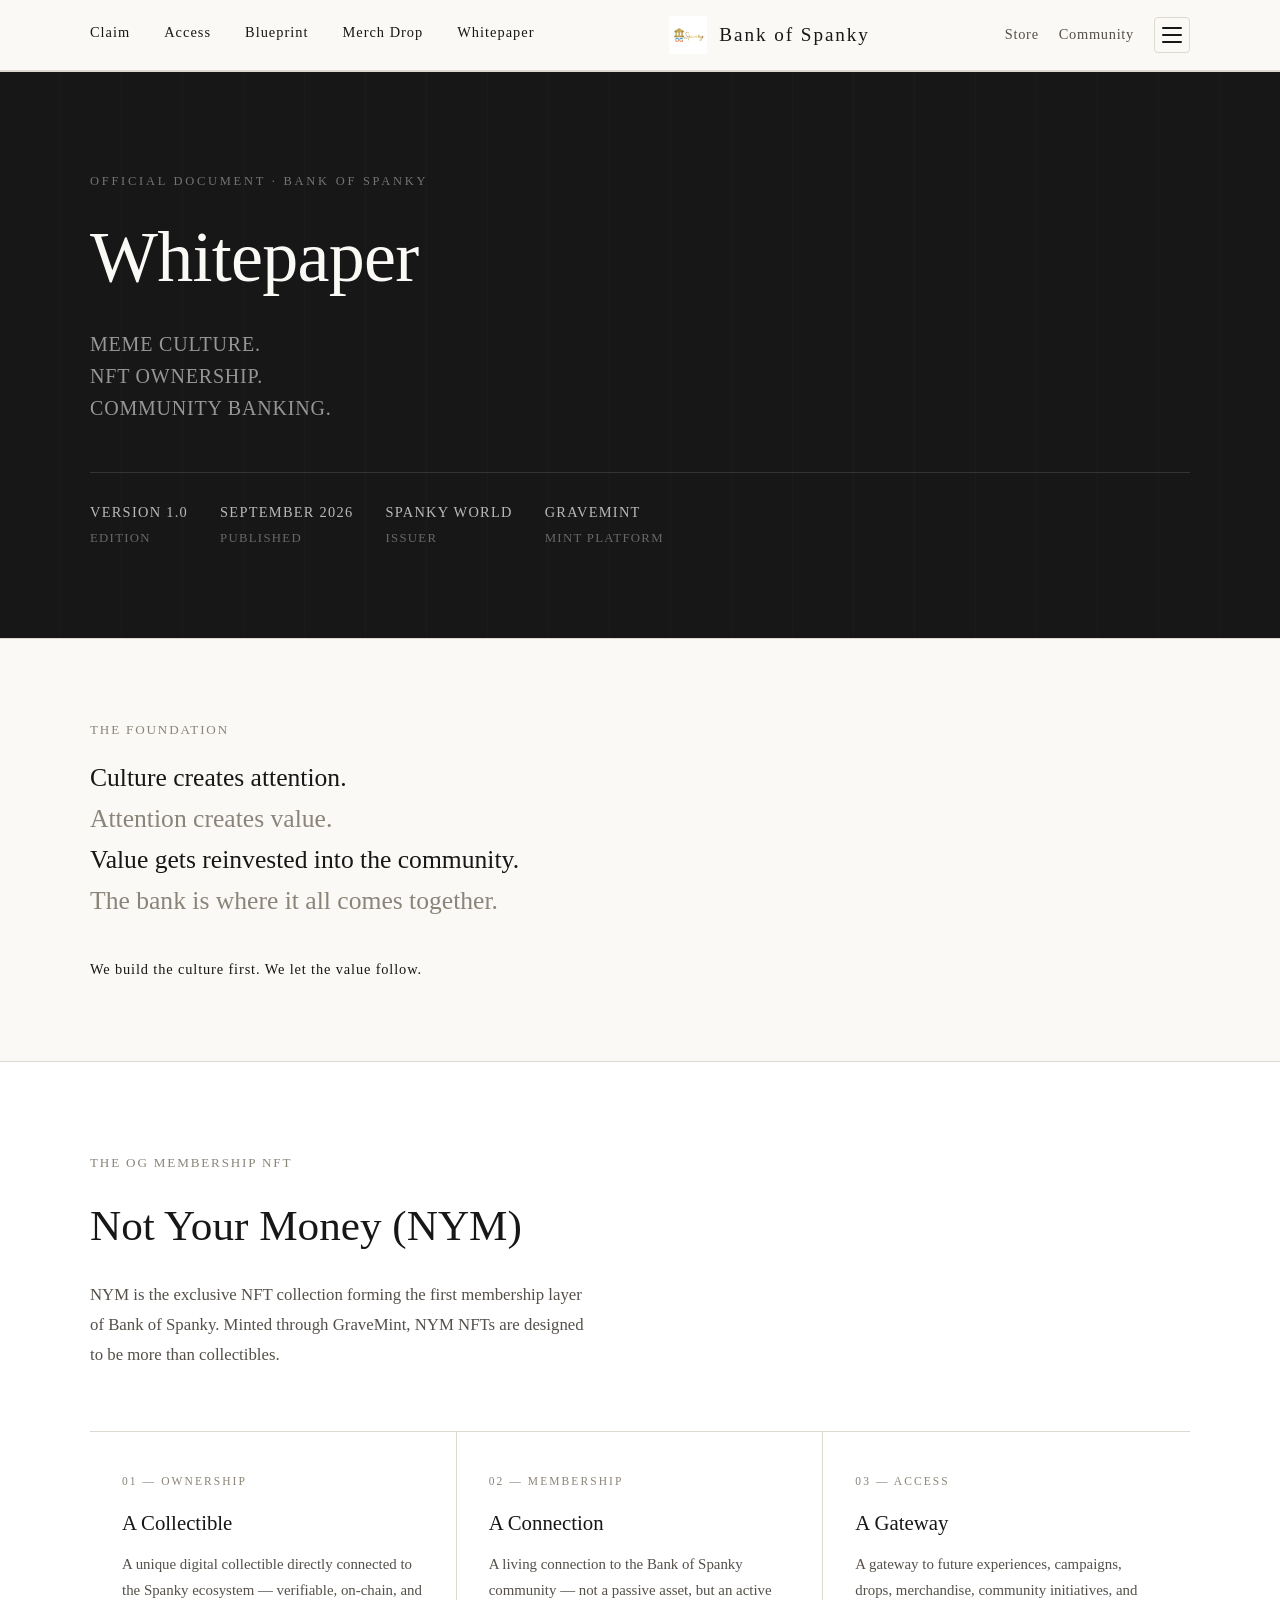
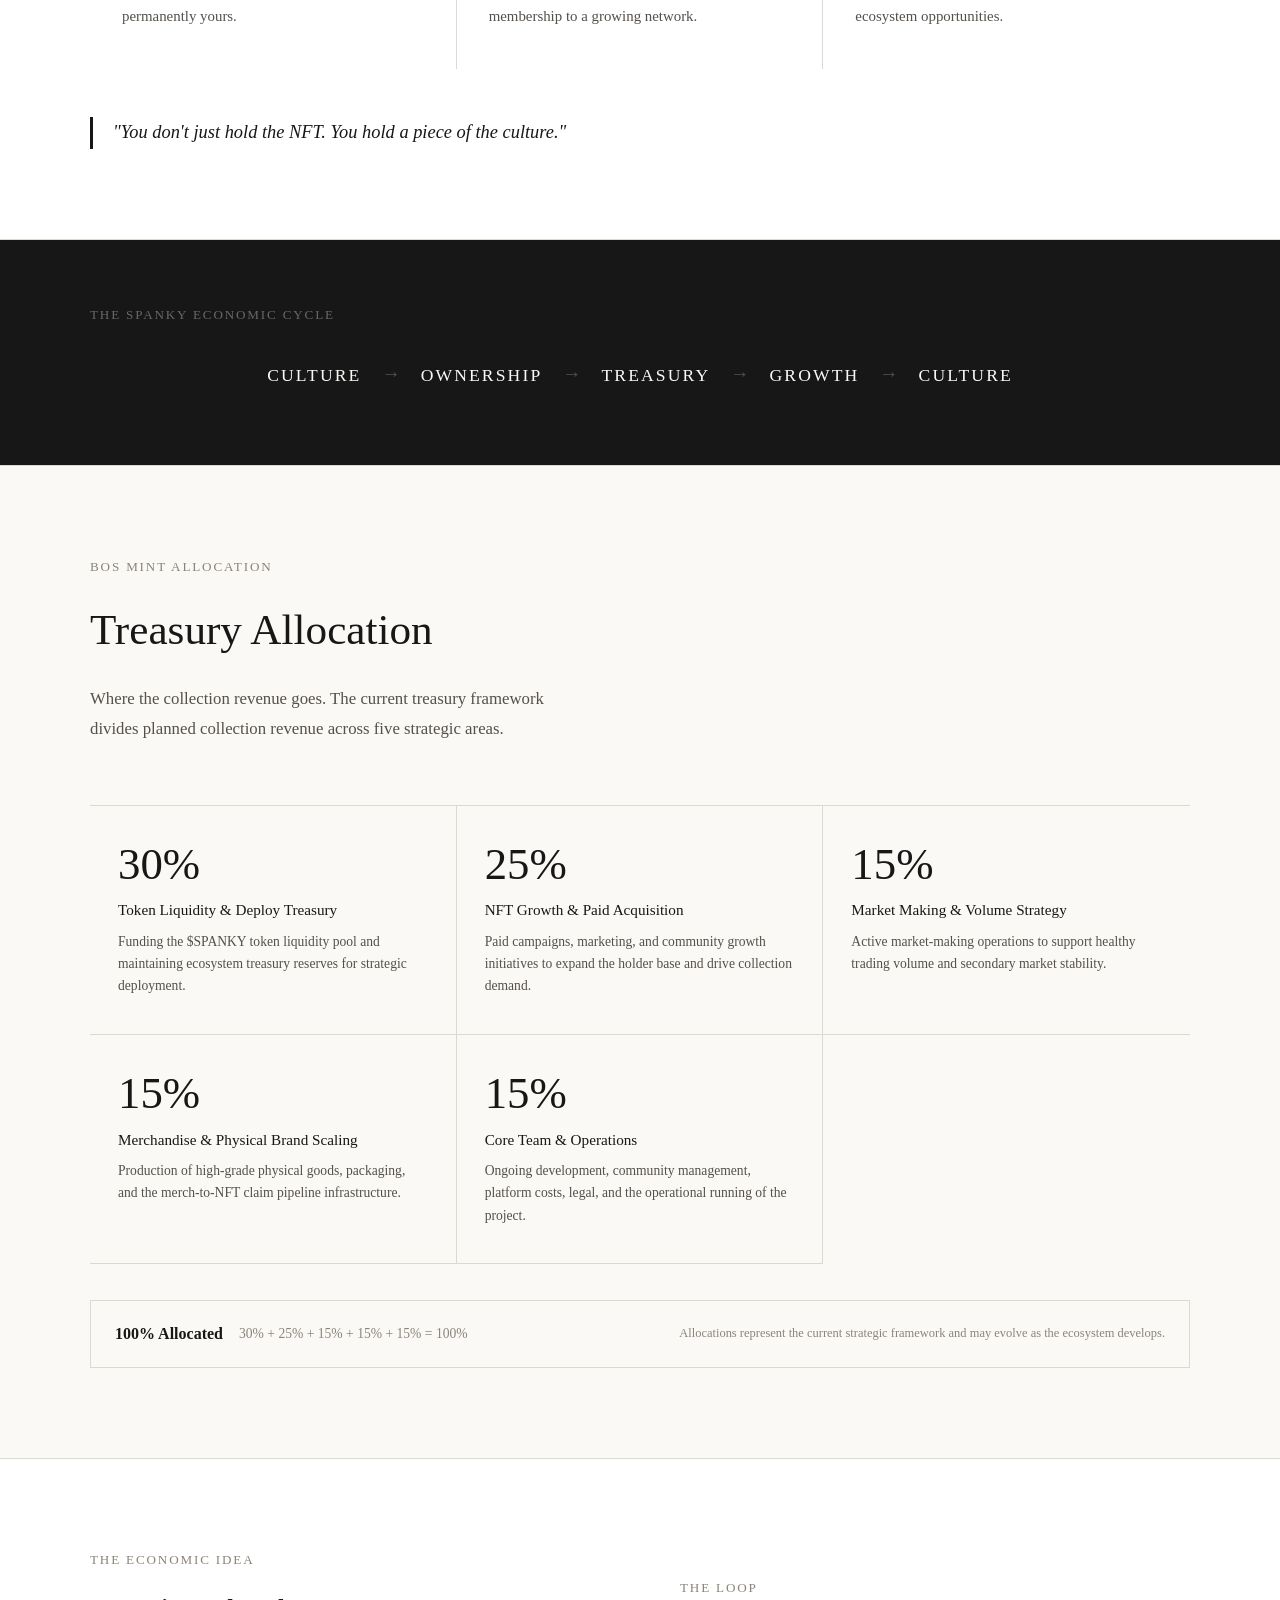
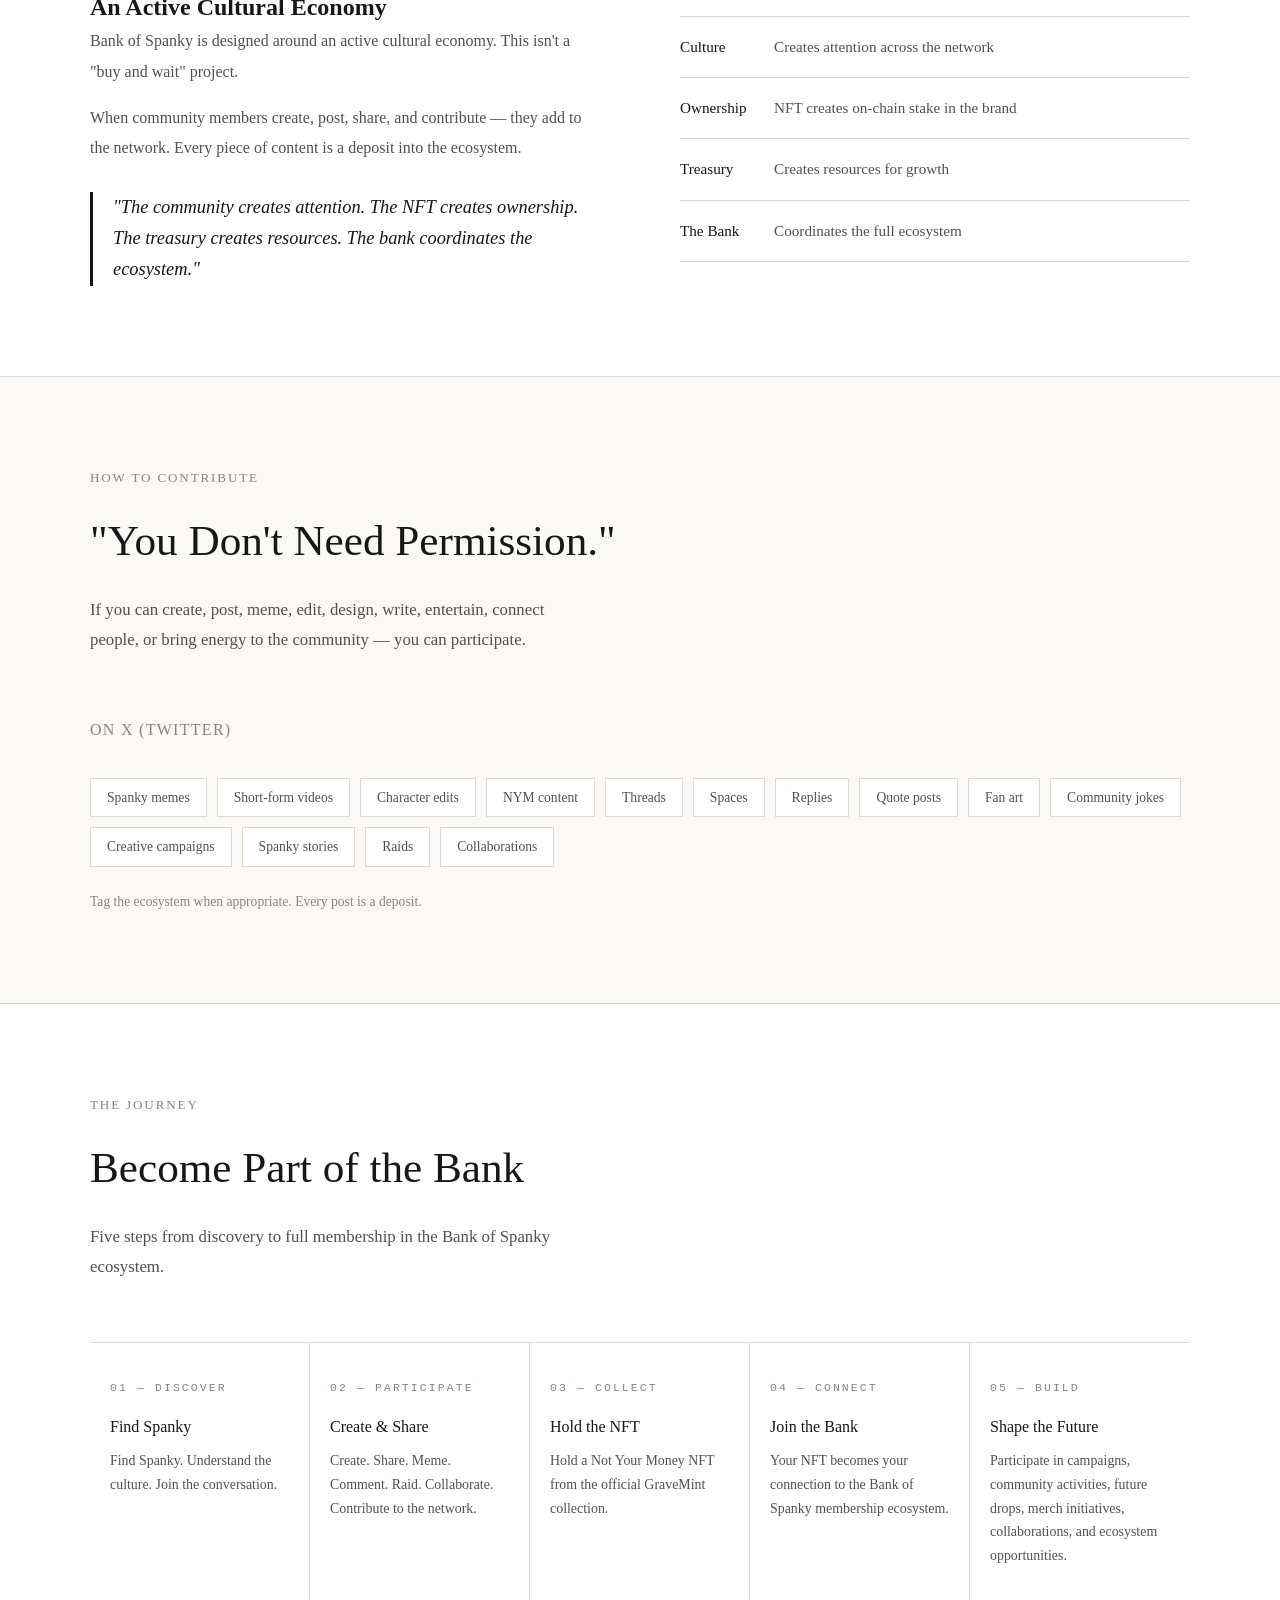
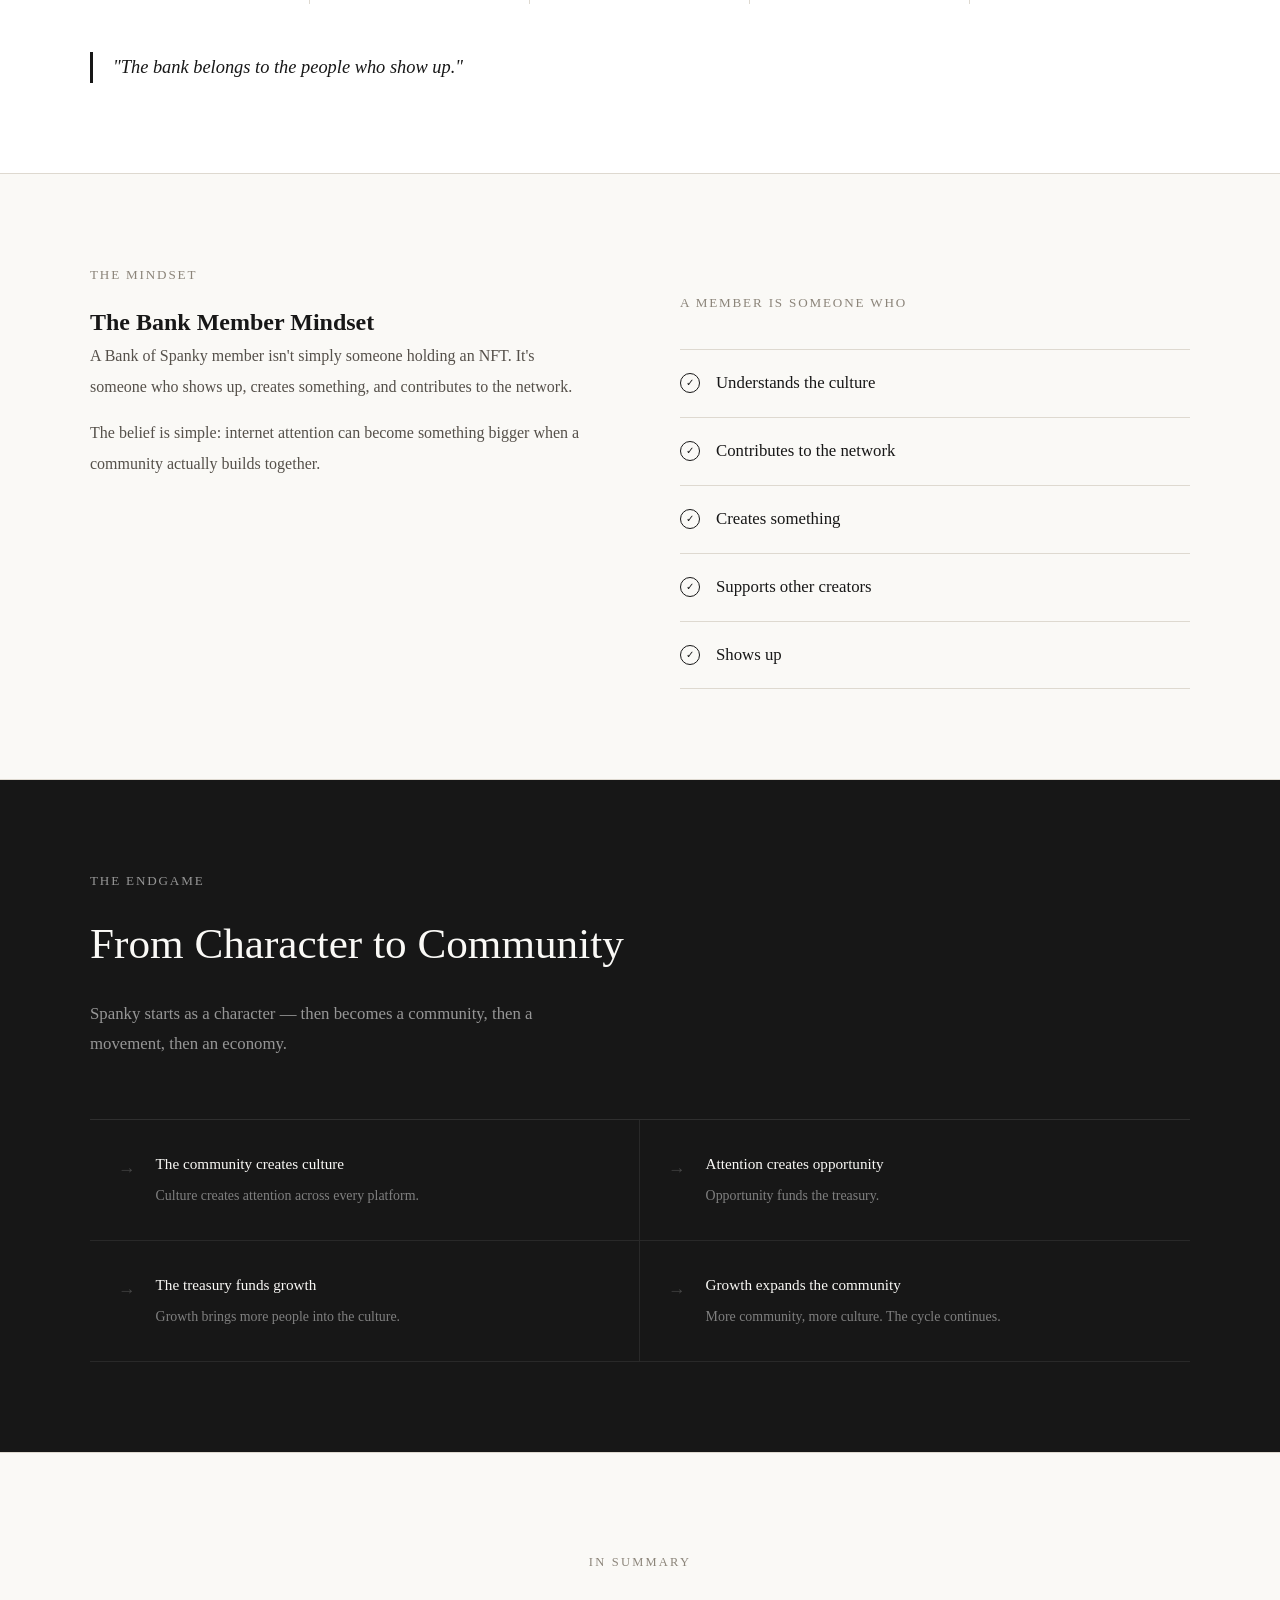
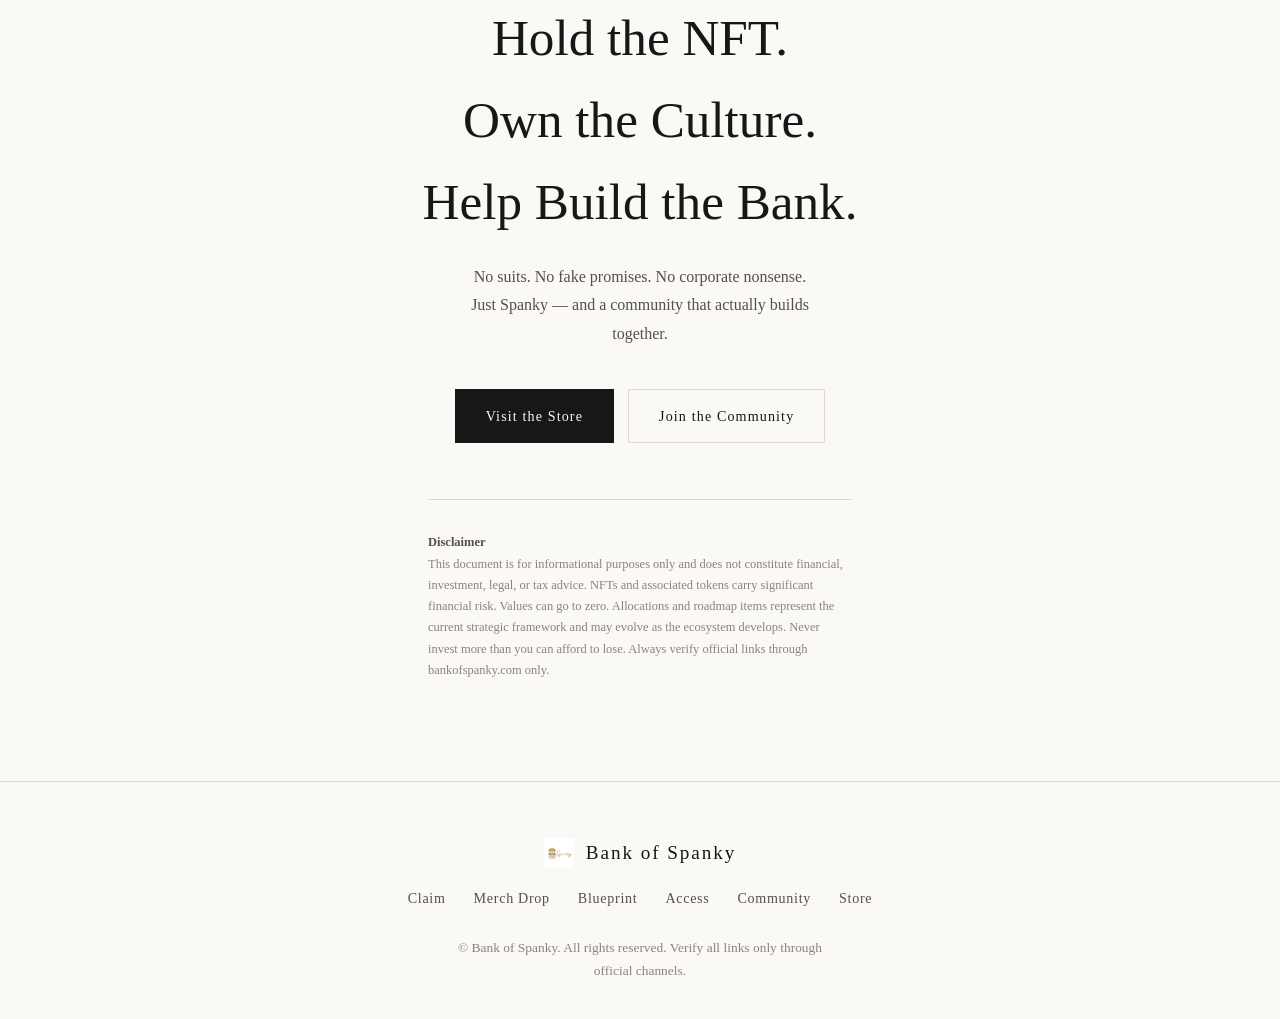
==== whitepaper/index.html @ cf7745d2 "correct" ====
<!DOCTYPE html>
<html lang="en">

<head>
    <meta charset="UTF-8">
    <meta name="viewport" content="width=device-width, initial-scale=1.0">
    <meta name="description" content="Bank of Spanky Whitepaper — Meme Culture. NFT Ownership. Community Banking.">
    <title>Whitepaper — Bank of Spanky</title>
    <link rel="preconnect" href="https://fonts.googleapis.com">
    <link rel="preconnect" href="https://fonts.gstatic.com" crossorigin>
    <link href="https://fonts.googleapis.com/css2?family=Inter:wght@400;500;600;700&family=Plus+Jakarta+Sans:wght@500;600;700;800&family=Georgia&display=swap" rel="stylesheet">
    <link rel="stylesheet" href="../spanky.css">
    <style>
        /* ── COVER ── */
        .wp-cover {
            padding: 100px 0 90px;
            border-bottom: 1px solid var(--line);
            background: var(--ink);
            color: var(--ivory);
            position: relative;
            overflow: hidden;
        }
        .wp-cover::before {
            content: '';
            position: absolute;
            inset: 0;
            background: repeating-linear-gradient(
                90deg,
                transparent,
                transparent 60px,
                rgba(255,255,255,0.015) 60px,
                rgba(255,255,255,0.015) 61px
            );
            pointer-events: none;
        }
        .wp-cover .wrap { position: relative; }
        .wp-cover .cover-eyebrow {
            font-size: 0.78rem;
            letter-spacing: 0.22em;
            text-transform: uppercase;
            color: rgba(255,255,255,0.4);
            margin-bottom: 28px;
        }
        .wp-cover h1 {
            font-size: clamp(2.6rem, 6vw, 4.5rem);
            font-weight: 400;
            line-height: 1.05;
            margin-bottom: 32px;
            letter-spacing: -0.01em;
            color: var(--ivory);
        }
        .wp-cover .cover-tagline {
            font-size: clamp(1rem, 2vw, 1.25rem);
            color: rgba(255,255,255,0.55);
            line-height: 1.6;
            letter-spacing: 0.04em;
            text-transform: uppercase;
            max-width: 44ch;
            margin-bottom: 48px;
        }
        .wp-cover .cover-tagline span {
            display: block;
        }
        .cover-meta {
            display: flex;
            gap: 32px;
            flex-wrap: wrap;
            border-top: 1px solid rgba(255,255,255,0.12);
            padding-top: 28px;
        }
        .cover-meta-item {
            font-size: 0.8rem;
            color: rgba(255,255,255,0.35);
            letter-spacing: 0.1em;
            text-transform: uppercase;
        }
        .cover-meta-item strong {
            display: block;
            color: rgba(255,255,255,0.7);
            font-weight: 400;
            margin-bottom: 4px;
            font-size: 0.9rem;
        }

        /* ── MANIFESTO STRIP ── */
        .wp-manifesto {
            padding: 80px 0;
            border-bottom: 1px solid var(--line);
            background: var(--ivory);
        }
        .manifesto-cycle {
            font-size: clamp(1.1rem, 2.5vw, 1.6rem);
            font-weight: 400;
            line-height: 1.6;
            color: var(--ink);
            max-width: 55ch;
            margin-bottom: 36px;
        }
        .manifesto-cycle em {
            font-style: normal;
            color: var(--warm-grey);
        }
        .manifesto-tagline {
            font-size: 0.9rem;
            font-weight: 500;
            color: var(--ink);
            letter-spacing: 0.06em;
        }

        /* ── GENERIC SECTION ── */
        .wp-section {
            padding: 90px 0;
            border-bottom: 1px solid var(--line);
        }
        .wp-section.bg-ivory { background: var(--ivory); }
        .wp-section.bg-paper { background: var(--paper); }
        .wp-section.bg-dark {
            background: var(--ink);
            color: var(--ivory);
        }
        .wp-section.bg-dark .section-eyebrow,
        .wp-section.bg-dark p { color: rgba(255,255,255,0.55); }
        .wp-section.bg-dark h2 { color: var(--ivory); }

        /* ── TWO-COL LAYOUT ── */
        .wp-two-col {
            display: grid;
            grid-template-columns: 1fr;
            gap: 64px;
        }
        @media (min-width: 840px) {
            .wp-two-col { grid-template-columns: 1fr 1fr; gap: 80px; }
        }

        /* ── BODY TEXT ── */
        .wp-body {
            font-size: 1rem;
            color: var(--ink-soft);
            line-height: 1.9;
            max-width: 62ch;
        }
        .wp-body p { margin-bottom: 16px; }
        .wp-body p:last-child { margin-bottom: 0; }
        .wp-body .pull-quote {
            font-size: 1.15rem;
            color: var(--ink);
            font-style: italic;
            border-left: 3px solid var(--ink);
            padding-left: 20px;
            margin: 28px 0;
            font-family: 'Georgia', serif;
            line-height: 1.7;
        }

        /* ── NYM CARDS ── */
        .nym-grid {
            display: grid;
            grid-template-columns: 1fr;
            gap: 0;
            border-top: 1px solid var(--line);
            margin-top: 48px;
        }
        @media (min-width: 720px) { .nym-grid { grid-template-columns: repeat(3, 1fr); } }
        .nym-card {
            padding: 40px 36px 40px 0;
            border-bottom: 1px solid var(--line);
        }
        @media (min-width: 720px) {
            .nym-card {
                border-right: 1px solid var(--line);
                border-bottom: none;
                padding: 40px 32px;
            }
            .nym-card:last-child { border-right: none; }
        }
        .nym-card .card-num {
            font-size: 0.72rem;
            letter-spacing: 0.18em;
            text-transform: uppercase;
            color: var(--warm-grey);
            margin-bottom: 16px;
        }
        .nym-card h3 {
            font-size: 1.3rem;
            font-weight: 400;
            margin-bottom: 12px;
        }
        .nym-card p {
            font-size: 0.93rem;
            color: var(--ink-soft);
            line-height: 1.75;
        }

        /* ── CYCLE STRIP ── */
        .cycle-strip {
            padding: 64px 0;
            border-bottom: 1px solid var(--line);
            background: var(--ink);
        }
        .cycle-inner {
            display: flex;
            align-items: center;
            gap: 0;
            flex-wrap: wrap;
            justify-content: center;
        }
        .cycle-step {
            font-size: clamp(0.85rem, 1.8vw, 1.1rem);
            font-weight: 400;
            color: var(--ivory);
            letter-spacing: 0.12em;
            text-transform: uppercase;
            padding: 12px 20px;
            text-align: center;
        }
        .cycle-arrow {
            font-size: 1.2rem;
            color: rgba(255,255,255,0.25);
            flex-shrink: 0;
        }

        /* ── TREASURY ── */
        .treasury-grid {
            display: grid;
            grid-template-columns: 1fr;
            gap: 0;
            border-top: 1px solid var(--line);
            margin-top: 48px;
        }
        @media (min-width: 640px) { .treasury-grid { grid-template-columns: repeat(2, 1fr); } }
        @media (min-width: 960px) { .treasury-grid { grid-template-columns: repeat(3, 1fr); } }
        .treasury-item {
            padding: 36px 32px 36px 0;
            border-bottom: 1px solid var(--line);
        }
        @media (min-width: 640px) {
            .treasury-item { border-right: 1px solid var(--line); padding: 36px 28px; }
            .treasury-item:nth-child(2n) { border-right: none; }
        }
        @media (min-width: 960px) {
            .treasury-item:nth-child(2n) { border-right: 1px solid var(--line); }
            .treasury-item:nth-child(3n) { border-right: none; }
        }
        .treasury-pct {
            font-size: 2.8rem;
            font-weight: 400;
            font-family: 'Georgia', serif;
            color: var(--ink);
            line-height: 1;
            margin-bottom: 12px;
        }
        .treasury-label {
            font-size: 0.95rem;
            font-weight: 500;
            color: var(--ink);
            margin-bottom: 8px;
        }
        .treasury-desc {
            font-size: 0.85rem;
            color: var(--ink-soft);
            line-height: 1.65;
        }
        .treasury-total {
            margin-top: 36px;
            padding: 20px 24px;
            border: 1px solid var(--line);
            background: var(--ivory);
            font-size: 0.85rem;
            color: var(--warm-grey);
            display: flex;
            gap: 16px;
            align-items: center;
            flex-wrap: wrap;
        }
        .treasury-total strong { color: var(--ink); font-size: 1rem; }

        /* ── CONTENT TYPES ON X ── */
        .content-cloud {
            display: flex;
            flex-wrap: wrap;
            gap: 10px;
            margin-top: 32px;
        }
        .content-tag {
            padding: 8px 16px;
            border: 1px solid var(--line);
            font-size: 0.85rem;
            color: var(--ink-soft);
            background: var(--paper);
            transition: border-color 0.2s ease, color 0.2s ease;
        }
        .content-tag:hover { border-color: var(--ink); color: var(--ink); }

        /* ── STEPS ── */
        .steps-grid {
            display: grid;
            grid-template-columns: 1fr;
            gap: 0;
            border-top: 1px solid var(--line);
            margin-top: 48px;
        }
        @media (min-width: 720px) { .steps-grid { grid-template-columns: repeat(5, 1fr); } }
        .step-item {
            padding: 36px 28px 36px 0;
            border-bottom: 1px solid var(--line);
        }
        @media (min-width: 720px) {
            .step-item {
                border-right: 1px solid var(--line);
                border-bottom: none;
                padding: 36px 20px;
            }
            .step-item:last-child { border-right: none; }
        }
        .step-num {
            font-size: 0.72rem;
            letter-spacing: 0.18em;
            text-transform: uppercase;
            color: var(--warm-grey);
            font-family: 'Courier New', monospace;
            margin-bottom: 16px;
        }
        .step-title {
            font-size: 1rem;
            font-weight: 500;
            margin-bottom: 10px;
        }
        .step-desc {
            font-size: 0.87rem;
            color: var(--ink-soft);
            line-height: 1.7;
        }

        /* ── MINDSET ── */
        .mindset-list {
            list-style: none;
            margin-top: 36px;
            border-top: 1px solid var(--line);
        }
        .mindset-list li {
            padding: 20px 0;
            border-bottom: 1px solid var(--line);
            font-size: 1.05rem;
            color: var(--ink);
            display: flex;
            align-items: center;
            gap: 16px;
        }
        .mindset-list .check {
            width: 20px;
            height: 20px;
            border: 1px solid var(--ink);
            border-radius: 50%;
            flex-shrink: 0;
            display: flex;
            align-items: center;
            justify-content: center;
            font-size: 0.65rem;
        }

        /* ── ENDGAME LOOP ── */
        .endgame-loop {
            display: grid;
            grid-template-columns: 1fr;
            gap: 0;
            margin-top: 48px;
            border-top: 1px solid rgba(255,255,255,0.1);
        }
        @media (min-width: 720px) { .endgame-loop { grid-template-columns: repeat(2, 1fr); } }
        .endgame-item {
            padding: 32px 0;
            border-bottom: 1px solid rgba(255,255,255,0.08);
            display: flex;
            gap: 20px;
            align-items: flex-start;
        }
        @media (min-width: 720px) {
            .endgame-item { border-right: 1px solid rgba(255,255,255,0.08); padding: 32px 28px; }
            .endgame-item:nth-child(2n) { border-right: none; }
        }
        .endgame-arrow {
            font-size: 1.1rem;
            color: rgba(255,255,255,0.2);
            flex-shrink: 0;
            padding-top: 3px;
        }
        .endgame-text strong { display: block; color: var(--ivory); font-size: 0.95rem; font-weight: 500; margin-bottom: 6px; }
        .endgame-text span { font-size: 0.87rem; color: rgba(255,255,255,0.45); line-height: 1.6; }

        /* ── CLOSING CTA ── */
        .wp-closing {
            padding: 100px 0;
            border-bottom: 1px solid var(--line);
            background: var(--ivory);
            text-align: center;
        }
        .wp-closing h2 {
            font-size: clamp(2rem, 5vw, 3.2rem);
            font-weight: 400;
            margin-bottom: 20px;
        }
        .wp-closing .closing-copy {
            font-size: 1rem;
            color: var(--ink-soft);
            line-height: 1.8;
            max-width: 44ch;
            margin: 0 auto 40px;
        }
        .wp-disclaimer {
            margin-top: 56px;
            padding-top: 32px;
            border-top: 1px solid var(--line);
            font-size: 0.78rem;
            color: var(--warm-grey);
            line-height: 1.7;
            text-align: left;
            max-width: 68ch;
            margin-left: auto;
            margin-right: auto;
        }
    </style>
</head>

<body>

    <!-- MOBILE MENU OVERLAY -->
    <div class="mobile-menu-overlay" id="mobileMenu" role="dialog" aria-modal="true" aria-label="Navigation menu">
        <div class="mobile-menu-inner">
            <button class="menu-close-btn" id="menuCloseBtn" aria-label="Close menu">&#10005;</button>
            <nav class="mobile-nav" aria-label="Mobile navigation">
                <a href="../claim.html" class="mobile-nav-link">Claim</a>
                <a href="../access.html" class="mobile-nav-link">Access</a>
                <a href="../blueprint.html" class="mobile-nav-link">Blueprint</a>
                <a href="../merch.html" class="mobile-nav-link">Merch Drop</a>
                <a href="https://ogspanky.com" target="_blank" rel="noopener" class="mobile-nav-link">Store</a>
                <a href="../community.html" class="mobile-nav-link">Community</a>
                <a href="../whitepaper/" class="mobile-nav-link">Whitepaper</a>
            </nav>
        </div>
    </div>

    <header>
        <nav>
            <div class="navlinks">
                <a href="../claim.html">Claim</a>
                <a href="../access.html">Access</a>
                <a href="../blueprint.html">Blueprint</a>
                <a href="../merch.html">Merch Drop</a>
                <a href="../whitepaper/">Whitepaper</a>
            </div>
            <div class="brand">
                <a href="../index.html" style="display:flex;align-items:center;gap:12px;">
                    <img src="../logo.png" alt="Bank of Spanky logo">
                    Bank of Spanky
                </a>
            </div>
            <div class="nav-right">
                <div class="navicons">
                    <a href="https://ogspanky.com" target="_blank" rel="noopener">Store</a>
                    <a href="../community.html">Community</a>
                </div>
                <button class="hamburger-btn" id="hamburgerBtn" aria-label="Open navigation menu" aria-expanded="false" aria-controls="mobileMenu">
                    <span class="ham-line"></span>
                    <span class="ham-line"></span>
                    <span class="ham-line"></span>
                </button>
            </div>
        </nav>
    </header>
    <div class="pink-rule"></div>

    <!-- ══════════════════════════════════════
         COVER
    ══════════════════════════════════════ -->
    <section class="wp-cover">
        <div class="wrap">
            <div class="cover-eyebrow">Official Document · Bank of Spanky</div>
            <h1>Whitepaper</h1>
            <p class="cover-tagline">
                <span>Meme Culture.</span>
                <span>NFT Ownership.</span>
                <span>Community Banking.</span>
            </p>
            <div class="cover-meta">
                <div class="cover-meta-item"><strong>Version 1.0</strong>Edition</div>
                <div class="cover-meta-item"><strong>September 2026</strong>Published</div>
                <div class="cover-meta-item"><strong>Spanky World</strong>Issuer</div>
                <div class="cover-meta-item"><strong>GraveMint</strong>Mint Platform</div>
            </div>
        </div>
    </section>

    <!-- ══════════════════════════════════════
         MANIFESTO
    ══════════════════════════════════════ -->
    <section class="wp-manifesto">
        <div class="wrap">
            <div class="section-eyebrow">The Foundation</div>
            <p class="manifesto-cycle">
                Culture creates attention.<br>
                <em>Attention creates value.</em><br>
                Value gets reinvested into the community.<br>
                <em>The bank is where it all comes together.</em>
            </p>
            <p class="manifesto-tagline">We build the culture first. We let the value follow.</p>
        </div>
    </section>

    <!-- ══════════════════════════════════════
         NOT YOUR MONEY — NYM NFT
    ══════════════════════════════════════ -->
    <section class="wp-section bg-paper">
        <div class="wrap">
            <div class="section-eyebrow">The OG Membership NFT</div>
            <div class="section-head">
                <h2>Not Your Money (NYM)</h2>
                <p>NYM is the exclusive NFT collection forming the first membership layer of Bank of Spanky. Minted through GraveMint, NYM NFTs are designed to be more than collectibles.</p>
            </div>
            <div class="nym-grid">
                <div class="nym-card">
                    <div class="card-num">01 — Ownership</div>
                    <h3>A Collectible</h3>
                    <p>A unique digital collectible directly connected to the Spanky ecosystem — verifiable, on-chain, and permanently yours.</p>
                </div>
                <div class="nym-card">
                    <div class="card-num">02 — Membership</div>
                    <h3>A Connection</h3>
                    <p>A living connection to the Bank of Spanky community — not a passive asset, but an active membership to a growing network.</p>
                </div>
                <div class="nym-card">
                    <div class="card-num">03 — Access</div>
                    <h3>A Gateway</h3>
                    <p>A gateway to future experiences, campaigns, drops, merchandise, community initiatives, and ecosystem opportunities.</p>
                </div>
            </div>
            <div class="wp-body" style="margin-top:48px;">
                <p class="pull-quote">"You don't just hold the NFT. You hold a piece of the culture."</p>
            </div>
        </div>
    </section>

    <!-- ══════════════════════════════════════
         ECONOMIC CYCLE STRIP
    ══════════════════════════════════════ -->
    <div class="cycle-strip">
        <div class="wrap">
            <div class="section-eyebrow" style="color:rgba(255,255,255,0.35);margin-bottom:24px;">The Spanky Economic Cycle</div>
            <div class="cycle-inner">
                <div class="cycle-step">Culture</div>
                <div class="cycle-arrow">→</div>
                <div class="cycle-step">Ownership</div>
                <div class="cycle-arrow">→</div>
                <div class="cycle-step">Treasury</div>
                <div class="cycle-arrow">→</div>
                <div class="cycle-step">Growth</div>
                <div class="cycle-arrow">→</div>
                <div class="cycle-step">Culture</div>
            </div>
        </div>
    </div>

    <!-- ══════════════════════════════════════
         TREASURY ALLOCATION
    ══════════════════════════════════════ -->
    <section class="wp-section bg-ivory">
        <div class="wrap">
            <div class="section-eyebrow">BoS Mint Allocation</div>
            <div class="section-head">
                <h2>Treasury Allocation</h2>
                <p>Where the collection revenue goes. The current treasury framework divides planned collection revenue across five strategic areas.</p>
            </div>
            <div class="treasury-grid">
                <div class="treasury-item">
                    <div class="treasury-pct">30%</div>
                    <div class="treasury-label">Token Liquidity &amp; Deploy Treasury</div>
                    <p class="treasury-desc">Funding the $SPANKY token liquidity pool and maintaining ecosystem treasury reserves for strategic deployment.</p>
                </div>
                <div class="treasury-item">
                    <div class="treasury-pct">25%</div>
                    <div class="treasury-label">NFT Growth &amp; Paid Acquisition</div>
                    <p class="treasury-desc">Paid campaigns, marketing, and community growth initiatives to expand the holder base and drive collection demand.</p>
                </div>
                <div class="treasury-item">
                    <div class="treasury-pct">15%</div>
                    <div class="treasury-label">Market Making &amp; Volume Strategy</div>
                    <p class="treasury-desc">Active market-making operations to support healthy trading volume and secondary market stability.</p>
                </div>
                <div class="treasury-item">
                    <div class="treasury-pct">15%</div>
                    <div class="treasury-label">Merchandise &amp; Physical Brand Scaling</div>
                    <p class="treasury-desc">Production of high-grade physical goods, packaging, and the merch-to-NFT claim pipeline infrastructure.</p>
                </div>
                <div class="treasury-item">
                    <div class="treasury-pct">15%</div>
                    <div class="treasury-label">Core Team &amp; Operations</div>
                    <p class="treasury-desc">Ongoing development, community management, platform costs, legal, and the operational running of the project.</p>
                </div>
            </div>
            <div class="treasury-total">
                <strong>100% Allocated</strong>
                <span>30% + 25% + 15% + 15% + 15% = 100%</span>
                <span style="margin-left:auto;font-size:0.78rem;">Allocations represent the current strategic framework and may evolve as the ecosystem develops.</span>
            </div>
        </div>
    </section>

    <!-- ══════════════════════════════════════
         THE ECONOMIC IDEA
    ══════════════════════════════════════ -->
    <section class="wp-section bg-paper">
        <div class="wrap">
            <div class="wp-two-col">
                <div>
                    <div class="section-eyebrow">The Economic Idea</div>
                    <h2>An Active Cultural Economy</h2>
                    <div class="wp-body">
                        <p>Bank of Spanky is designed around an active cultural economy. This isn't a "buy and wait" project.</p>
                        <p>When community members create, post, share, and contribute — they add to the network. Every piece of content is a deposit into the ecosystem.</p>
                        <p class="pull-quote">"The community creates attention. The NFT creates ownership. The treasury creates resources. The bank coordinates the ecosystem."</p>
                    </div>
                </div>
                <div>
                    <div class="section-eyebrow" style="margin-top:28px;">The Loop</div>
                    <ul style="list-style:none;border-top:1px solid var(--line);margin-top:16px;">
                        <li style="padding:18px 0;border-bottom:1px solid var(--line);font-size:0.95rem;color:var(--ink-soft);display:flex;gap:14px;align-items:center;"><span style="font-weight:500;color:var(--ink);min-width:80px;">Culture</span> Creates attention across the network</li>
                        <li style="padding:18px 0;border-bottom:1px solid var(--line);font-size:0.95rem;color:var(--ink-soft);display:flex;gap:14px;align-items:center;"><span style="font-weight:500;color:var(--ink);min-width:80px;">Ownership</span> NFT creates on-chain stake in the brand</li>
                        <li style="padding:18px 0;border-bottom:1px solid var(--line);font-size:0.95rem;color:var(--ink-soft);display:flex;gap:14px;align-items:center;"><span style="font-weight:500;color:var(--ink);min-width:80px;">Treasury</span> Creates resources for growth</li>
                        <li style="padding:18px 0;border-bottom:1px solid var(--line);font-size:0.95rem;color:var(--ink-soft);display:flex;gap:14px;align-items:center;"><span style="font-weight:500;color:var(--ink);min-width:80px;">The Bank</span> Coordinates the full ecosystem</li>
                    </ul>
                </div>
            </div>
        </div>
    </section>

    <!-- ══════════════════════════════════════
         HOW TO CONTRIBUTE
    ══════════════════════════════════════ -->
    <section class="wp-section bg-ivory">
        <div class="wrap">
            <div class="section-eyebrow">How to Contribute</div>
            <div class="section-head">
                <h2>"You Don't Need Permission."</h2>
                <p>If you can create, post, meme, edit, design, write, entertain, connect people, or bring energy to the community — you can participate.</p>
            </div>
            <div class="wp-body" style="margin-bottom:32px;">
                <h3 style="font-size:1rem;font-weight:500;letter-spacing:0.08em;text-transform:uppercase;margin-bottom:0;color:var(--warm-grey);">On X (Twitter)</h3>
            </div>
            <div class="content-cloud">
                <span class="content-tag">Spanky memes</span>
                <span class="content-tag">Short-form videos</span>
                <span class="content-tag">Character edits</span>
                <span class="content-tag">NYM content</span>
                <span class="content-tag">Threads</span>
                <span class="content-tag">Spaces</span>
                <span class="content-tag">Replies</span>
                <span class="content-tag">Quote posts</span>
                <span class="content-tag">Fan art</span>
                <span class="content-tag">Community jokes</span>
                <span class="content-tag">Creative campaigns</span>
                <span class="content-tag">Spanky stories</span>
                <span class="content-tag">Raids</span>
                <span class="content-tag">Collaborations</span>
            </div>
            <p style="margin-top:24px;font-size:0.85rem;color:var(--warm-grey);">Tag the ecosystem when appropriate. Every post is a deposit.</p>
        </div>
    </section>

    <!-- ══════════════════════════════════════
         BECOME PART OF THE BANK
    ══════════════════════════════════════ -->
    <section class="wp-section bg-paper">
        <div class="wrap">
            <div class="section-eyebrow">The Journey</div>
            <div class="section-head">
                <h2>Become Part of the Bank</h2>
                <p>Five steps from discovery to full membership in the Bank of Spanky ecosystem.</p>
            </div>
            <div class="steps-grid">
                <div class="step-item">
                    <div class="step-num">01 — Discover</div>
                    <div class="step-title">Find Spanky</div>
                    <p class="step-desc">Find Spanky. Understand the culture. Join the conversation.</p>
                </div>
                <div class="step-item">
                    <div class="step-num">02 — Participate</div>
                    <div class="step-title">Create &amp; Share</div>
                    <p class="step-desc">Create. Share. Meme. Comment. Raid. Collaborate. Contribute to the network.</p>
                </div>
                <div class="step-item">
                    <div class="step-num">03 — Collect</div>
                    <div class="step-title">Hold the NFT</div>
                    <p class="step-desc">Hold a Not Your Money NFT from the official GraveMint collection.</p>
                </div>
                <div class="step-item">
                    <div class="step-num">04 — Connect</div>
                    <div class="step-title">Join the Bank</div>
                    <p class="step-desc">Your NFT becomes your connection to the Bank of Spanky membership ecosystem.</p>
                </div>
                <div class="step-item">
                    <div class="step-num">05 — Build</div>
                    <div class="step-title">Shape the Future</div>
                    <p class="step-desc">Participate in campaigns, community activities, future drops, merch initiatives, collaborations, and ecosystem opportunities.</p>
                </div>
            </div>
            <div class="wp-body" style="margin-top:48px;">
                <p class="pull-quote">"The bank belongs to the people who show up."</p>
            </div>
        </div>
    </section>

    <!-- ══════════════════════════════════════
         THE BANK MEMBER MINDSET
    ══════════════════════════════════════ -->
    <section class="wp-section bg-ivory">
        <div class="wrap">
            <div class="wp-two-col">
                <div>
                    <div class="section-eyebrow">The Mindset</div>
                    <h2>The Bank Member Mindset</h2>
                    <div class="wp-body">
                        <p>A Bank of Spanky member isn't simply someone holding an NFT. It's someone who shows up, creates something, and contributes to the network.</p>
                        <p>The belief is simple: internet attention can become something bigger when a community actually builds together.</p>
                    </div>
                </div>
                <div>
                    <div class="section-eyebrow" style="margin-top:28px;">A member is someone who</div>
                    <ul class="mindset-list">
                        <li><span class="check">✓</span> Understands the culture</li>
                        <li><span class="check">✓</span> Contributes to the network</li>
                        <li><span class="check">✓</span> Creates something</li>
                        <li><span class="check">✓</span> Supports other creators</li>
                        <li><span class="check">✓</span> Shows up</li>
                    </ul>
                </div>
            </div>
        </div>
    </section>

    <!-- ══════════════════════════════════════
         THE ENDGAME
    ══════════════════════════════════════ -->
    <section class="wp-section bg-dark">
        <div class="wrap">
            <div class="section-eyebrow">The Endgame</div>
            <div class="section-head">
                <h2>From Character to Community</h2>
                <p>Spanky starts as a character — then becomes a community, then a movement, then an economy.</p>
            </div>
            <div class="endgame-loop">
                <div class="endgame-item">
                    <div class="endgame-arrow">→</div>
                    <div class="endgame-text">
                        <strong>The community creates culture</strong>
                        <span>Culture creates attention across every platform.</span>
                    </div>
                </div>
                <div class="endgame-item">
                    <div class="endgame-arrow">→</div>
                    <div class="endgame-text">
                        <strong>Attention creates opportunity</strong>
                        <span>Opportunity funds the treasury.</span>
                    </div>
                </div>
                <div class="endgame-item">
                    <div class="endgame-arrow">→</div>
                    <div class="endgame-text">
                        <strong>The treasury funds growth</strong>
                        <span>Growth brings more people into the culture.</span>
                    </div>
                </div>
                <div class="endgame-item">
                    <div class="endgame-arrow">→</div>
                    <div class="endgame-text">
                        <strong>Growth expands the community</strong>
                        <span>More community, more culture. The cycle continues.</span>
                    </div>
                </div>
            </div>
        </div>
    </section>

    <!-- ══════════════════════════════════════
         CLOSING
    ══════════════════════════════════════ -->
    <section class="wp-closing">
        <div class="wrap">
            <p style="font-size:0.78rem;letter-spacing:0.18em;text-transform:uppercase;color:var(--warm-grey);margin-bottom:24px;">In Summary</p>
            <h2>Hold the NFT.<br>Own the Culture.<br>Help Build the Bank.</h2>
            <p class="closing-copy">No suits. No fake promises. No corporate nonsense. Just Spanky — and a community that actually builds together.</p>
            <div style="display:flex;gap:14px;justify-content:center;flex-wrap:wrap;">
                <a href="https://ogspanky.com" target="_blank" rel="noopener" class="btn btn-primary">Visit the Store</a>
                <a href="../community.html" class="btn btn-secondary">Join the Community</a>
            </div>
            <div class="wp-disclaimer">
                <strong style="color:var(--ink-soft);">Disclaimer</strong><br>
                This document is for informational purposes only and does not constitute financial, investment, legal, or tax advice. NFTs and associated tokens carry significant financial risk. Values can go to zero. Allocations and roadmap items represent the current strategic framework and may evolve as the ecosystem develops. Never invest more than you can afford to lose. Always verify official links through bankofspanky.com only.
            </div>
        </div>
    </section>

    <!-- FOOTER -->
    <footer>
        <div class="wrap">
            <div class="brand">
                <a href="../index.html" style="display:flex;align-items:center;gap:12px;">
                    <img src="../logo.png" alt="Bank of Spanky logo">
                    Bank of Spanky
                </a>
            </div>
            <div class="footer-links">
                <a href="../claim.html">Claim</a>
                <a href="../merch.html">Merch Drop</a>
                <a href="../blueprint.html">Blueprint</a>
                <a href="../access.html">Access</a>
                <a href="../community.html">Community</a>
                <a href="https://ogspanky.com" target="_blank" rel="noopener">Store</a>
            </div>
            <p class="notice">© Bank of Spanky. All rights reserved. Verify all links only through official channels.</p>
        </div>
    </footer>

    <script>
        const hamburgerBtn = document.getElementById('hamburgerBtn');
        const menuCloseBtn = document.getElementById('menuCloseBtn');
        const mobileMenu = document.getElementById('mobileMenu');
        const mobileLinks = document.querySelectorAll('.mobile-nav-link');
        function openMenu() { mobileMenu.classList.add('is-open'); hamburgerBtn.setAttribute('aria-expanded', 'true'); document.body.style.overflow = 'hidden'; }
        function closeMenu() { mobileMenu.classList.remove('is-open'); hamburgerBtn.setAttribute('aria-expanded', 'false'); document.body.style.overflow = ''; }
        hamburgerBtn.addEventListener('click', openMenu);
        menuCloseBtn.addEventListener('click', closeMenu);
        mobileLinks.forEach(l => l.addEventListener('click', closeMenu));
        mobileMenu.addEventListener('click', e => { if (e.target === mobileMenu) closeMenu(); });
        document.addEventListener('keydown', e => { if (e.key === 'Escape') closeMenu(); });
    </script>

</body>
</html>
---- spanky.css ----
/* ============================================================
   BANK OF SPANKY - Preserved Brand Design System
   ============================================================ */

/* ---------- DESIGN TOKENS ---------- */
:root {
    --ivory: #FAF9F6;
    --paper: #FFFFFF;
    --ink: #171717;
    --ink-soft: #55504A;
    --line: #DED9D0;
    --warm-grey: #8B8479;
}

/* ---------- RESET ---------- */
* {
    box-sizing: border-box;
    margin: 0;
    padding: 0;
}

/* ---------- BASE ---------- */
body {
    background: var(--ivory);
    color: var(--ink);
    font-family: 'Georgia', 'Times New Roman', serif;
    font-size: 16px;
    line-height: 1.6;
}

a {
    color: inherit;
    text-decoration: none;
}

.wrap {
    max-width: 1180px;
    margin: 0 auto;
    padding: 0 40px;
}

img {
    display: block;
    max-width: 100%;
    height: auto;
}

/* ---------- NAV ---------- */
header {
    position: sticky;
    top: 0;
    z-index: 50;
    background: rgba(250, 249, 246, 0.96);
    border-bottom: 1px solid var(--line);
}

nav {
    display: flex;
    align-items: center;
    justify-content: space-between;
    padding: 16px 40px;
    max-width: 1180px;
    margin: 0 auto;
}

.brand {
    display: flex;
    align-items: center;
    gap: 12px;
    font-size: 1.2rem;
    letter-spacing: 0.1em;
    font-weight: 400;
}

.brand img {
    height: 38px;
    width: auto;
}

.navlinks {
    display: none;
    gap: 34px;
    font-size: 0.9rem;
    letter-spacing: 0.07em;
    color: var(--ink);
}

@media (min-width: 900px) {
    .navlinks {
        display: flex;
    }
}

.navlinks a {
    padding-bottom: 4px;
    border-bottom: 1px solid transparent;
    transition: border-color 0.2s ease;
}

.navlinks a:hover {
    border-color: var(--ink);
}

.navicons {
    display: flex;
    gap: 20px;
    font-size: 0.9rem;
    letter-spacing: 0.05em;
    color: var(--ink-soft);
}

/* ---------- NAV RIGHT WRAPPER ---------- */
.nav-right {
    display: flex;
    align-items: center;
    gap: 20px;
}

/* ---------- HAMBURGER BUTTON ---------- */
.hamburger-btn {
    display: flex;
    flex-direction: column;
    justify-content: center;
    gap: 5px;
    width: 36px;
    height: 36px;
    background: transparent;
    border: 1px solid var(--line);
    cursor: pointer;
    padding: 4px;
    border-radius: 4px;
    transition: background 0.2s ease, border-color 0.2s ease;
}

.hamburger-btn:hover {
    background: rgba(0, 0, 0, 0.05);
    border-color: var(--ink);
}

.ham-line {
    display: block;
    width: 20px;
    height: 2px;
    background: var(--ink);
    border-radius: 2px;
    transition: transform 0.3s ease, opacity 0.3s ease;
    margin: 0 auto;
}

@media (max-width: 899px) {
    .navicons {
        display: none;
    }
}

/* ---------- MOBILE MENU OVERLAY ---------- */
.mobile-menu-overlay {
    position: fixed;
    inset: 0;
    z-index: 200;
    background: rgba(0, 0, 0, 0.4);
    visibility: hidden;
    opacity: 0;
    transition: opacity 0.25s ease, visibility 0.25s ease;
}

.mobile-menu-overlay.is-open {
    visibility: visible;
    opacity: 1;
}

.mobile-menu-inner {
    position: absolute;
    top: 0;
    left: 0;
    right: 0;
    background: var(--paper);
    padding: 20px 0 32px;
    transform: translateY(-100%);
    transition: transform 0.3s cubic-bezier(0.4, 0, 0.2, 1);
    box-shadow: 0 8px 32px rgba(0, 0, 0, 0.12);
}

.mobile-menu-overlay.is-open .mobile-menu-inner {
    transform: translateY(0);
}

.menu-close-btn {
    display: block;
    margin-left: auto;
    margin-right: 20px;
    margin-bottom: 10px;
    background: transparent;
    border: 1px solid var(--line);
    width: 36px;
    height: 36px;
    font-size: 1rem;
    cursor: pointer;
    border-radius: 4px;
    color: var(--ink);
    transition: background 0.2s ease;
}

.menu-close-btn:hover {
    background: var(--line);
}

.mobile-nav {
    display: flex;
    flex-direction: column;
}

.mobile-nav-link {
    padding: 14px 28px;
    font-size: 1rem;
    letter-spacing: 0.06em;
    color: var(--ink);
    border-bottom: 1px solid var(--line);
    transition: background 0.15s ease, color 0.15s ease;
}

.mobile-nav-link:hover {
    background: var(--ivory);
    color: var(--ink);
    font-weight: 500;
}

.pink-rule {
    height: 1px;
    background: var(--line);
}

/* ---------- HERO ---------- */
.hero {
    padding: 80px 0 100px;
}

.hero-grid {
    display: grid;
    grid-template-columns: 1fr;
    gap: 56px;
    align-items: center;
}

@media (min-width: 900px) {
    .hero-grid {
        grid-template-columns: 1fr 1fr;
    }
}

.hero-tag {
    font-size: 0.82rem;
    letter-spacing: 0.18em;
    color: var(--warm-grey);
    margin-bottom: 22px;
    text-transform: uppercase;
}

.hero h1 {
    font-size: clamp(2.6rem, 5.5vw, 4rem);
    font-weight: 400;
    letter-spacing: 0.01em;
    line-height: 1.1;
    margin-bottom: 26px;
    color: var(--ink);
}

.hero .sub {
    color: var(--ink-soft);
    font-size: 1.12rem;
    line-height: 1.8;
    max-width: 44ch;
    margin-bottom: 28px;
}

/* ---------- COUNTDOWN TIMER ---------- */
.countdown-label {
    font-size: 0.82rem;
    letter-spacing: 0.14em;
    color: var(--warm-grey);
    margin-bottom: 14px;
    text-transform: uppercase;
}

.countdown {
    display: flex;
    gap: 8px;
    flex-wrap: wrap;
    margin-bottom: 32px;
}

.cd-box {
    display: flex;
    flex-direction: column;
    align-items: center;
    justify-content: center;
    background: var(--paper);
    border: 1px solid var(--line);
    min-width: 80px;
    padding: 14px 12px 10px;
    flex: 1;
}

.cd-num {
    font-size: clamp(2rem, 5vw, 3rem);
    font-weight: 400;
    color: var(--ink);
    line-height: 1;
    font-family: 'Georgia', serif;
    letter-spacing: 0.02em;
}

.cd-unit {
    font-size: 0.8rem;
    letter-spacing: 0.1em;
    color: var(--warm-grey);
    margin-top: 6px;
    text-transform: capitalize;
}

.cd-ended {
    font-size: 1.1rem;
    color: var(--ink);
    letter-spacing: 0.06em;
    padding: 20px 0;
}

/* ---------- BUTTONS ---------- */
.cta-row {
    display: flex;
    gap: 18px;
    flex-wrap: wrap;
}

.btn {
    padding: 15px 30px;
    font-family: inherit;
    font-size: 0.88rem;
    letter-spacing: 0.08em;
    cursor: pointer;
    border-radius: 0;
    transition: all 0.2s ease;
}

.btn-primary {
    background: var(--ink);
    color: var(--ivory);
    border: 1px solid var(--ink);
}

.btn-primary:hover {
    background: var(--ivory);
    color: var(--ink);
    border-color: var(--ink);
}

.btn-secondary {
    background: transparent;
    color: var(--ink);
    border: 1px solid var(--line);
}

.btn-secondary:hover {
    background: var(--ink);
    color: var(--ivory);
    border-color: var(--ink);
}

/* ---------- HERO MEDIA ---------- */
.hero-media {
    position: relative;
    aspect-ratio: 4/5;
    background: var(--paper);
    border: 1px solid var(--line);
    overflow: hidden;
}

.hero-media img {
    width: 100%;
    height: 100%;
    object-fit: cover;
}

.rarity-badge {
    position: absolute;
    top: 18px;
    left: 18px;
    background: var(--paper);
    border: 1px solid var(--ink);
    font-size: 0.78rem;
    letter-spacing: 0.06em;
    padding: 6px 12px;
    z-index: 2;
    color: var(--ink);
}

.rarity-badge.two {
    top: auto;
    bottom: 18px;
    left: auto;
    right: 18px;
}

/* ---------- VIDEO STRIP ---------- */
.video-strip {
    border-bottom: 1px solid var(--line);
    background: var(--paper);
}

.video-strip video {
    width: 100%;
    display: block;
    max-height: 520px;
    object-fit: cover;
}

/* ---------- SECTION SHELL ---------- */
section {
    padding: 100px 0;
    border-bottom: 1px solid var(--line);
}

.section-eyebrow {
    font-size: 0.82rem;
    letter-spacing: 0.14em;
    color: var(--warm-grey);
    margin-bottom: 18px;
    text-transform: uppercase;
}

.section-head {
    max-width: 680px;
    margin-bottom: 60px;
}

.section-head h2 {
    font-size: clamp(2rem, 3.6vw, 2.7rem);
    font-weight: 400;
    margin-bottom: 20px;
    color: var(--ink);
}

.section-head p {
    color: var(--ink-soft);
    font-size: 1.05rem;
    line-height: 1.8;
    max-width: 60ch;
}

/* ---------- CATEGORY TILES ---------- */
.cat-grid {
    display: grid;
    grid-template-columns: 1fr;
    border-top: 1px solid var(--line);
}

@media (min-width: 760px) {
    .cat-grid {
        grid-template-columns: repeat(4, 1fr);
    }
}

.cat-card {
    border-bottom: 1px solid var(--line);
    padding: 0 0 36px;
    background: var(--ivory);
    transition: background 0.2s ease;
}

@media (min-width: 760px) {
    .cat-card {
        border-right: 1px solid var(--line);
        padding: 0 28px 36px;
    }

    .cat-card:last-child {
        border-right: none;
    }
}

.cat-card img {
    width: 100%;
    aspect-ratio: 1/1;
    object-fit: cover;
    margin-bottom: 22px;
    border-bottom: 1px solid var(--line);
}

.cat-card h3 {
    font-size: 1.1rem;
    font-weight: 400;
    letter-spacing: 0.03em;
    margin-bottom: 10px;
    padding: 0 28px;
    color: var(--ink);
}

@media (min-width: 760px) {
    .cat-card h3 {
        padding: 0;
    }
}

.cat-card p {
    color: var(--ink-soft);
    font-size: 1rem;
    margin-bottom: 18px;
    padding: 0 28px;
}

@media (min-width: 760px) {
    .cat-card p {
        padding: 0;
    }
}

.text-link {
    display: inline-block;
    font-size: 0.86rem;
    letter-spacing: 0.08em;
    border-bottom: 1px solid var(--ink);
    padding: 0 28px 3px;
    color: var(--ink);
    transition: opacity 0.2s ease;
}

.text-link:hover {
    opacity: 0.7;
}

@media (min-width: 760px) {
    .text-link {
        padding: 0 0 3px;
    }
}

/* ---------- MERCH PIPELINE ---------- */
.pipeline {
    display: grid;
    grid-template-columns: 1fr;
    border-top: 1px solid var(--line);
}

@media (min-width: 760px) {
    .pipeline {
        grid-template-columns: repeat(3, 1fr);
    }
}

.pipeline-step {
    padding: 40px 36px 40px 0;
    border-bottom: 1px solid var(--line);
}

@media (min-width: 760px) {
    .pipeline-step {
        border-right: 1px solid var(--line);
        padding: 40px 36px;
    }

    .pipeline-step:last-child {
        border-right: none;
    }
}

.pipeline-step .num {
    font-size: 0.85rem;
    letter-spacing: 0.1em;
    color: var(--warm-grey);
    margin-bottom: 16px;
}

.pipeline-step h3 {
    font-size: 1.15rem;
    font-weight: 400;
    margin-bottom: 12px;
    color: var(--ink);
}

.pipeline-step p {
    color: var(--ink-soft);
    font-size: 1rem;
    line-height: 1.75;
}

/* ---------- ACCESS GRID ---------- */
.access-grid {
    display: grid;
    grid-template-columns: 1fr;
    border-top: 1px solid var(--line);
}

@media (min-width: 760px) {
    .access-grid {
        grid-template-columns: repeat(3, 1fr);
    }
}

.access-card {
    padding: 40px 36px 40px 0;
    border-bottom: 1px solid var(--line);
}

@media (min-width: 760px) {
    .access-card {
        border-right: 1px solid var(--line);
        padding: 40px 36px;
    }

    .access-card:last-child {
        border-right: none;
    }
}

.access-card h3 {
    font-size: 1.15rem;
    font-weight: 400;
    margin-bottom: 14px;
    color: var(--ink);
}

.access-card p {
    color: var(--ink-soft);
    font-size: 1rem;
    line-height: 1.8;
}

/* ---------- BLUEPRINT ---------- */
.alloc-row {
    display: grid;
    grid-template-columns: 1fr;
    gap: 8px 40px;
    padding: 32px 0;
    border-top: 1px solid var(--line);
    align-items: baseline;
}

.alloc-row.last {
    border-bottom: 1px solid var(--line);
}

@media (min-width: 700px) {
    .alloc-row {
        grid-template-columns: 260px 1fr;
    }
}

.alloc-row h3 {
    font-size: 1.15rem;
    font-weight: 400;
    color: var(--ink);
}

.alloc-row p {
    color: var(--ink-soft);
    font-size: 1rem;
    line-height: 1.8;
}

.disclosure {
    margin-top: 32px;
    padding: 20px 24px;
    border: 1px solid var(--line);
    border-left: 3px solid var(--ink);
    font-size: 0.82rem;
    color: var(--ink-soft);
    max-width: 680px;
    line-height: 1.7;
    background: var(--paper);
}

/* ---------- WHO IS SPANKY ---------- */
.story {
    text-align: center;
}

.story .section-eyebrow {
    text-align: center;
}

.story h2 {
    font-size: clamp(2rem, 3.6vw, 2.6rem);
    font-weight: 400;
    margin: 0 auto 22px;
    max-width: 20ch;
    color: var(--ink);
}

.story p {
    max-width: 56ch;
    margin: 0 auto 28px;
    color: var(--ink-soft);
    font-size: 1.08rem;
    line-height: 1.8;
}

.story .text-link {
    padding: 0 0 3px;
}

/* ---------- NEWSLETTER ---------- */
.newsletter {
    text-align: center;
    background: var(--ivory);
    border-top: 1px solid var(--line);
}

.newsletter h2 {
    font-size: clamp(1.8rem, 3.2vw, 2.3rem);
    font-weight: 400;
    margin-bottom: 14px;
    color: var(--ink);
}

.newsletter p {
    color: var(--ink-soft);
    margin-bottom: 34px;
}

.newsletter-form {
    display: flex;
    justify-content: center;
    max-width: 440px;
    margin: 0 auto;
    border: 1px solid var(--ink);
    background: var(--paper);
}

.newsletter-form input {
    flex: 1;
    padding: 15px 18px;
    border: none;
    background: transparent;
    font-family: inherit;
    font-size: 0.9rem;
    color: var(--ink);
}

.newsletter-form input:focus {
    outline: none;
}

.newsletter-form button {
    padding: 15px 26px;
    background: var(--ink);
    color: var(--ivory);
    border: none;
    font-family: inherit;
    font-size: 0.76rem;
    letter-spacing: 0.1em;
    cursor: pointer;
    transition: background 0.2s ease;
}

.newsletter-form button:hover {
    background: var(--ink-soft);
}

/* ---------- FOOTER ---------- */
footer {
    padding: 56px 0 36px;
    text-align: center;
    background: var(--ivory);
}

.footer-links {
    display: flex;
    flex-wrap: wrap;
    justify-content: center;
    gap: 28px;
    font-size: 0.88rem;
    letter-spacing: 0.05em;
    color: var(--ink-soft);
    margin-bottom: 28px;
}

.footer-links a:hover {
    color: var(--ink);
}

footer .brand {
    justify-content: center;
    margin-bottom: 18px;
}

footer .brand img {
    height: 30px;
    width: auto;
}

footer p.notice {
    font-size: 0.84rem;
    color: var(--warm-grey);
    max-width: 60ch;
    margin: 0 auto;
    line-height: 1.7;
}
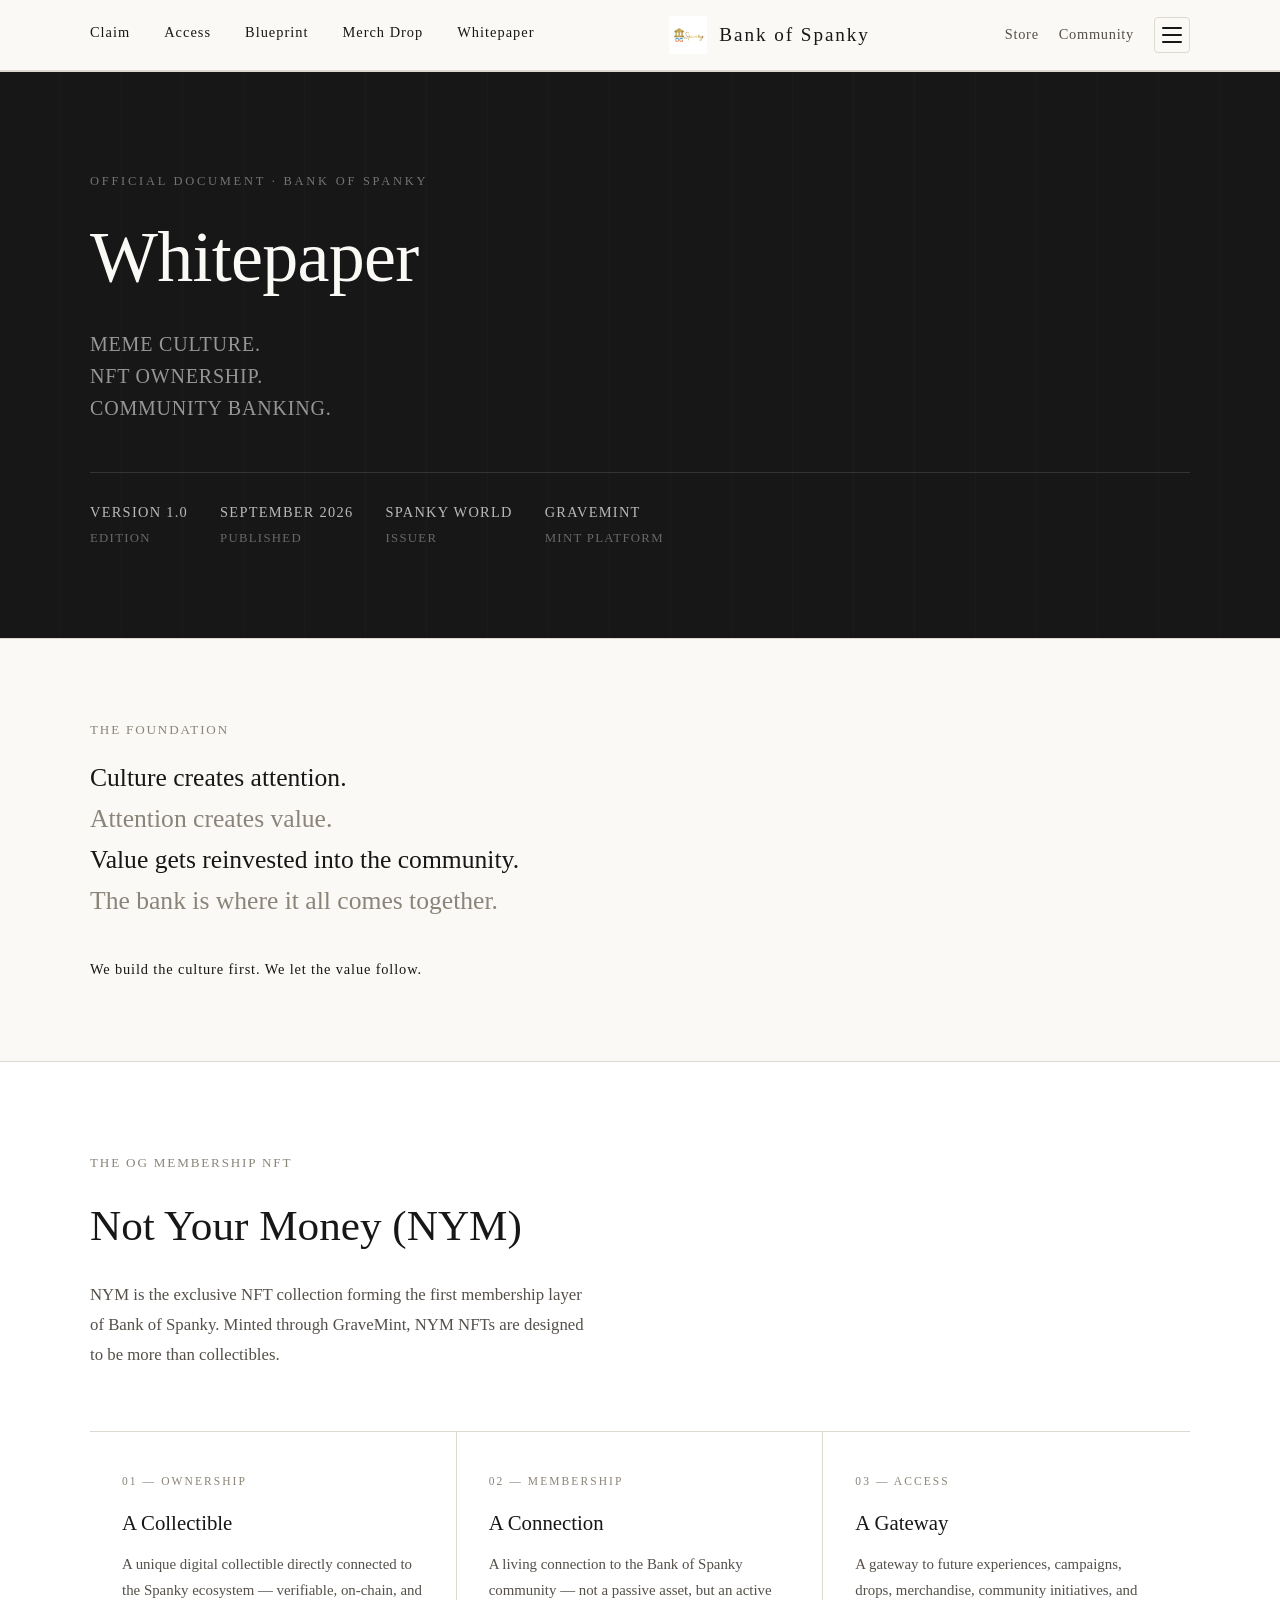
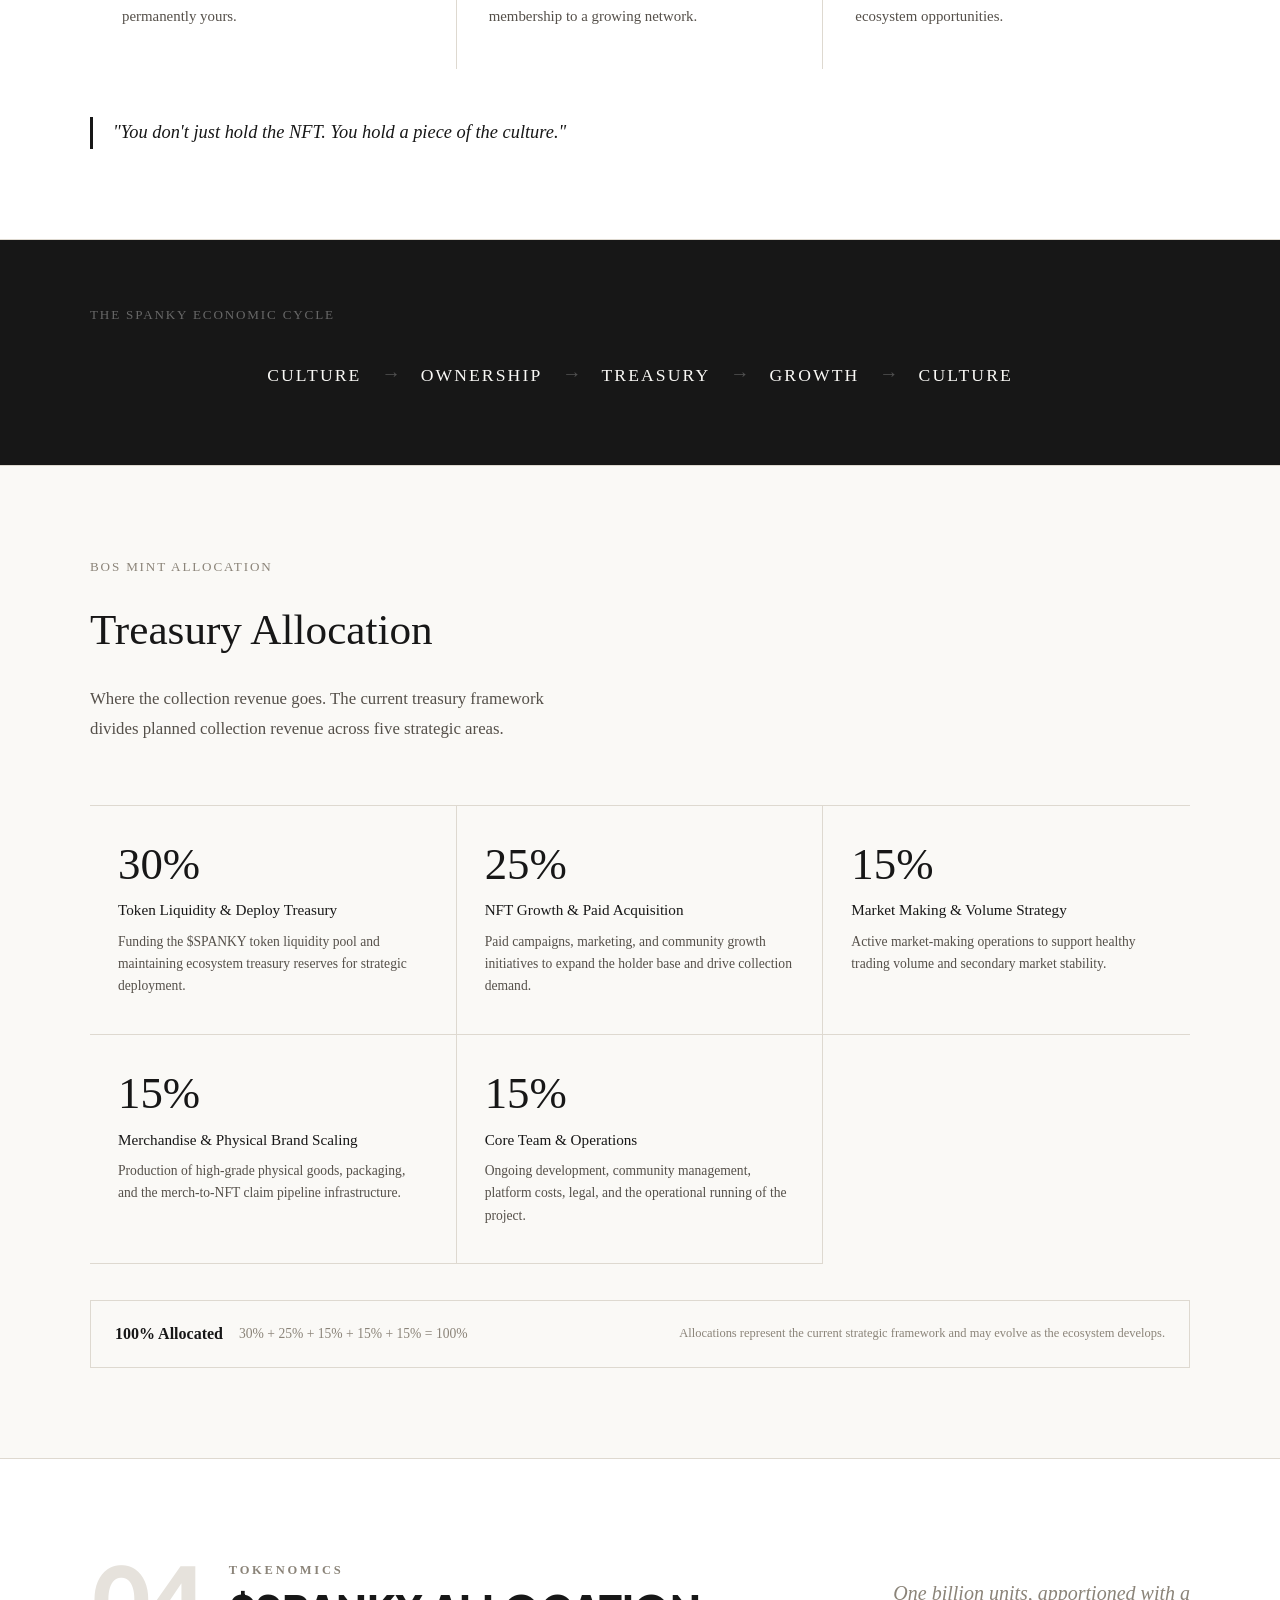
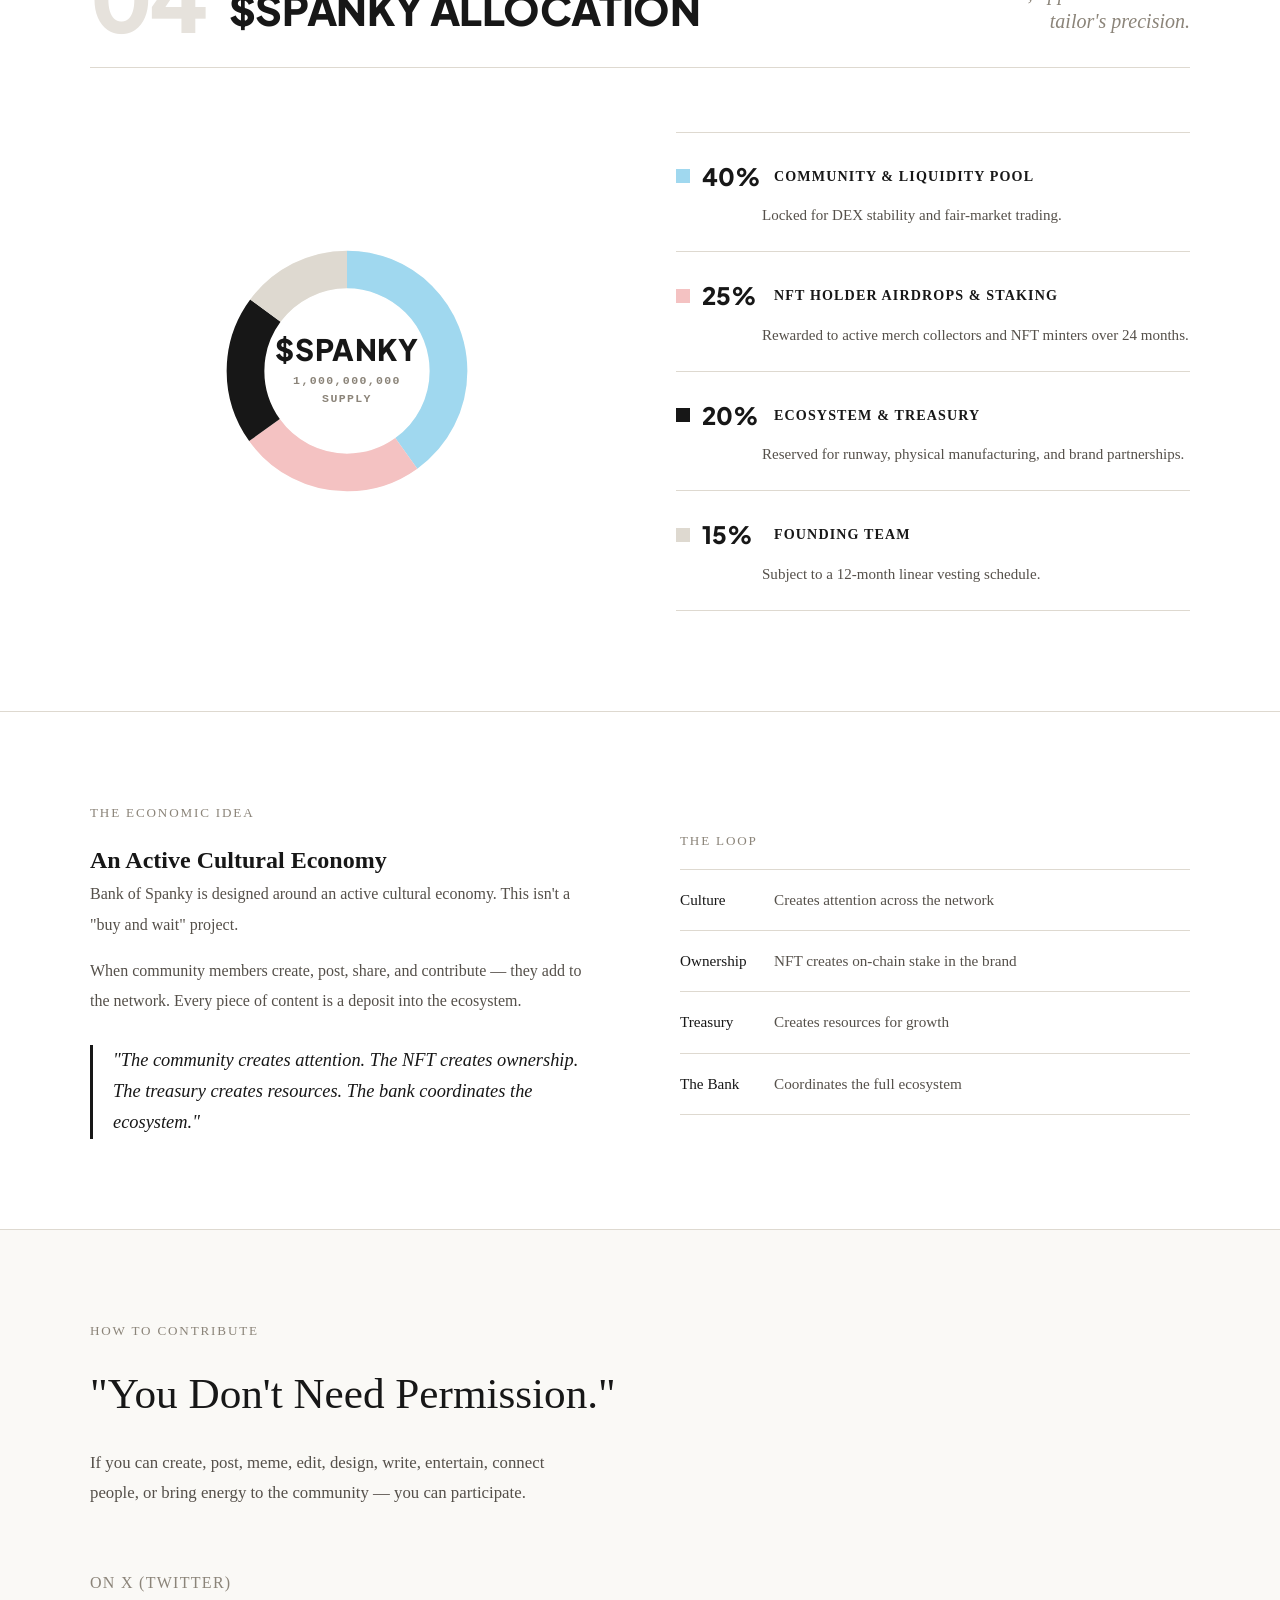
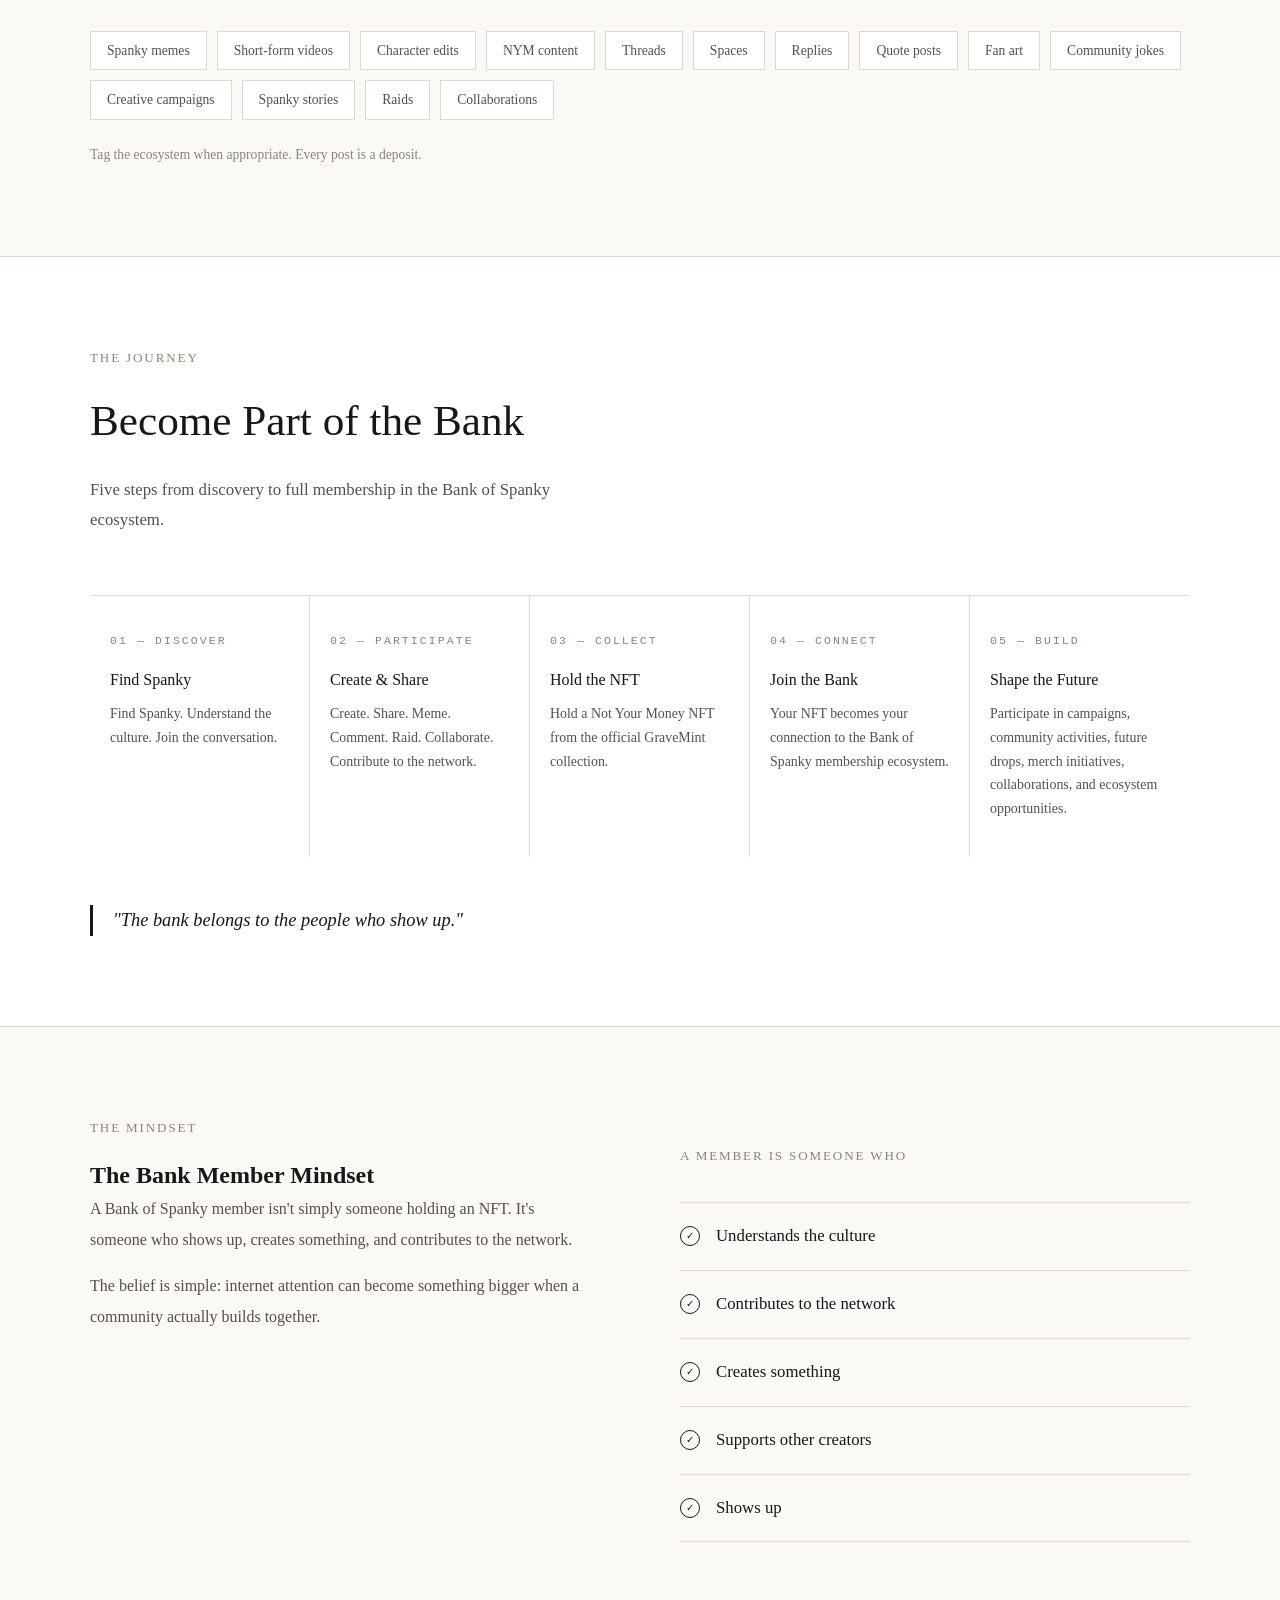
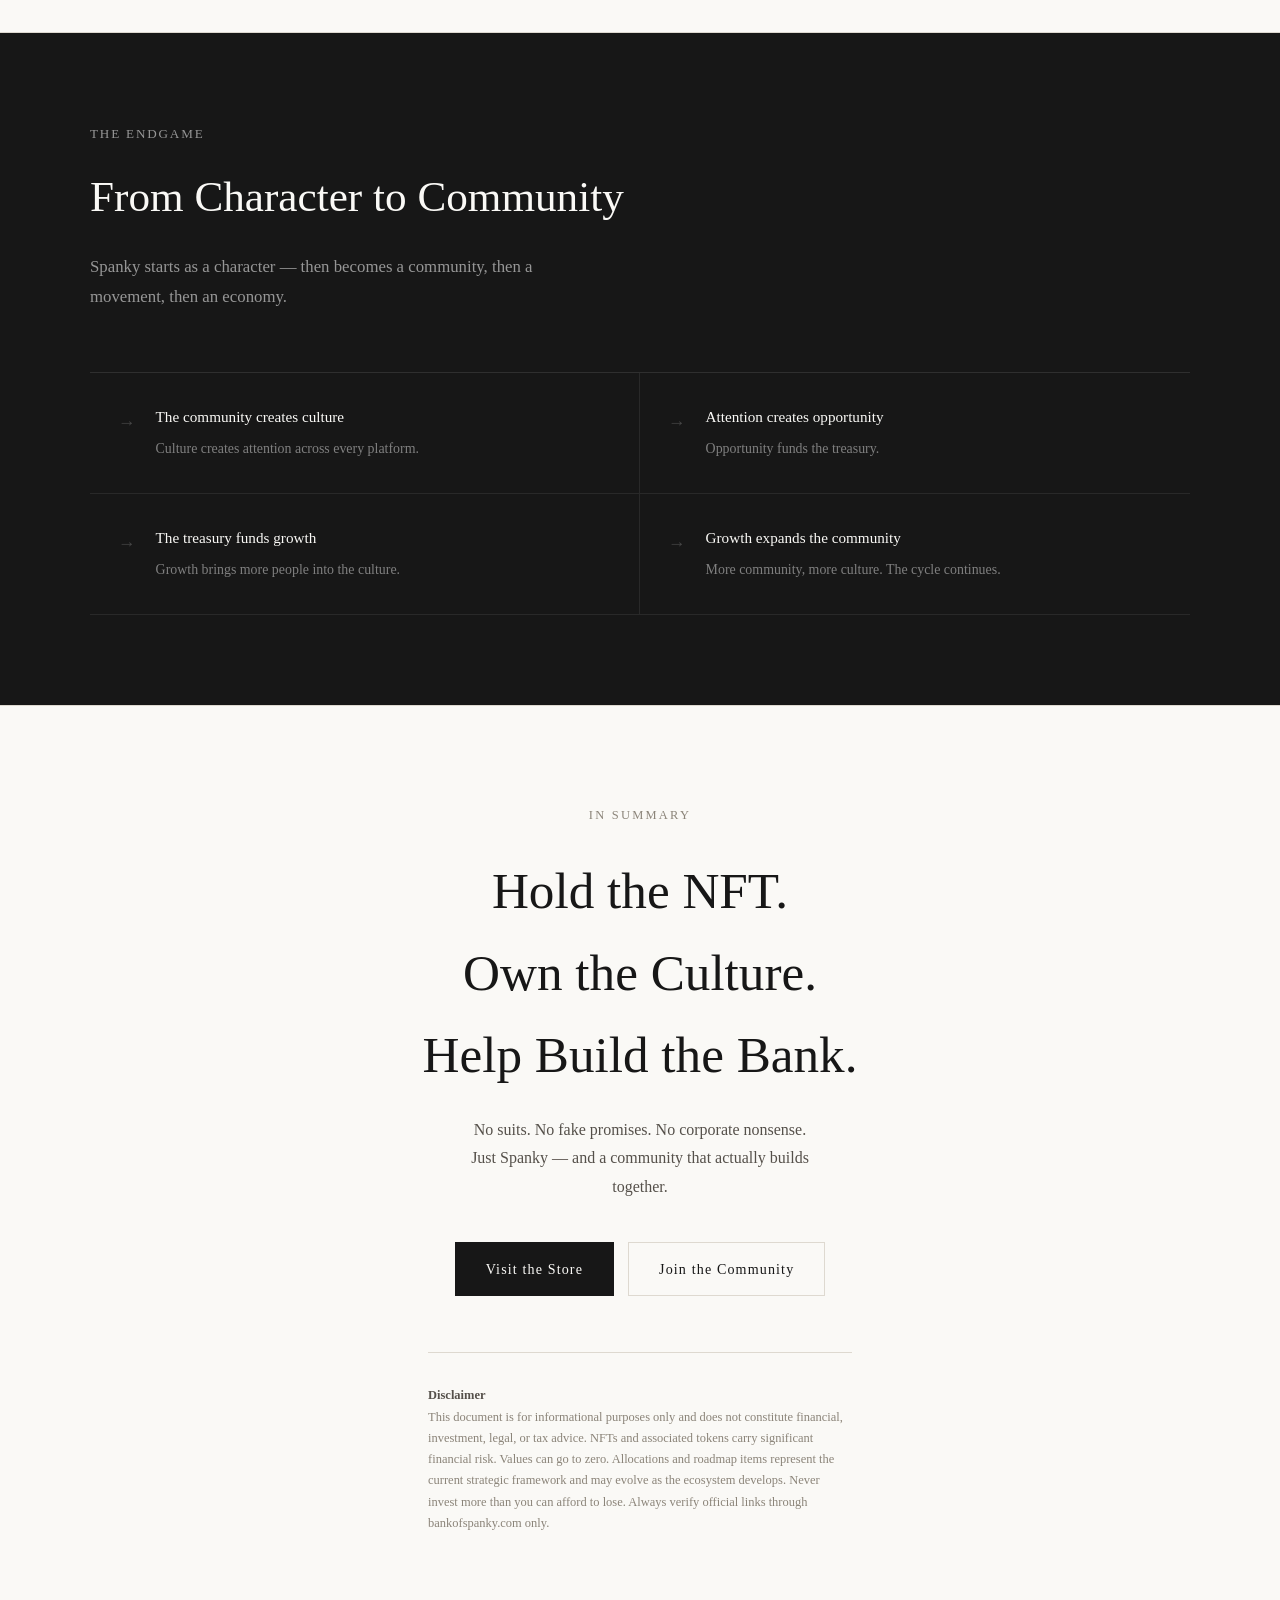
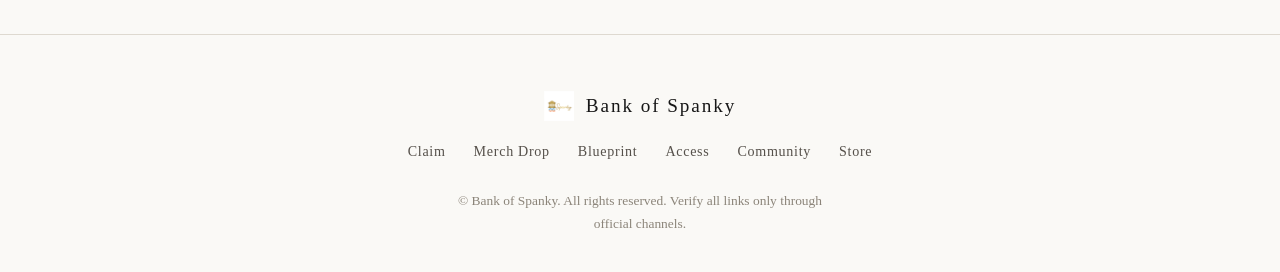
==== commit 85d09e9b: "Restrict  ALLOCATION tokenomics section exclusively to Whitepaper document, perfectly aligned after " ====
--- a/whitepaper/index.html
+++ b/whitepaper/index.html
@@ -605,6 +605,90 @@
     </section>
 
     <!-- ══════════════════════════════════════
+         TOKENOMICS / $SPANKY ALLOCATION
+    ══════════════════════════════════════ -->
+    <section class="tokenomics-section" id="tokenomics">
+        <div class="wrap">
+            <div class="tokenomics-header">
+                <div class="tokenomics-header-left">
+                    <span class="tokenomics-num">04</span>
+                    <div class="tokenomics-title-wrap">
+                        <span class="tokenomics-eyebrow">TOKENOMICS</span>
+                        <h2 class="tokenomics-title">$SPANKY ALLOCATION</h2>
+                    </div>
+                </div>
+                <p class="tokenomics-slogan">One billion units, apportioned with a tailor's precision.</p>
+            </div>
+            <div class="tokenomics-divider"></div>
+
+            <div class="tokenomics-grid">
+                <div class="tokenomics-chart-col">
+                    <div class="donut-chart-container">
+                        <svg viewBox="0 0 200 200" width="290" height="290" class="donut-svg" aria-label="Tokenomics Allocation Donut Chart">
+                            <!-- Background track ring -->
+                            <circle cx="100" cy="100" r="70" fill="none" stroke="#FAF9F6" stroke-width="26" />
+                            <!-- 40% Community & Liquidity Pool (#A0D8EF) -->
+                            <circle cx="100" cy="100" r="70" fill="none" stroke="#A0D8EF" stroke-width="26"
+                                stroke-dasharray="175.93 263.89" stroke-dashoffset="0" transform="rotate(-90 100 100)" />
+                            <!-- 25% NFT Holder Airdrops & Staking (#F4C2C2) -->
+                            <circle cx="100" cy="100" r="70" fill="none" stroke="#F4C2C2" stroke-width="26"
+                                stroke-dasharray="109.96 329.86" stroke-dashoffset="-175.93" transform="rotate(-90 100 100)" />
+                            <!-- 20% Ecosystem & Treasury (#171717) -->
+                            <circle cx="100" cy="100" r="70" fill="none" stroke="#171717" stroke-width="26"
+                                stroke-dasharray="87.96 351.86" stroke-dashoffset="-285.89" transform="rotate(-90 100 100)" />
+                            <!-- 15% Founding Team (#DED9D0) -->
+                            <circle cx="100" cy="100" r="70" fill="none" stroke="#DED9D0" stroke-width="26"
+                                stroke-dasharray="65.97 373.85" stroke-dashoffset="-373.85" transform="rotate(-90 100 100)" />
+                        </svg>
+                        <div class="donut-center-label">
+                            <span class="donut-symbol">$SPANKY</span>
+                            <span class="donut-supply">1,000,000,000 SUPPLY</span>
+                        </div>
+                    </div>
+                </div>
+
+                <div class="tokenomics-list-col">
+                    <div class="tokenomics-item">
+                        <div class="tokenomics-item-head">
+                            <span class="tokenomics-badge" style="background-color: #A0D8EF;"></span>
+                            <span class="tokenomics-pct">40%</span>
+                            <span class="tokenomics-item-title">COMMUNITY &amp; LIQUIDITY POOL</span>
+                        </div>
+                        <p class="tokenomics-item-desc">Locked for DEX stability and fair-market trading.</p>
+                    </div>
+
+                    <div class="tokenomics-item">
+                        <div class="tokenomics-item-head">
+                            <span class="tokenomics-badge" style="background-color: #F4C2C2;"></span>
+                            <span class="tokenomics-pct">25%</span>
+                            <span class="tokenomics-item-title">NFT HOLDER AIRDROPS &amp; STAKING</span>
+                        </div>
+                        <p class="tokenomics-item-desc">Rewarded to active merch collectors and NFT minters over 24 months.</p>
+                    </div>
+
+                    <div class="tokenomics-item">
+                        <div class="tokenomics-item-head">
+                            <span class="tokenomics-badge" style="background-color: #171717;"></span>
+                            <span class="tokenomics-pct">20%</span>
+                            <span class="tokenomics-item-title">ECOSYSTEM &amp; TREASURY</span>
+                        </div>
+                        <p class="tokenomics-item-desc">Reserved for runway, physical manufacturing, and brand partnerships.</p>
+                    </div>
+
+                    <div class="tokenomics-item">
+                        <div class="tokenomics-item-head">
+                            <span class="tokenomics-badge" style="background-color: #DED9D0;"></span>
+                            <span class="tokenomics-pct">15%</span>
+                            <span class="tokenomics-item-title">FOUNDING TEAM</span>
+                        </div>
+                        <p class="tokenomics-item-desc">Subject to a 12-month linear vesting schedule.</p>
+                    </div>
+                </div>
+            </div>
+        </div>
+    </section>
+
+    <!-- ══════════════════════════════════════
          THE ECONOMIC IDEA
     ══════════════════════════════════════ -->
     <section class="wp-section bg-paper">
--- a/spanky.css
+++ b/spanky.css
@@ -794,4 +794,407 @@
     max-width: 60ch;
     margin: 0 auto;
     line-height: 1.7;
+}
+
+/* ---------- BRAND INTRODUCTION PILLS ---------- */
+.pill-matrix {
+    display: grid;
+    grid-template-columns: repeat(2, 1fr);
+    gap: 16px;
+    margin-top: 40px;
+}
+@media (min-width: 760px) {
+    .pill-matrix {
+        grid-template-columns: repeat(4, 1fr);
+    }
+}
+.pill-item {
+    background: var(--paper);
+    border: 1px solid var(--line);
+    padding: 24px 18px;
+    text-align: center;
+    border-radius: 6px;
+    transition: transform 0.2s ease, border-color 0.2s ease, box-shadow 0.2s ease;
+}
+.pill-item:hover {
+    transform: translateY(-2px);
+    border-color: var(--ink);
+    box-shadow: 0 6px 20px rgba(0,0,0,0.05);
+}
+.pill-icon {
+    font-size: 1.5rem;
+    margin-bottom: 10px;
+    display: block;
+}
+.pill-title {
+    font-size: 0.85rem;
+    font-weight: 700;
+    letter-spacing: 0.08em;
+    text-transform: uppercase;
+    color: var(--ink);
+}
+
+/* ---------- FLOW DIAGRAM ---------- */
+.flow-diagram {
+    display: flex;
+    flex-direction: column;
+    align-items: center;
+    justify-content: space-between;
+    gap: 12px;
+    margin-top: 48px;
+    padding: 32px 24px;
+    background: var(--paper);
+    border: 1px solid var(--line);
+    border-radius: 8px;
+}
+@media (min-width: 800px) {
+    .flow-diagram {
+        flex-direction: row;
+    }
+}
+.flow-node {
+    display: flex;
+    flex-direction: column;
+    align-items: center;
+    gap: 8px;
+    padding: 16px 24px;
+    background: var(--ivory);
+    border: 1px solid var(--line);
+    border-radius: 6px;
+    min-width: 140px;
+    text-align: center;
+}
+.flow-node-title {
+    font-size: 0.82rem;
+    font-weight: 700;
+    letter-spacing: 0.08em;
+    text-transform: uppercase;
+    color: var(--ink);
+}
+.flow-arrow {
+    font-size: 1.4rem;
+    color: var(--warm-grey);
+}
+@media (max-width: 799px) {
+    .flow-arrow {
+        transform: rotate(90deg);
+    }
+}
+
+/* ---------- MERCH SHOWCASE ---------- */
+.merch-grid {
+    display: grid;
+    grid-template-columns: 1fr;
+    gap: 28px;
+    margin-top: 48px;
+}
+@media (min-width: 760px) {
+    .merch-grid {
+        grid-template-columns: repeat(3, 1fr);
+    }
+}
+.merch-card {
+    background: var(--paper);
+    border: 1px solid var(--line);
+    border-radius: 6px;
+    overflow: hidden;
+    display: flex;
+    flex-direction: column;
+    transition: transform 0.25s ease, box-shadow 0.25s ease;
+}
+.merch-card:hover {
+    transform: translateY(-4px);
+    box-shadow: 0 12px 28px rgba(0,0,0,0.07);
+    border-color: var(--ink);
+}
+.merch-card-img-wrap {
+    position: relative;
+    aspect-ratio: 1/1;
+    background: var(--ivory);
+    border-bottom: 1px solid var(--line);
+    overflow: hidden;
+}
+.merch-card-img-wrap img {
+    width: 100%;
+    height: 100%;
+    object-fit: cover;
+    transition: transform 0.3s ease;
+}
+.merch-card:hover .merch-card-img-wrap img {
+    transform: scale(1.04);
+}
+.merch-badge {
+    position: absolute;
+    top: 14px;
+    right: 14px;
+    background: var(--paper);
+    border: 1px solid var(--ink);
+    font-size: 0.72rem;
+    font-weight: 700;
+    letter-spacing: 0.08em;
+    text-transform: uppercase;
+    padding: 4px 10px;
+    border-radius: 4px;
+}
+.merch-card-body {
+    padding: 24px;
+    display: flex;
+    flex-direction: column;
+    flex: 1;
+}
+.merch-card-body h3 {
+    font-size: 1.15rem;
+    font-weight: 600;
+    margin-bottom: 8px;
+    color: var(--ink);
+}
+.merch-card-body p {
+    font-size: 0.92rem;
+    color: var(--ink-soft);
+    line-height: 1.6;
+    margin-bottom: 20px;
+    flex: 1;
+}
+.merch-card-footer {
+    display: flex;
+    align-items: center;
+    justify-content: space-between;
+    border-top: 1px solid var(--line);
+    padding-top: 16px;
+}
+.merch-price {
+    font-size: 0.95rem;
+    font-weight: 700;
+    color: var(--ink);
+}
+
+/* ---------- NAV CTA BUTTON ---------- */
+.nav-cta-btn {
+    background: var(--ink);
+    color: var(--paper);
+    padding: 10px 20px;
+    font-size: 0.8rem;
+    font-weight: 700;
+    letter-spacing: 0.08em;
+    text-transform: uppercase;
+    border-radius: 4px;
+    border: 1px solid var(--ink);
+    transition: background 0.2s ease, color 0.2s ease;
+    text-decoration: none;
+}
+.nav-cta-btn:hover {
+    background: var(--paper);
+    color: var(--ink);
+}
+
+/* ---------- TOKENOMICS SECTION ---------- */
+.tokenomics-section {
+    padding: 100px 0;
+    border-bottom: 1px solid var(--line);
+    background: var(--paper);
+}
+
+.tokenomics-header {
+    display: flex;
+    flex-direction: column;
+    gap: 20px;
+}
+
+@media (min-width: 768px) {
+    .tokenomics-header {
+        flex-direction: row;
+        justify-content: space-between;
+        align-items: flex-end;
+    }
+}
+
+.tokenomics-header-left {
+    display: flex;
+    align-items: center;
+    gap: 24px;
+}
+
+.tokenomics-num {
+    font-size: clamp(3.8rem, 7vw, 6rem);
+    font-weight: 800;
+    color: #E6E2DC;
+    line-height: 0.85;
+    font-family: 'Plus Jakarta Sans', sans-serif;
+    letter-spacing: -0.04em;
+    user-select: none;
+}
+
+.tokenomics-title-wrap {
+    display: flex;
+    flex-direction: column;
+}
+
+.tokenomics-eyebrow {
+    font-size: 0.78rem;
+    letter-spacing: 0.22em;
+    color: var(--warm-grey);
+    text-transform: uppercase;
+    font-weight: 700;
+    margin-bottom: 6px;
+}
+
+.tokenomics-title {
+    font-size: clamp(1.8rem, 3.8vw, 2.6rem);
+    font-weight: 800;
+    color: var(--ink);
+    letter-spacing: -0.01em;
+    margin: 0;
+    line-height: 1.1;
+    font-family: 'Plus Jakarta Sans', sans-serif;
+}
+
+.tokenomics-slogan {
+    font-family: 'Georgia', serif;
+    font-style: italic;
+    font-size: clamp(1rem, 1.8vw, 1.25rem);
+    color: var(--warm-grey);
+    line-height: 1.4;
+    max-width: 34ch;
+    margin: 0;
+}
+
+@media (min-width: 768px) {
+    .tokenomics-slogan {
+        text-align: right;
+    }
+}
+
+.tokenomics-divider {
+    border-bottom: 1px solid var(--line);
+    margin-top: 32px;
+    margin-bottom: 64px;
+}
+
+.tokenomics-grid {
+    display: grid;
+    grid-template-columns: 1fr;
+    gap: 56px;
+    align-items: center;
+}
+
+@media (min-width: 860px) {
+    .tokenomics-grid {
+        grid-template-columns: 1fr 1fr;
+        gap: 72px;
+    }
+}
+
+/* Donut Chart Container */
+.donut-chart-container {
+    position: relative;
+    width: 290px;
+    height: 290px;
+    margin: 0 auto;
+    display: flex;
+    align-items: center;
+    justify-content: center;
+}
+
+.donut-svg {
+    width: 100%;
+    height: 100%;
+}
+
+.donut-center-label {
+    position: absolute;
+    top: 50%;
+    left: 50%;
+    transform: translate(-50%, -50%);
+    text-align: center;
+    display: flex;
+    flex-direction: column;
+    align-items: center;
+    justify-content: center;
+    pointer-events: none;
+}
+
+.donut-symbol {
+    font-size: 1.85rem;
+    font-weight: 800;
+    color: var(--ink);
+    letter-spacing: 0.02em;
+    font-family: 'Plus Jakarta Sans', sans-serif;
+    line-height: 1.1;
+}
+
+.donut-supply {
+    font-size: 0.72rem;
+    letter-spacing: 0.12em;
+    color: var(--warm-grey);
+    font-family: monospace, sans-serif;
+    font-weight: 600;
+    margin-top: 6px;
+    text-transform: uppercase;
+}
+
+/* Allocation List Items */
+.tokenomics-list-col {
+    display: flex;
+    flex-direction: column;
+}
+
+.tokenomics-item {
+    padding: 24px 0;
+    border-bottom: 1px solid var(--line);
+}
+
+.tokenomics-item:first-child {
+    border-top: 1px solid var(--line);
+}
+
+.tokenomics-item-head {
+    display: flex;
+    align-items: center;
+    gap: 12px;
+}
+
+.tokenomics-badge {
+    width: 14px;
+    height: 14px;
+    flex-shrink: 0;
+    display: inline-block;
+}
+
+.tokenomics-pct {
+    font-size: 1.5rem;
+    font-weight: 800;
+    color: var(--ink);
+    font-family: 'Plus Jakarta Sans', sans-serif;
+    min-width: 60px;
+}
+
+.tokenomics-item-title {
+    font-size: 0.88rem;
+    font-weight: 700;
+    letter-spacing: 0.08em;
+    color: var(--ink);
+    text-transform: uppercase;
+}
+
+.tokenomics-item-desc {
+    color: var(--ink-soft);
+    font-size: 0.94rem;
+    line-height: 1.6;
+    margin: 8px 0 0 86px;
+}
+
+@media (max-width: 480px) {
+    .tokenomics-item-desc {
+        margin-left: 0;
+    }
+}
+
+/* ---------- ACCESSIBILITY PREFERS REDUCED MOTION ---------- */
+@media (prefers-reduced-motion: reduce) {
+    *, ::before, ::after {
+        animation-duration: 0.01ms !important;
+        animation-iteration-count: 1 !important;
+        transition-duration: 0.01ms !important;
+        scroll-behavior: auto !important;
+    }
 }
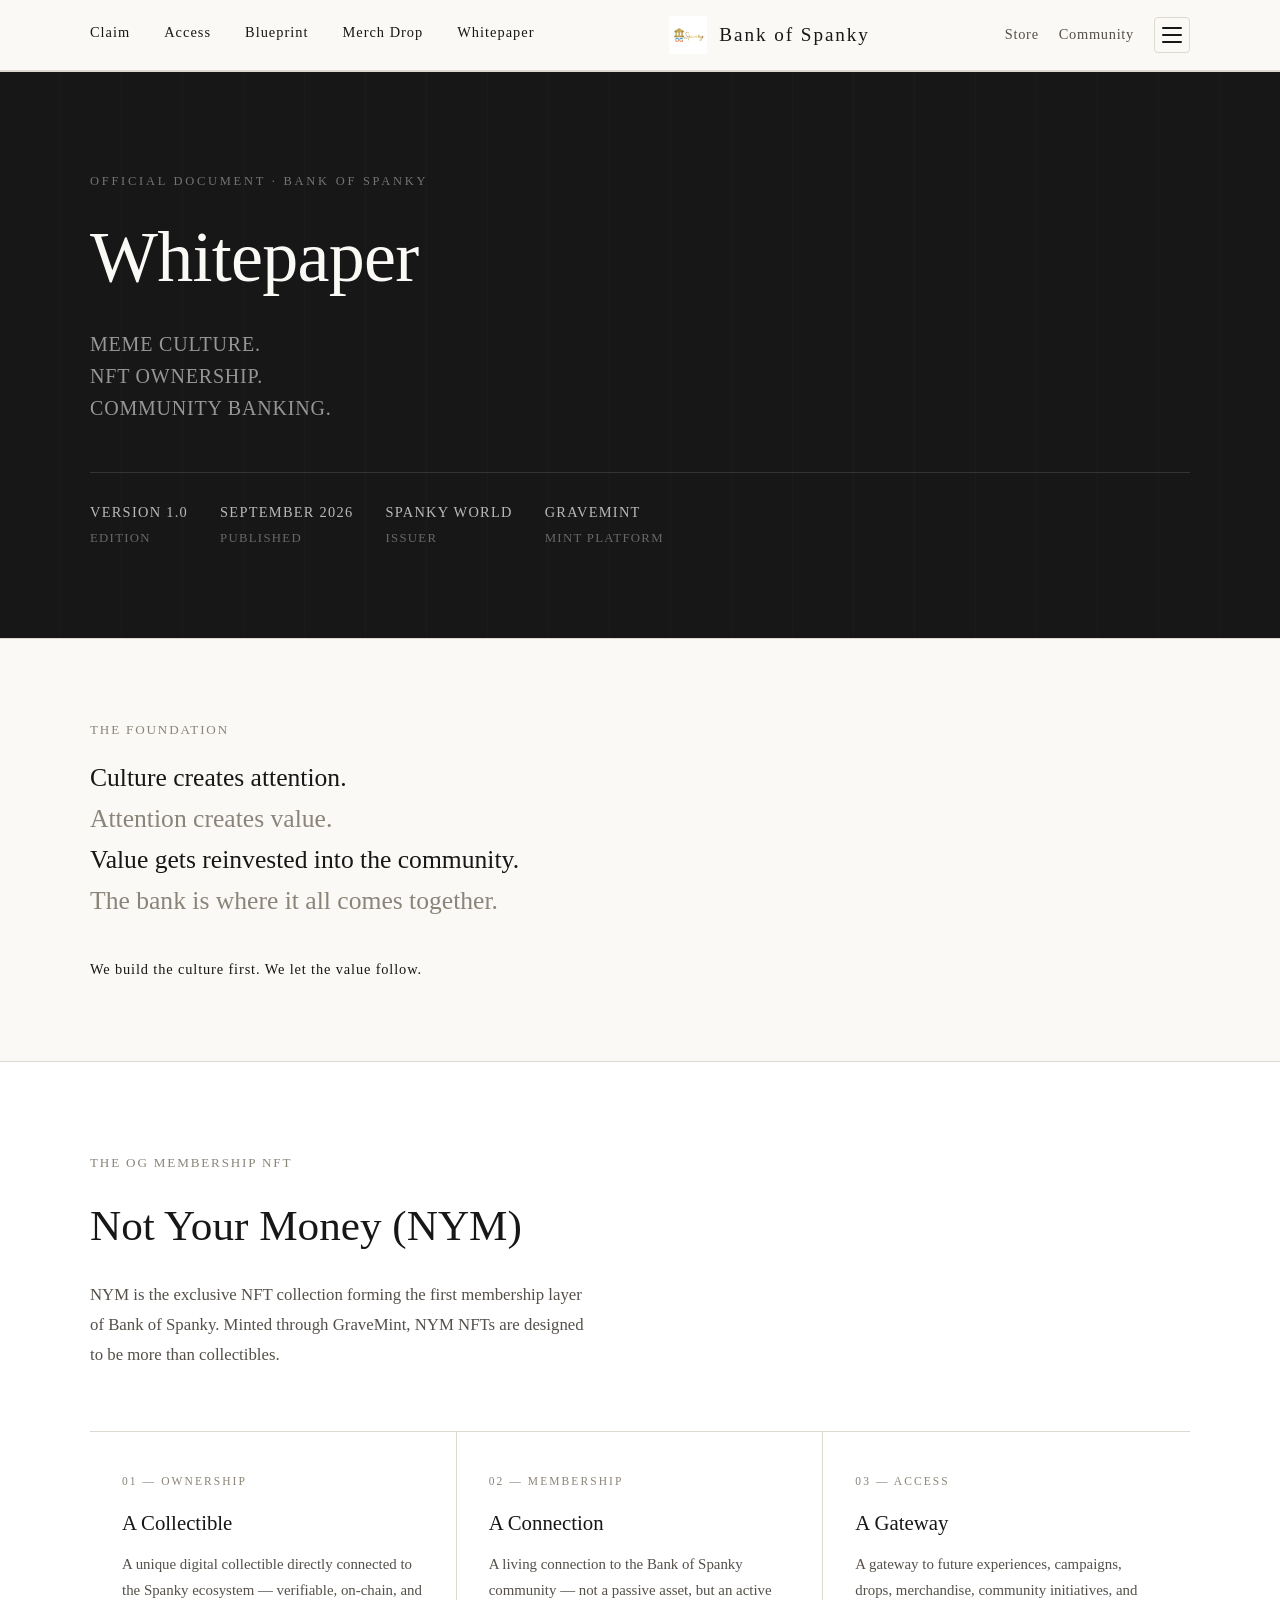
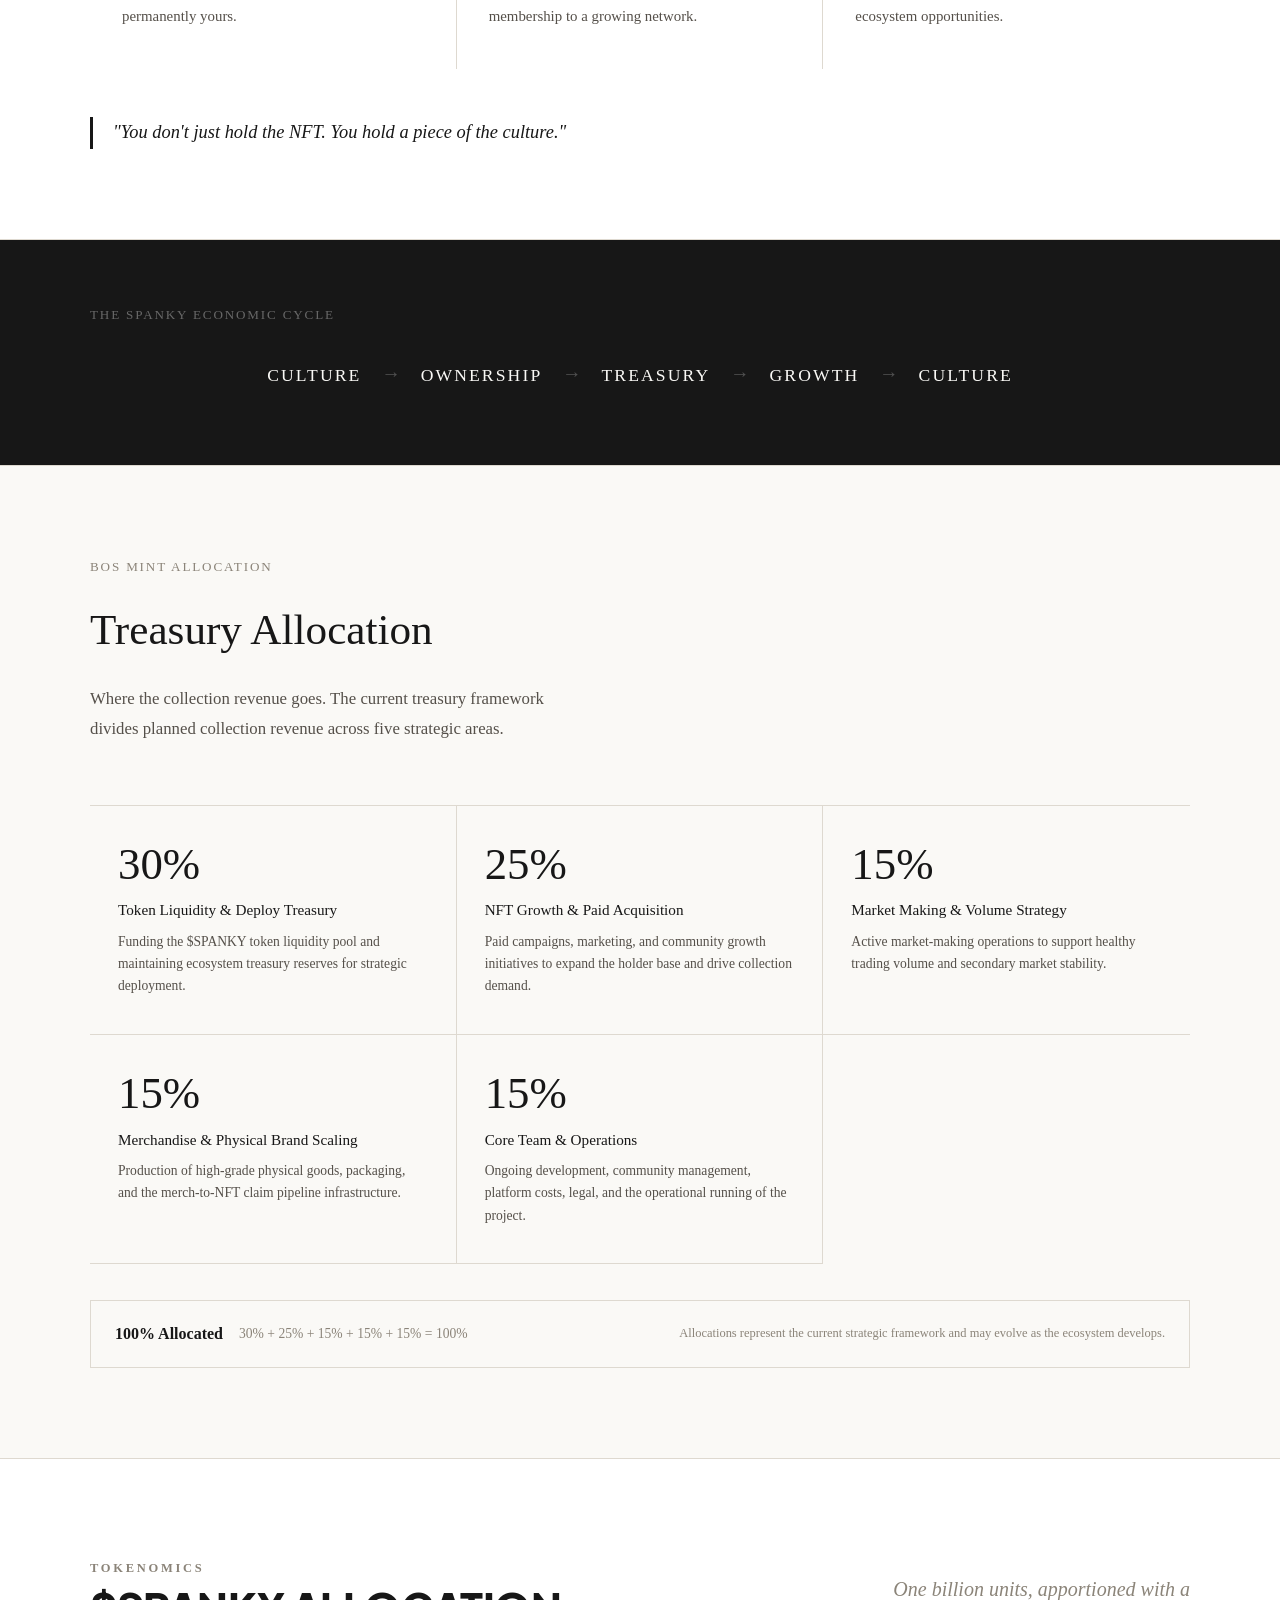
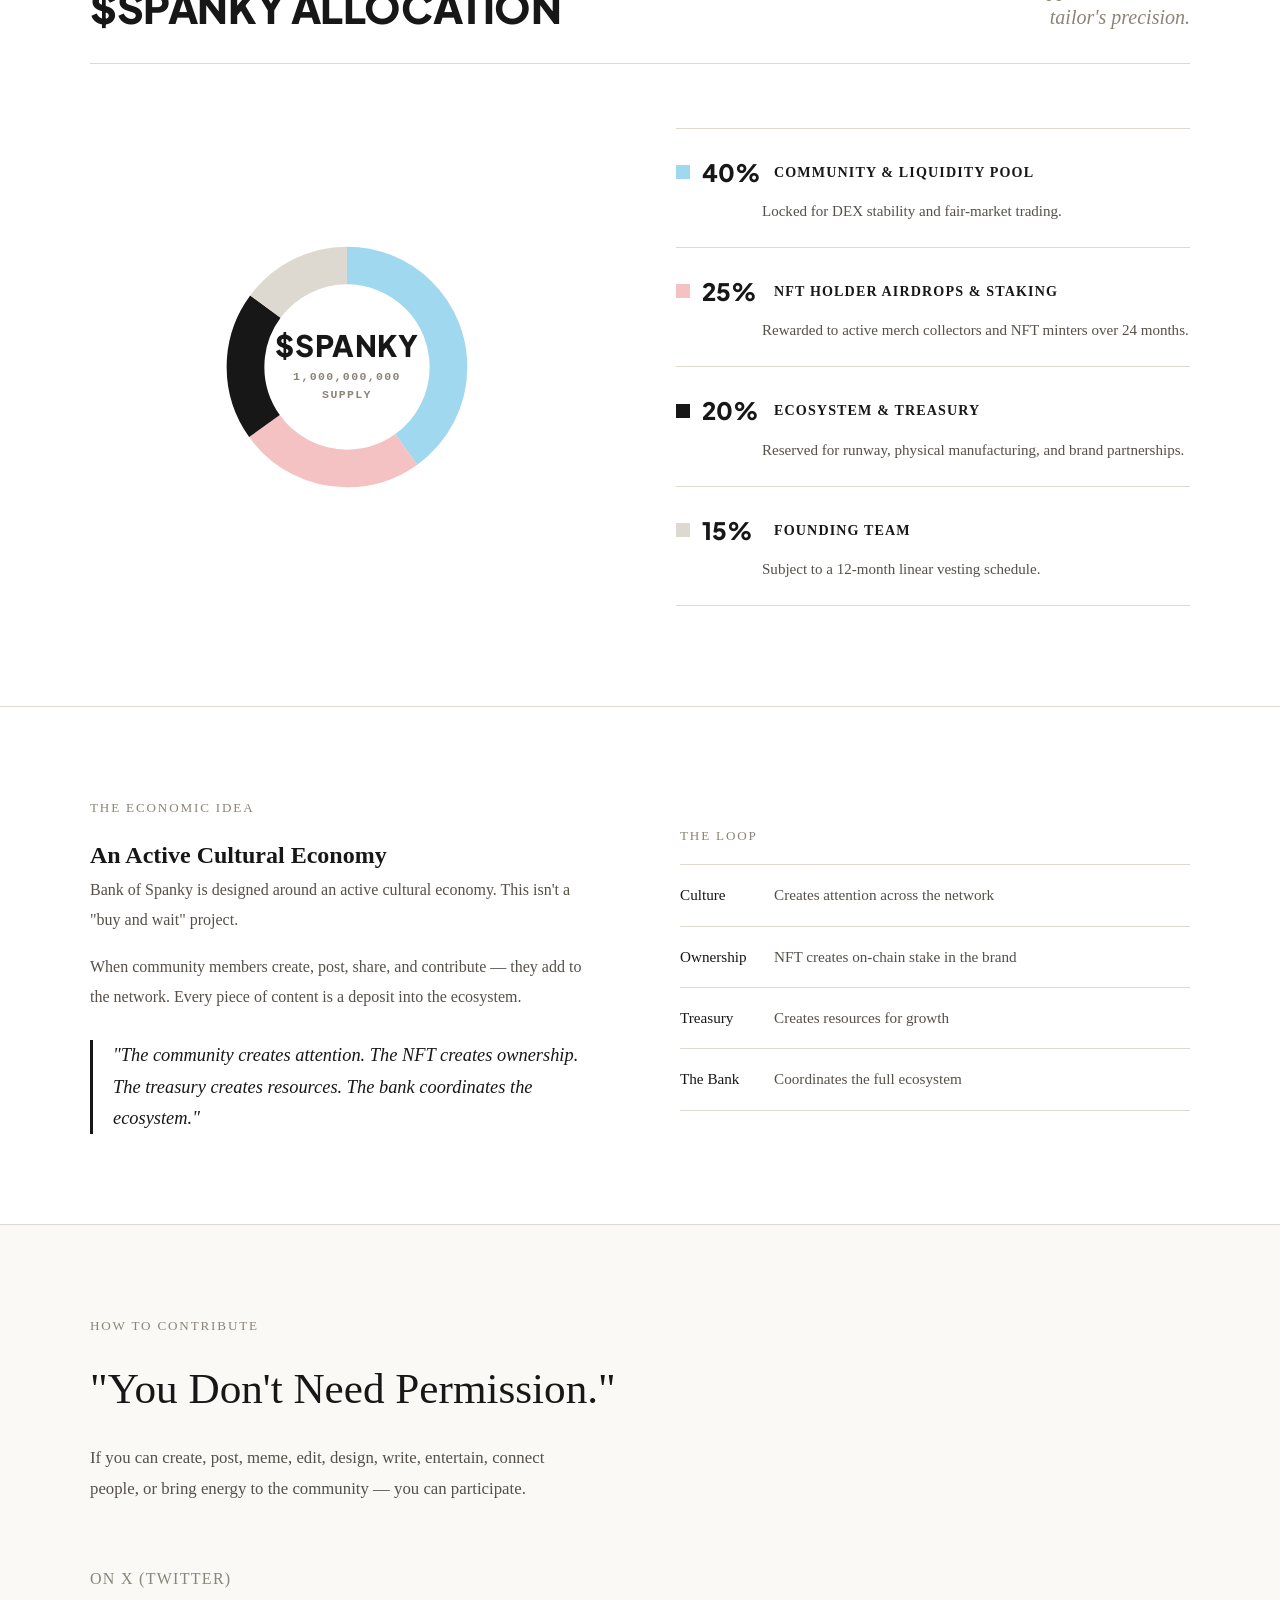
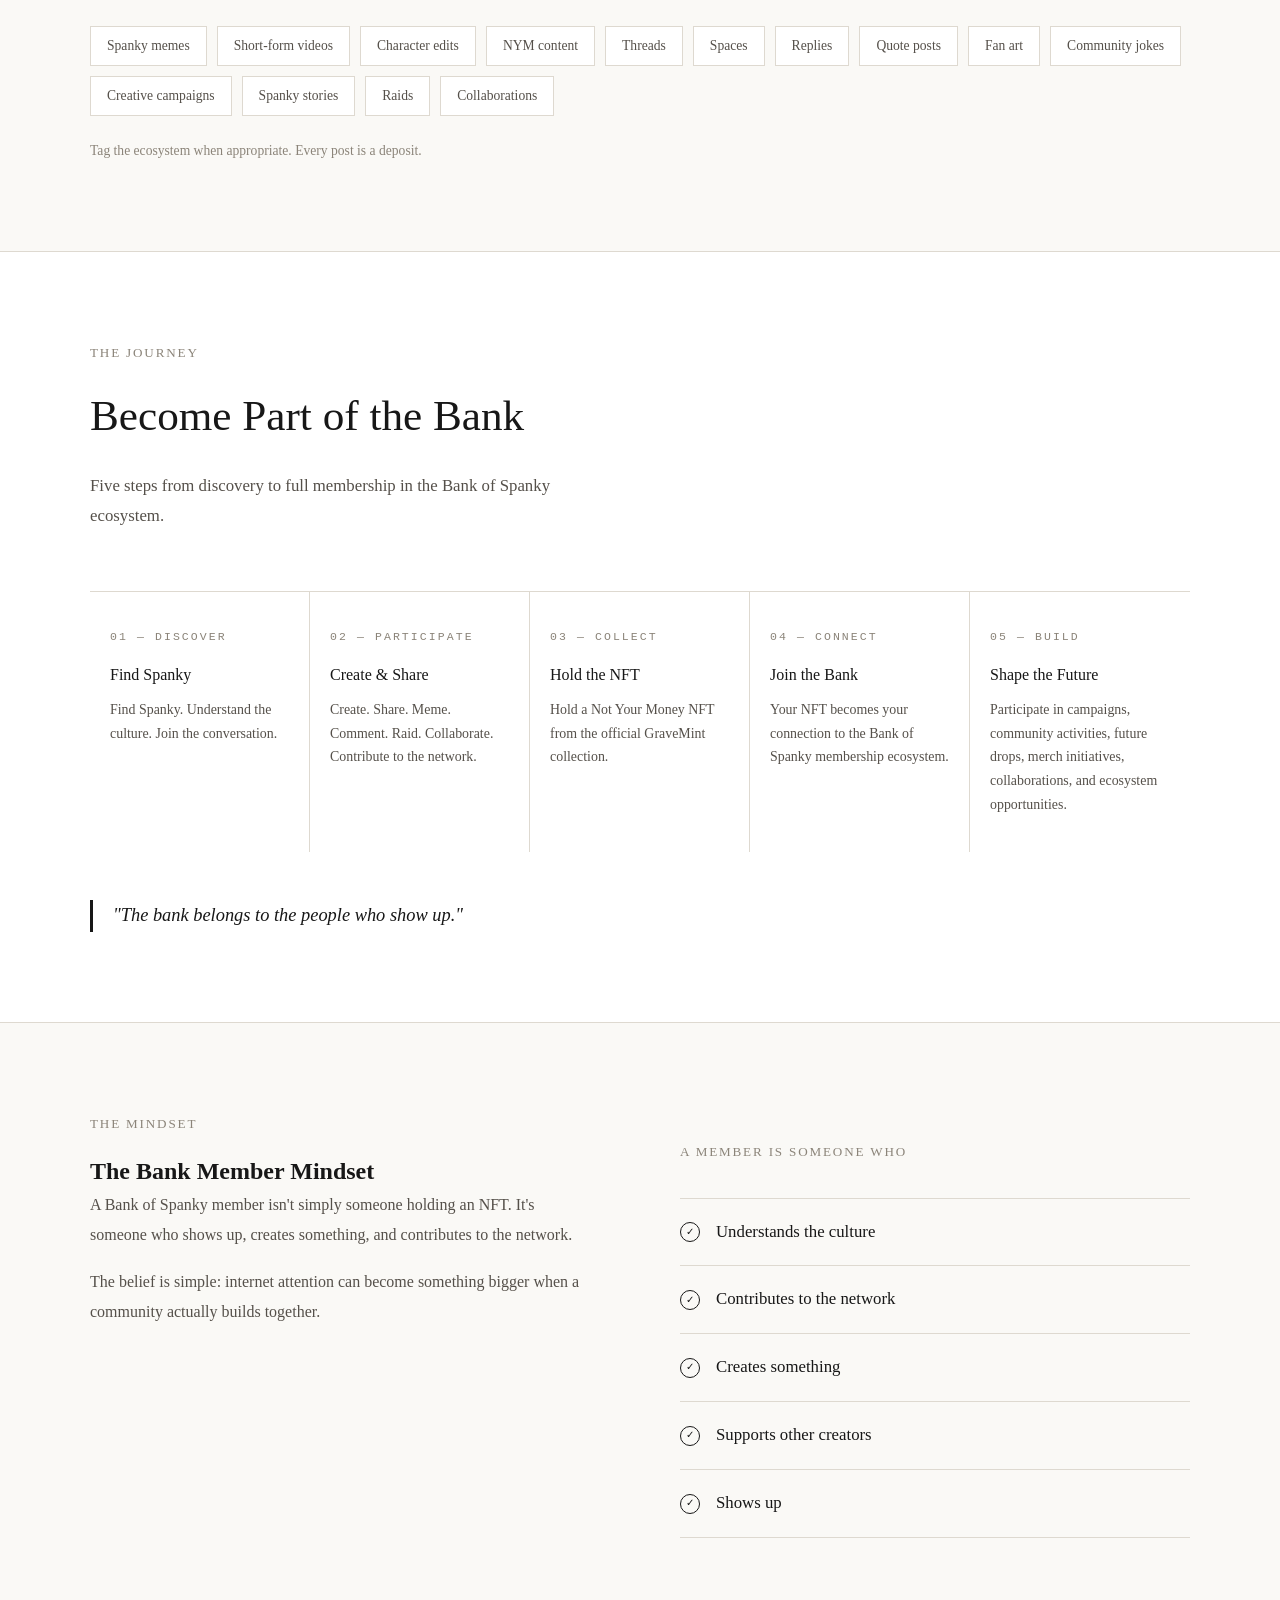
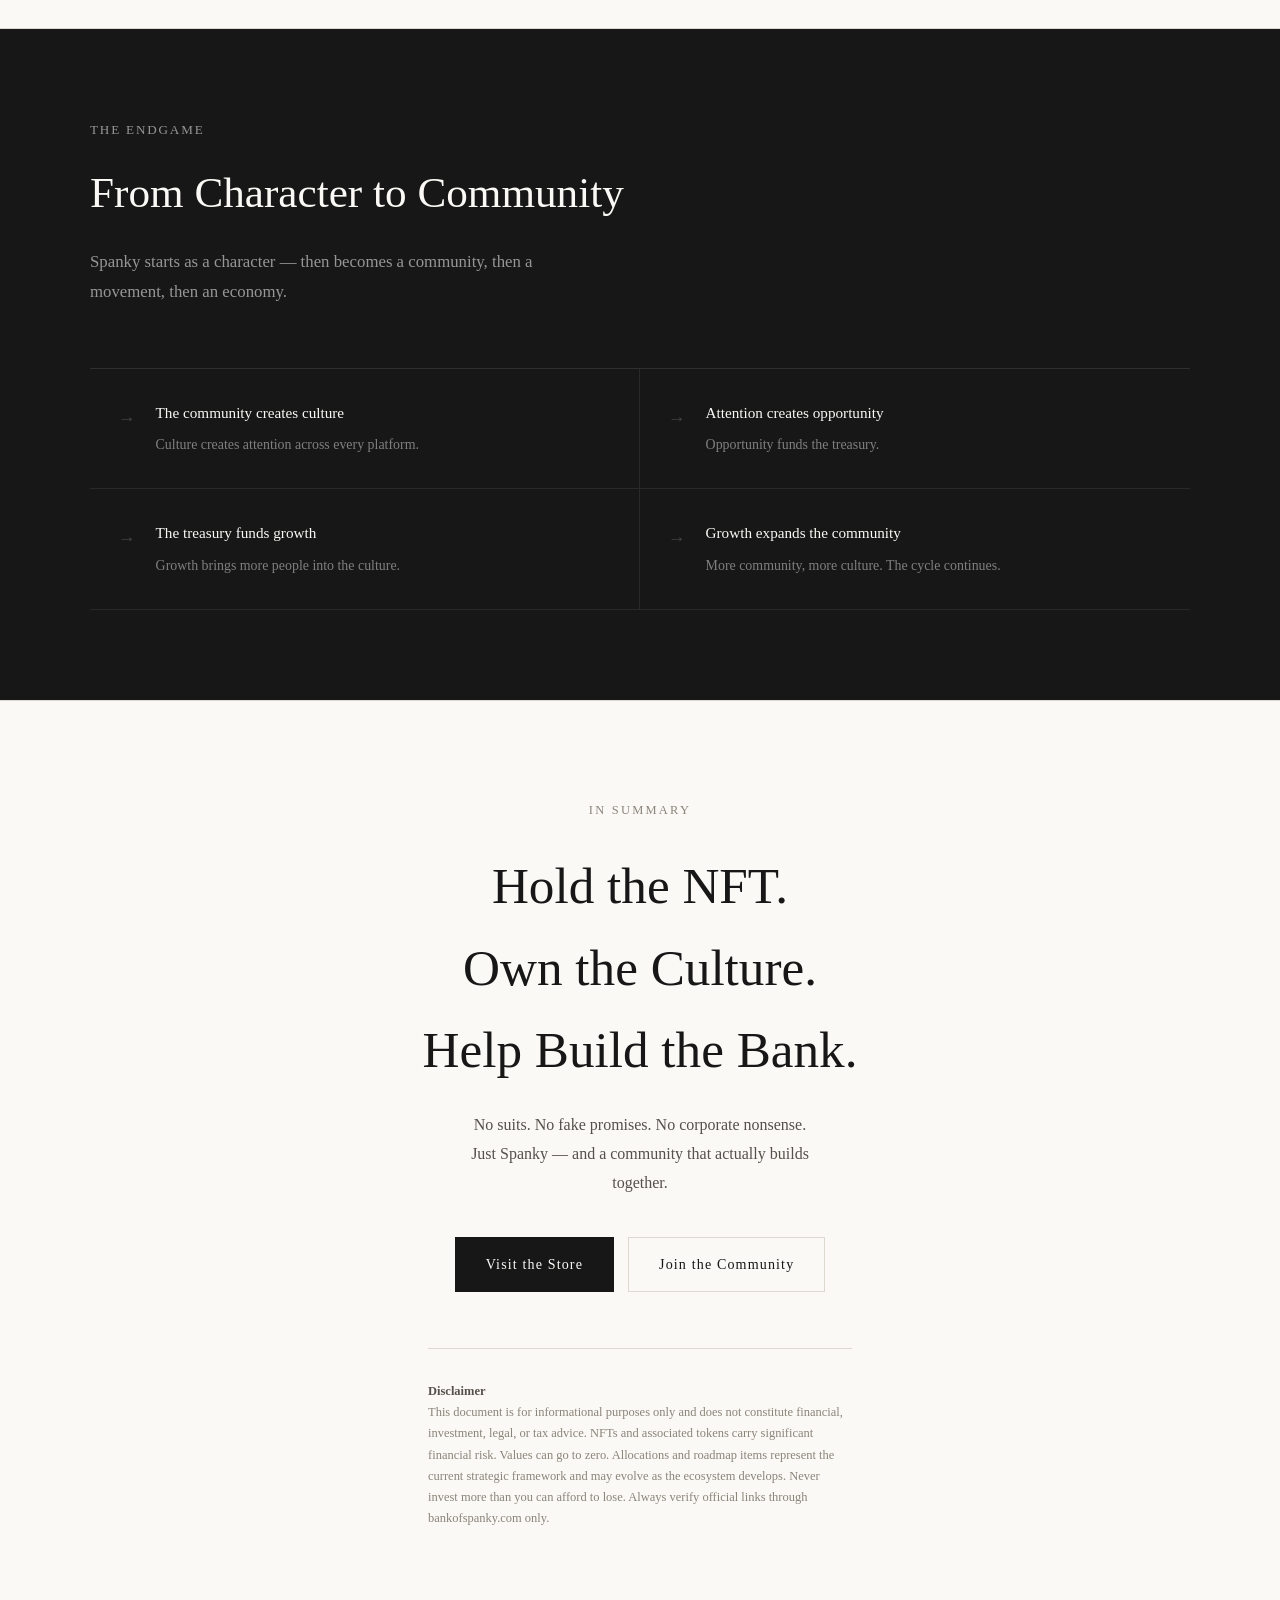
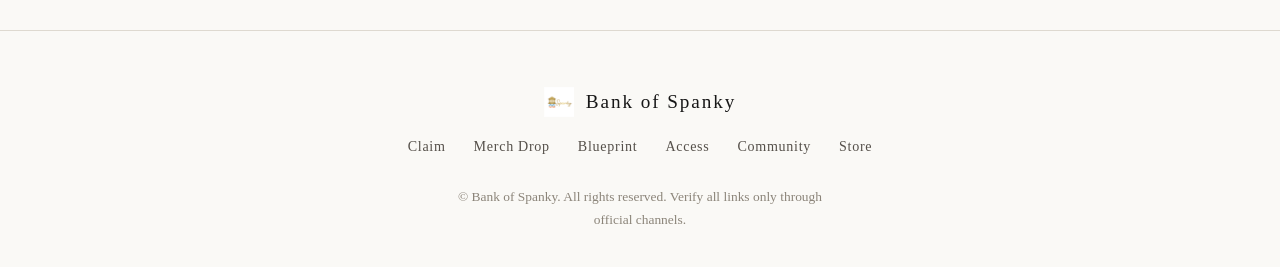
==== commit 12a90e9b: "Remove 04 section number from tokenomics header and remove Manifesto references across site" ====
--- a/whitepaper/index.html
+++ b/whitepaper/index.html
@@ -611,7 +611,6 @@
         <div class="wrap">
             <div class="tokenomics-header">
                 <div class="tokenomics-header-left">
-                    <span class="tokenomics-num">04</span>
                     <div class="tokenomics-title-wrap">
                         <span class="tokenomics-eyebrow">TOKENOMICS</span>
                         <h2 class="tokenomics-title">$SPANKY ALLOCATION</h2>
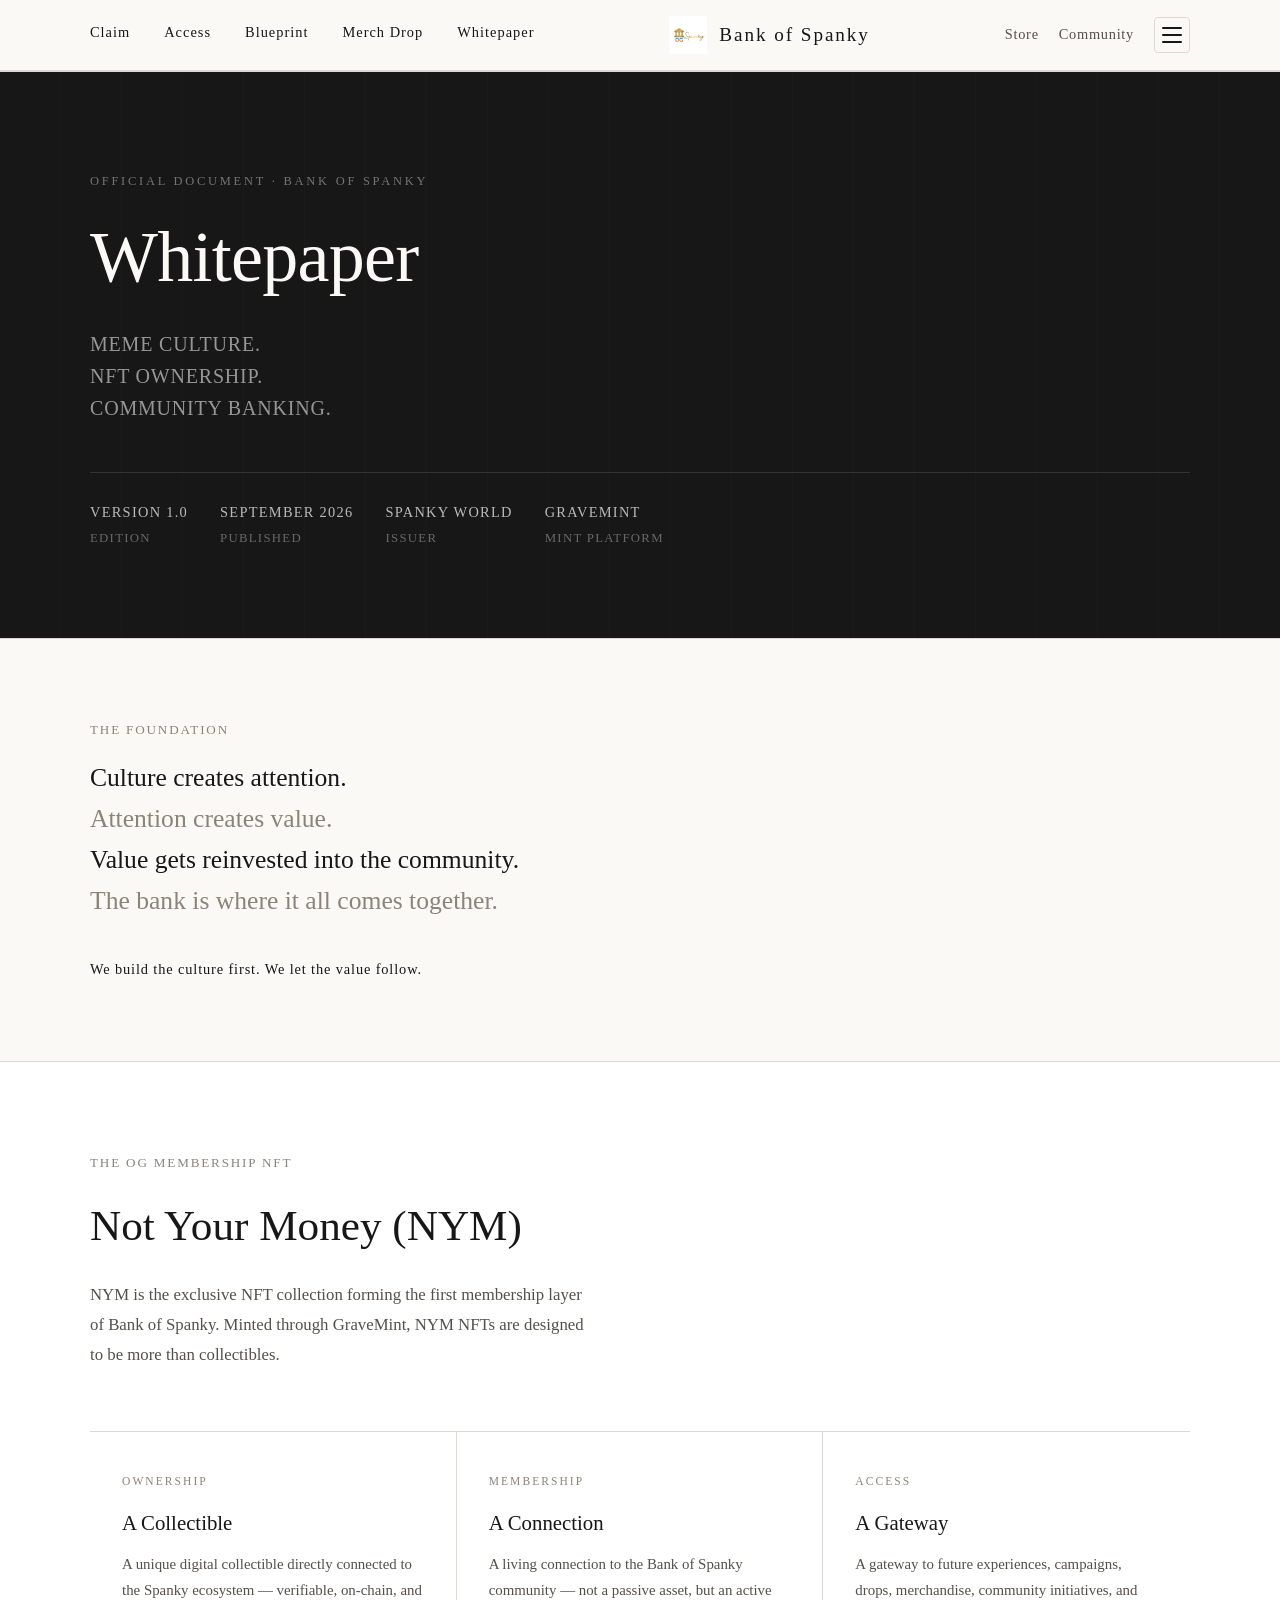
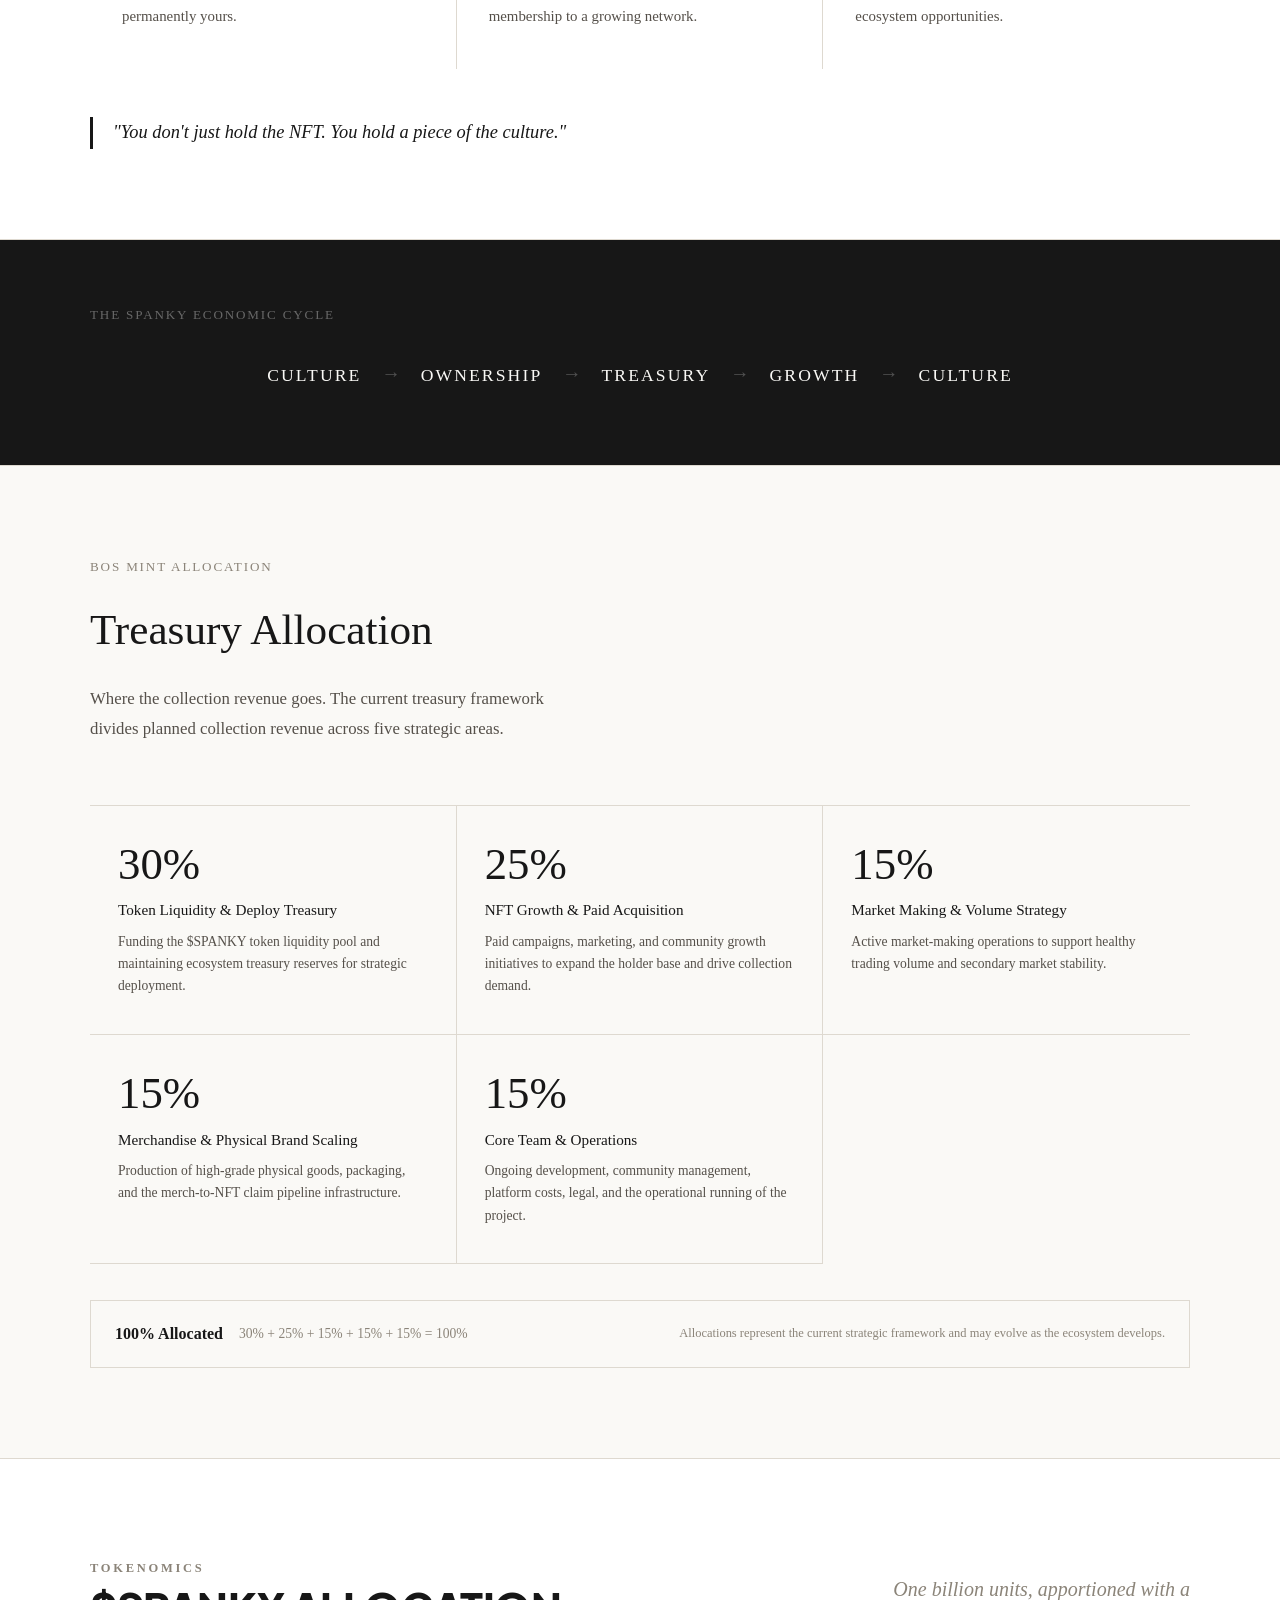
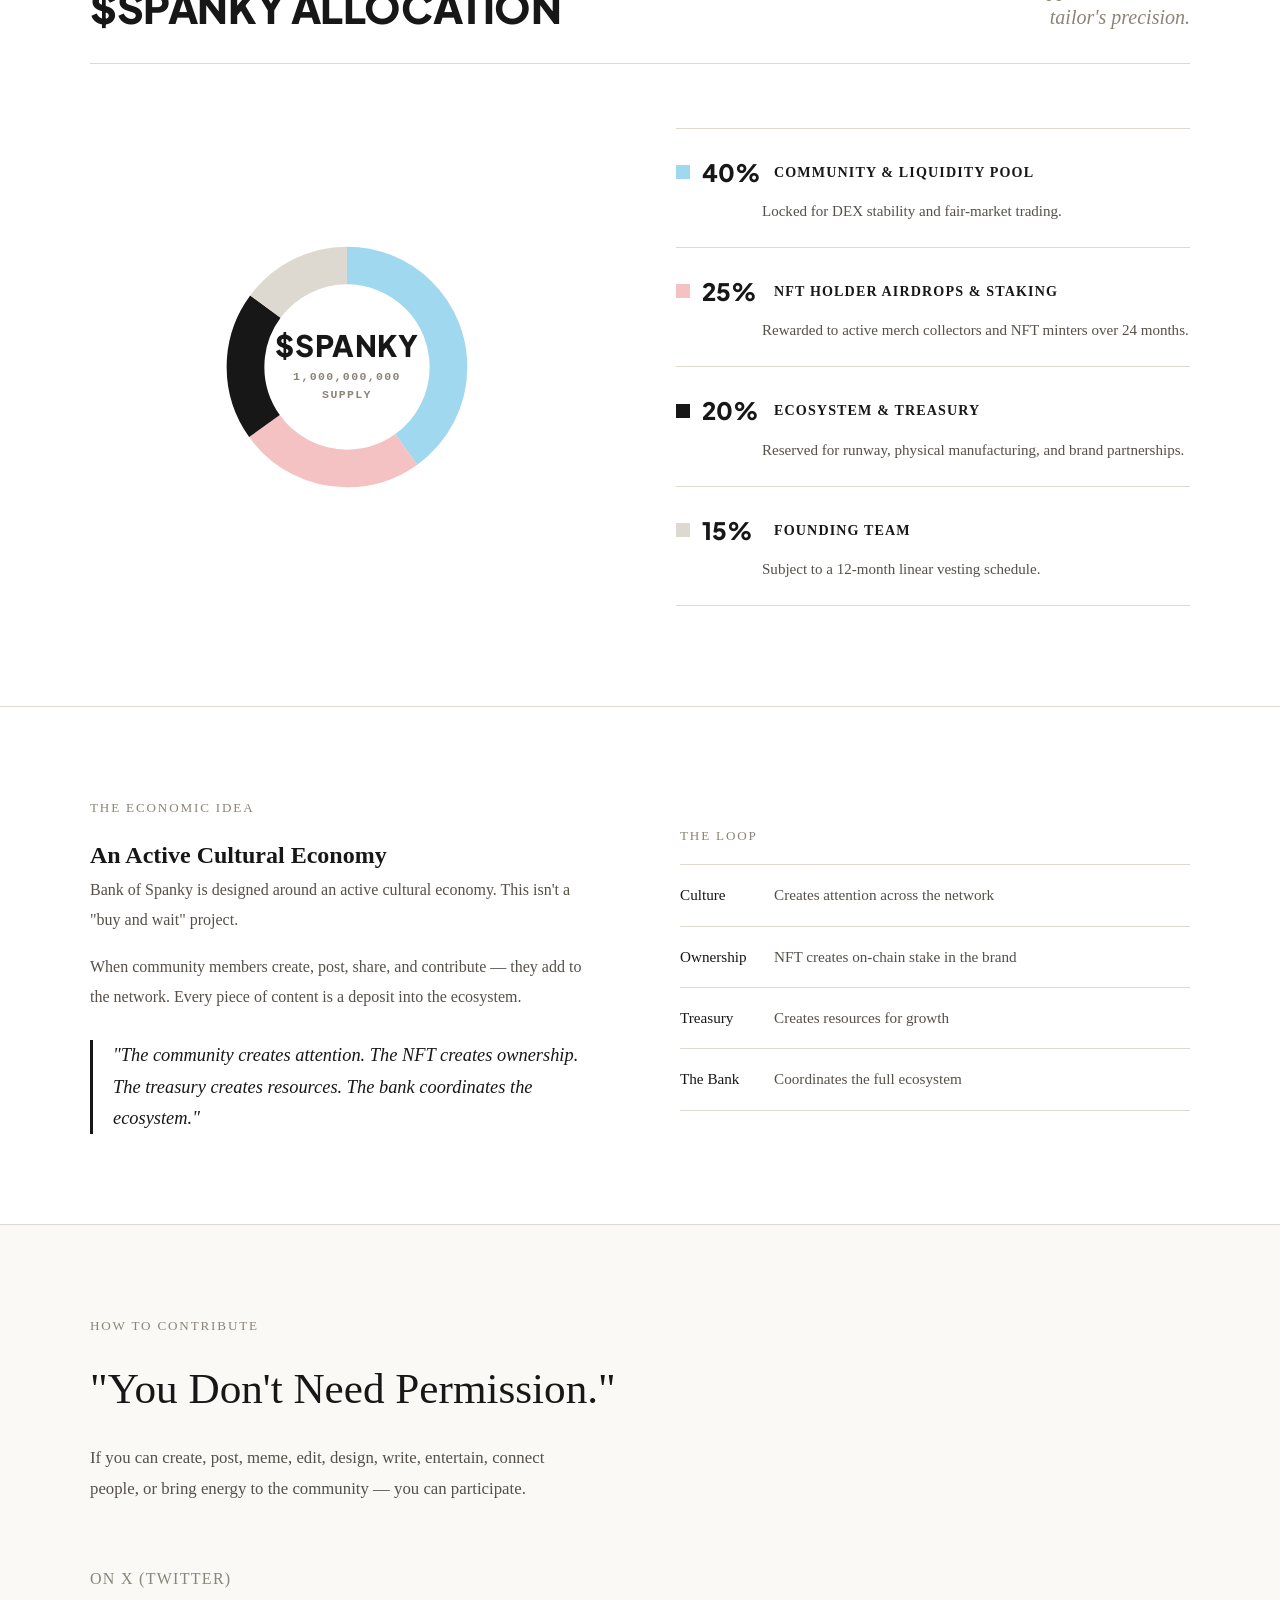
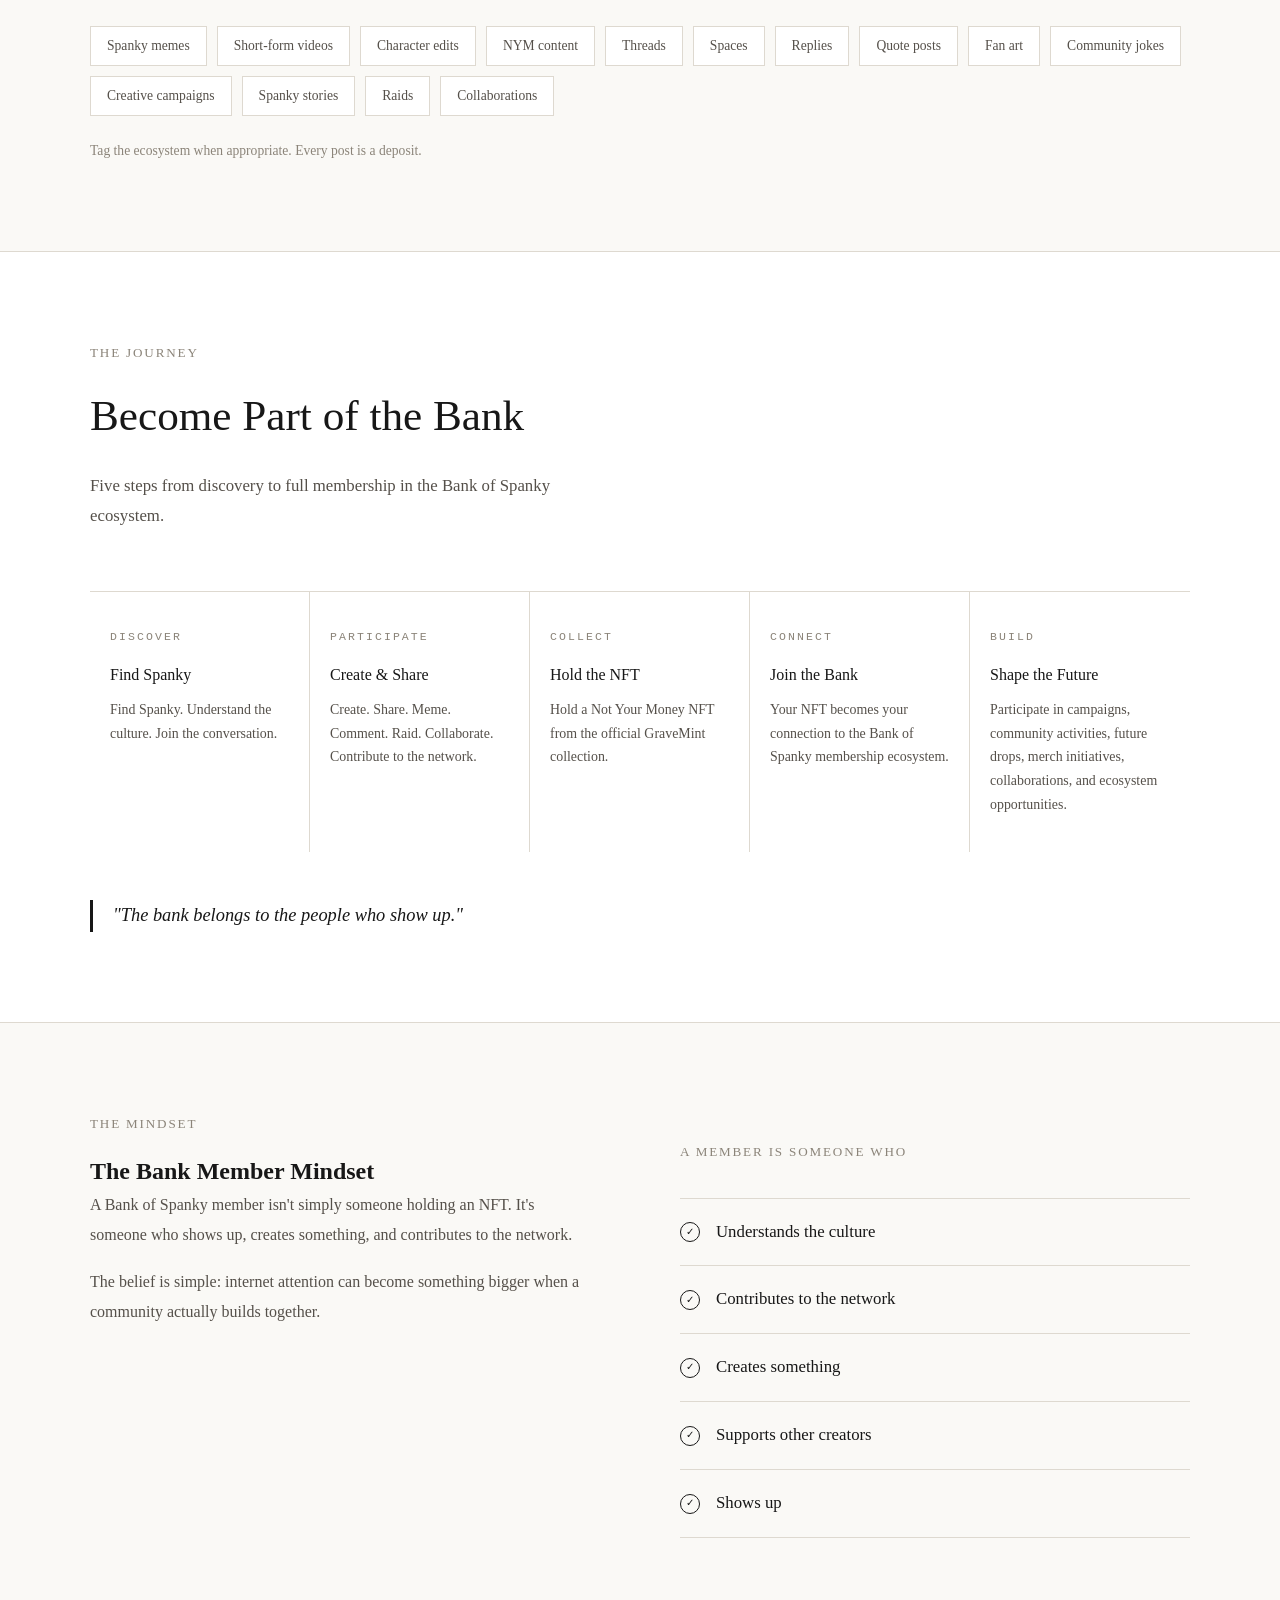
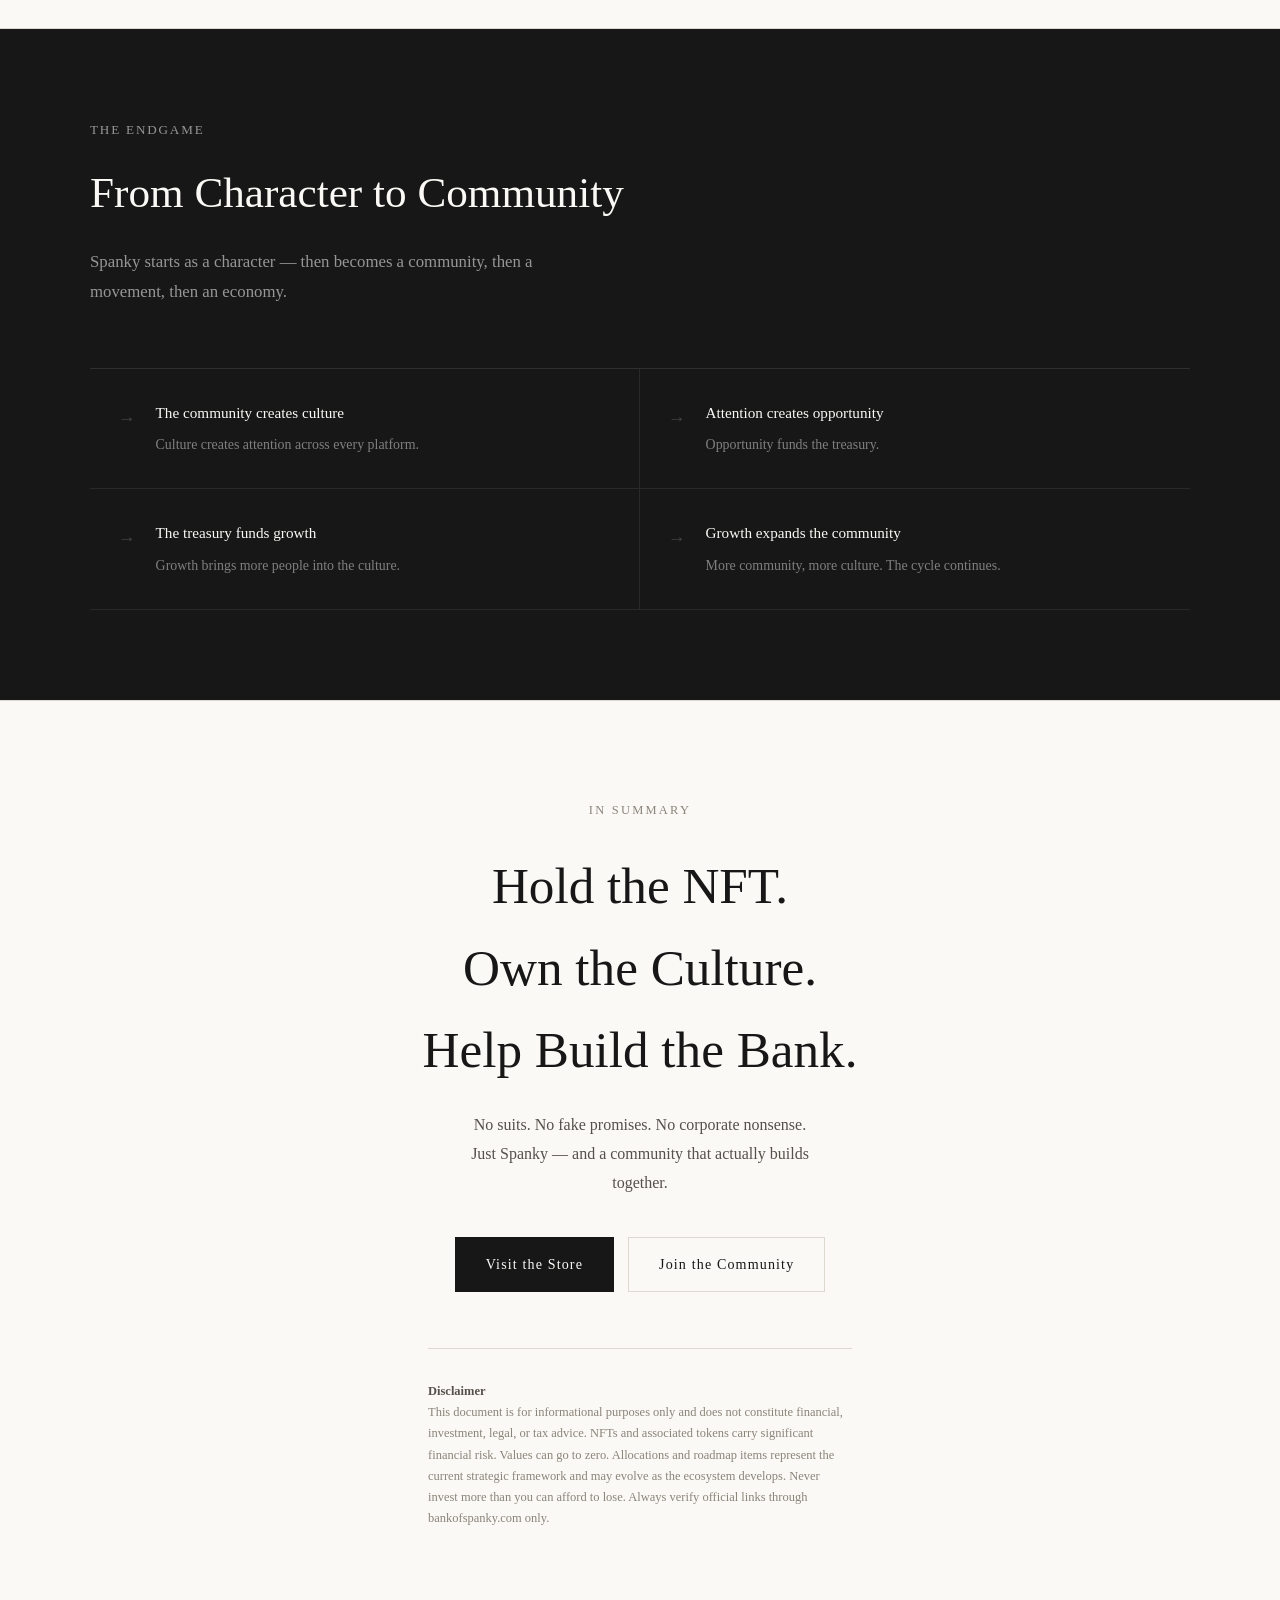
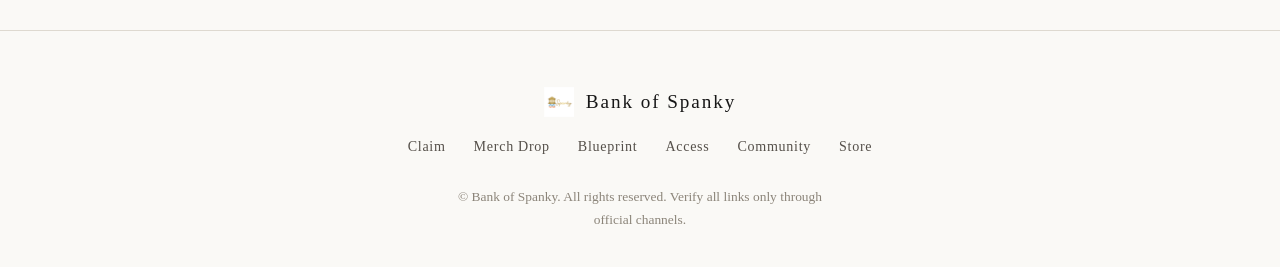
==== commit db210b53: "Remove section number prefixes and em-dashes across all pages" ====
--- a/whitepaper/index.html
+++ b/whitepaper/index.html
@@ -518,17 +518,17 @@
             </div>
             <div class="nym-grid">
                 <div class="nym-card">
-                    <div class="card-num">01 — Ownership</div>
+                    <div class="card-num">Ownership</div>
                     <h3>A Collectible</h3>
                     <p>A unique digital collectible directly connected to the Spanky ecosystem — verifiable, on-chain, and permanently yours.</p>
                 </div>
                 <div class="nym-card">
-                    <div class="card-num">02 — Membership</div>
+                    <div class="card-num">Membership</div>
                     <h3>A Connection</h3>
                     <p>A living connection to the Bank of Spanky community — not a passive asset, but an active membership to a growing network.</p>
                 </div>
                 <div class="nym-card">
-                    <div class="card-num">03 — Access</div>
+                    <div class="card-num">Access</div>
                     <h3>A Gateway</h3>
                     <p>A gateway to future experiences, campaigns, drops, merchandise, community initiatives, and ecosystem opportunities.</p>
                 </div>
@@ -760,27 +760,27 @@
             </div>
             <div class="steps-grid">
                 <div class="step-item">
-                    <div class="step-num">01 — Discover</div>
+                    <div class="step-num">Discover</div>
                     <div class="step-title">Find Spanky</div>
                     <p class="step-desc">Find Spanky. Understand the culture. Join the conversation.</p>
                 </div>
                 <div class="step-item">
-                    <div class="step-num">02 — Participate</div>
+                    <div class="step-num">Participate</div>
                     <div class="step-title">Create &amp; Share</div>
                     <p class="step-desc">Create. Share. Meme. Comment. Raid. Collaborate. Contribute to the network.</p>
                 </div>
                 <div class="step-item">
-                    <div class="step-num">03 — Collect</div>
+                    <div class="step-num">Collect</div>
                     <div class="step-title">Hold the NFT</div>
                     <p class="step-desc">Hold a Not Your Money NFT from the official GraveMint collection.</p>
                 </div>
                 <div class="step-item">
-                    <div class="step-num">04 — Connect</div>
+                    <div class="step-num">Connect</div>
                     <div class="step-title">Join the Bank</div>
                     <p class="step-desc">Your NFT becomes your connection to the Bank of Spanky membership ecosystem.</p>
                 </div>
                 <div class="step-item">
-                    <div class="step-num">05 — Build</div>
+                    <div class="step-num">Build</div>
                     <div class="step-title">Shape the Future</div>
                     <p class="step-desc">Participate in campaigns, community activities, future drops, merch initiatives, collaborations, and ecosystem opportunities.</p>
                 </div>
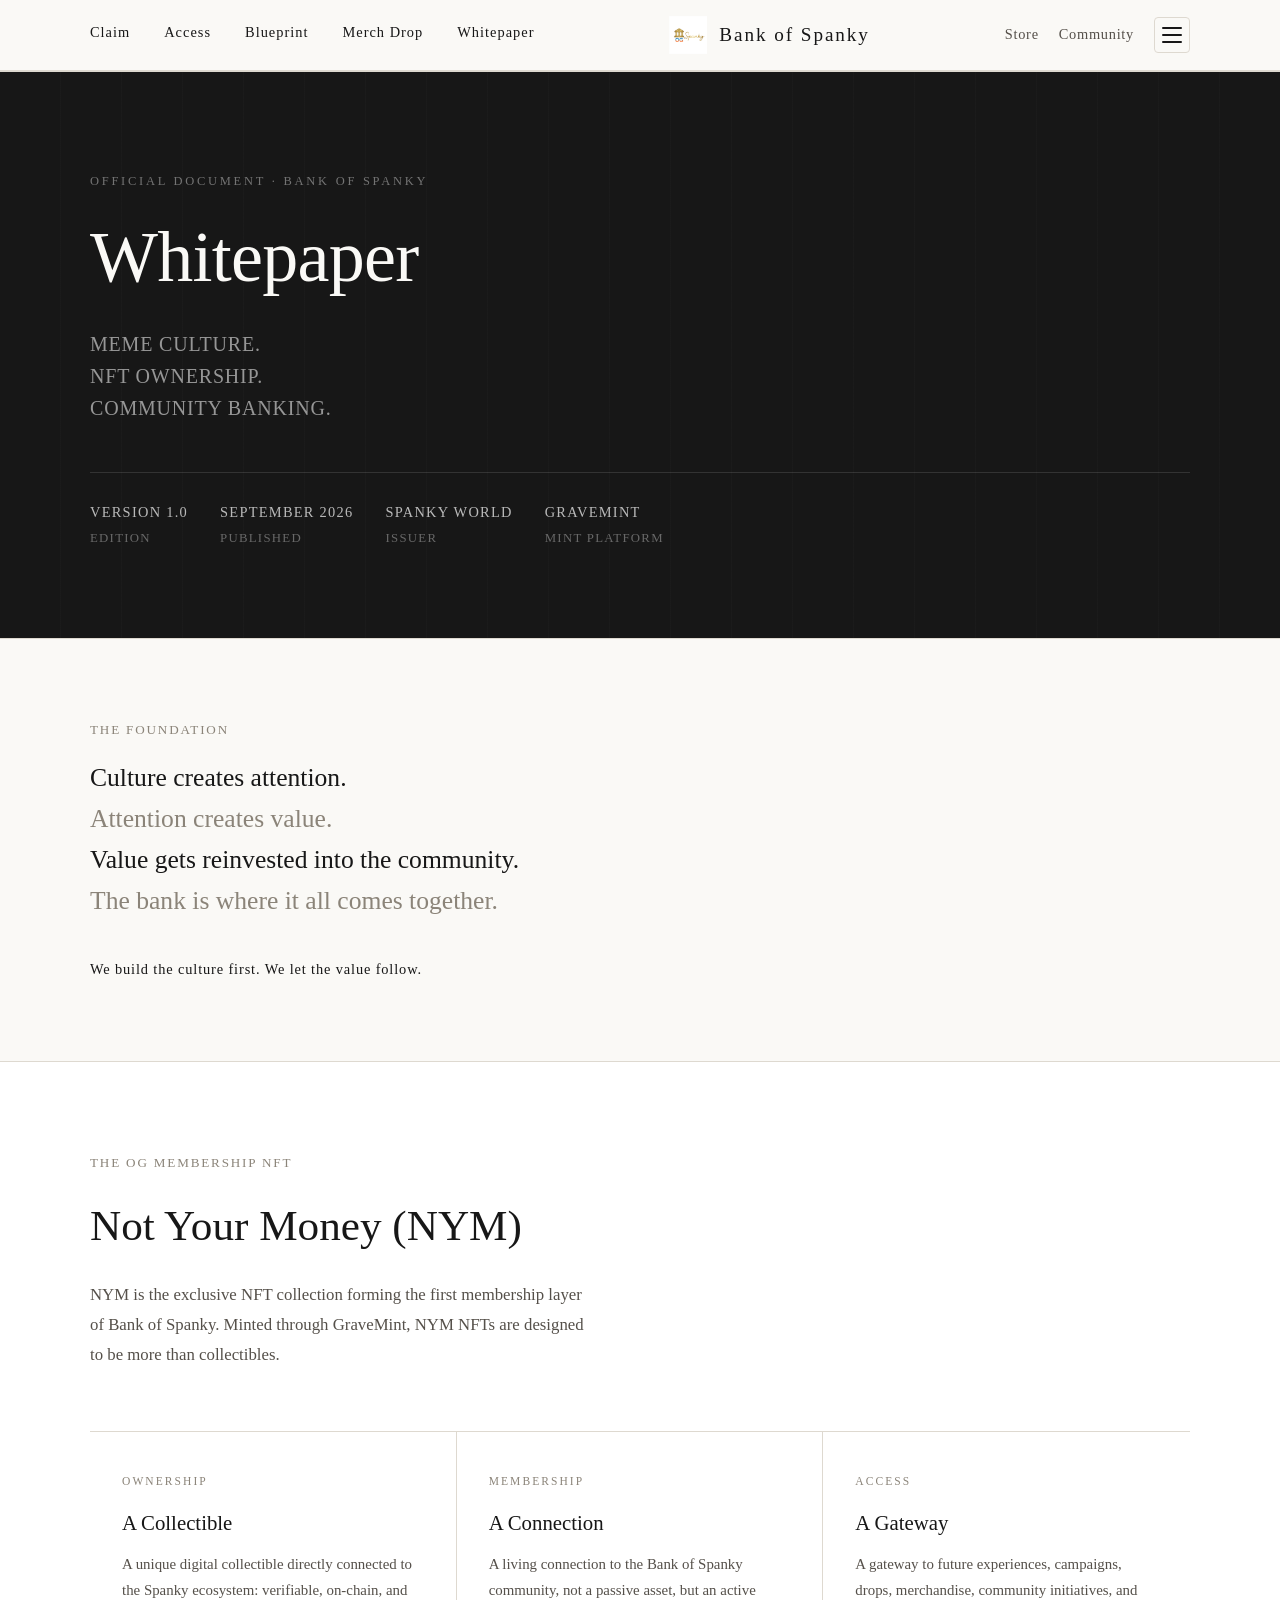
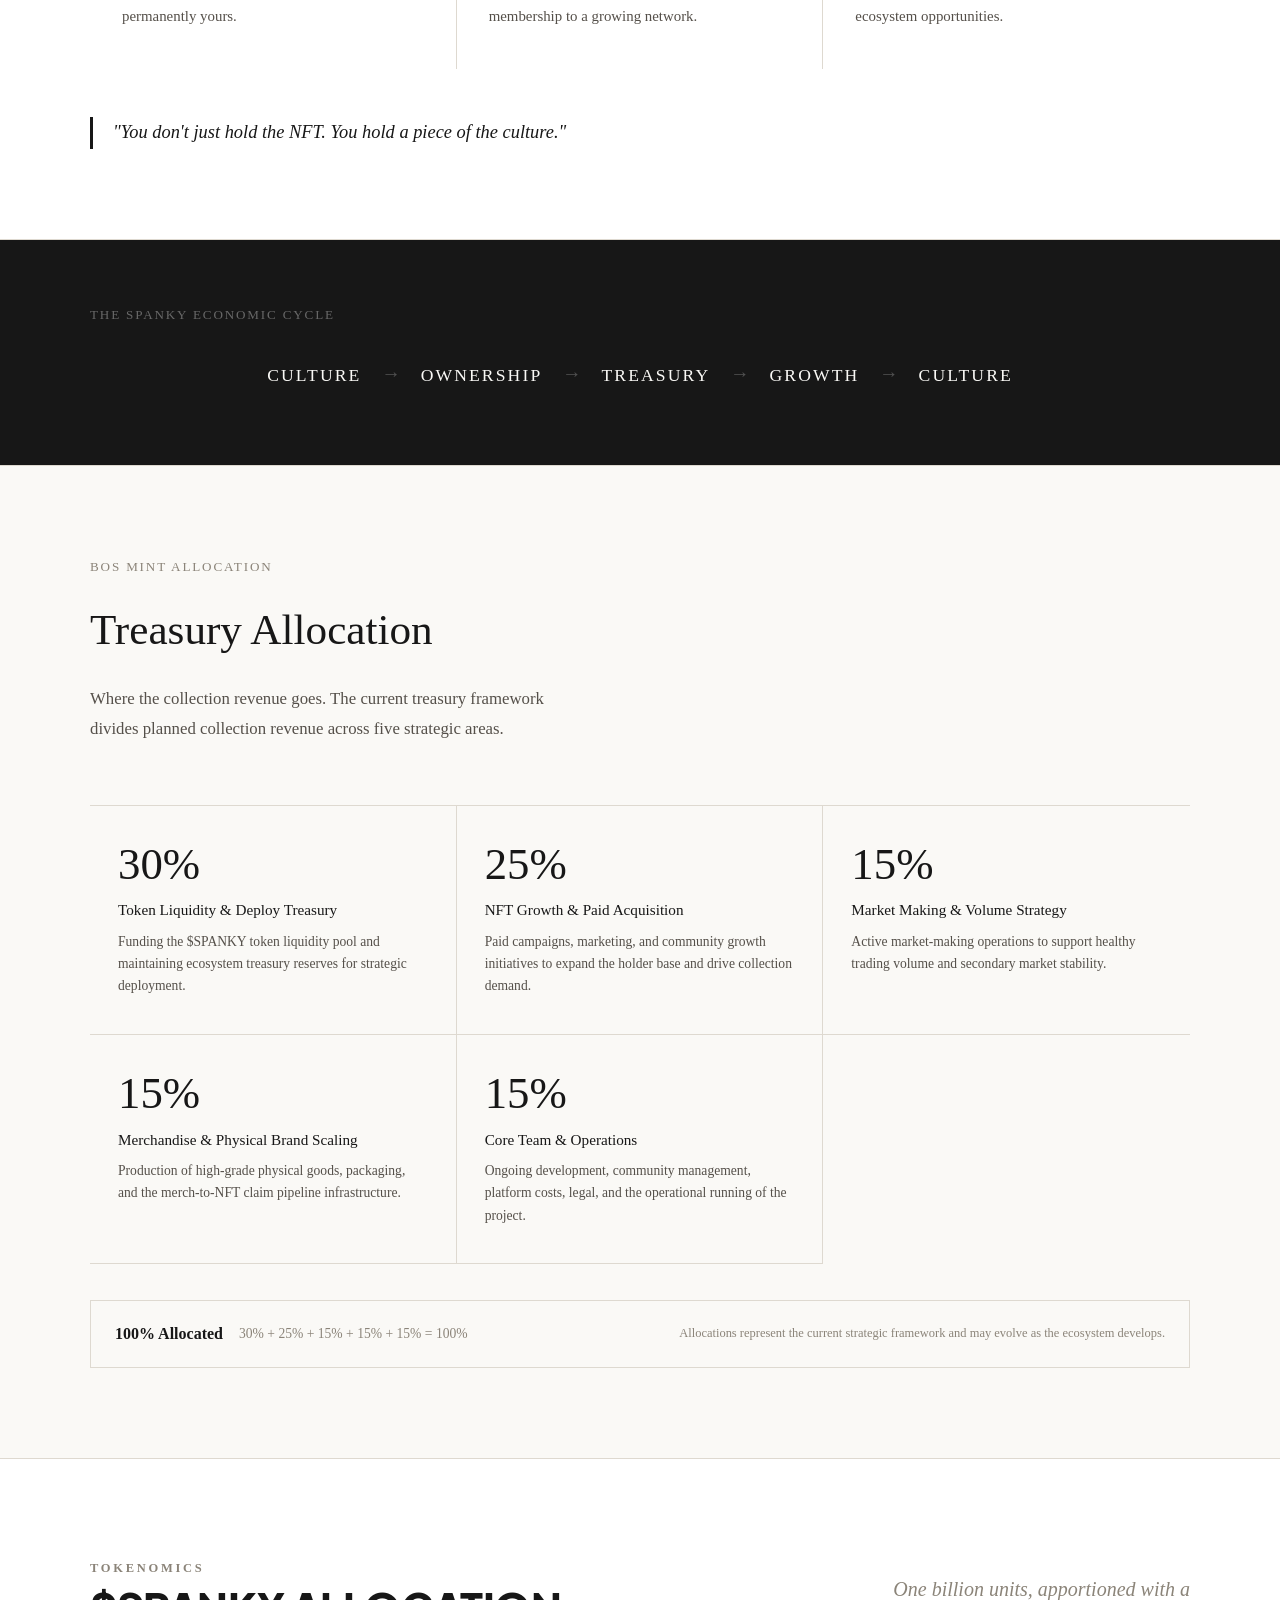
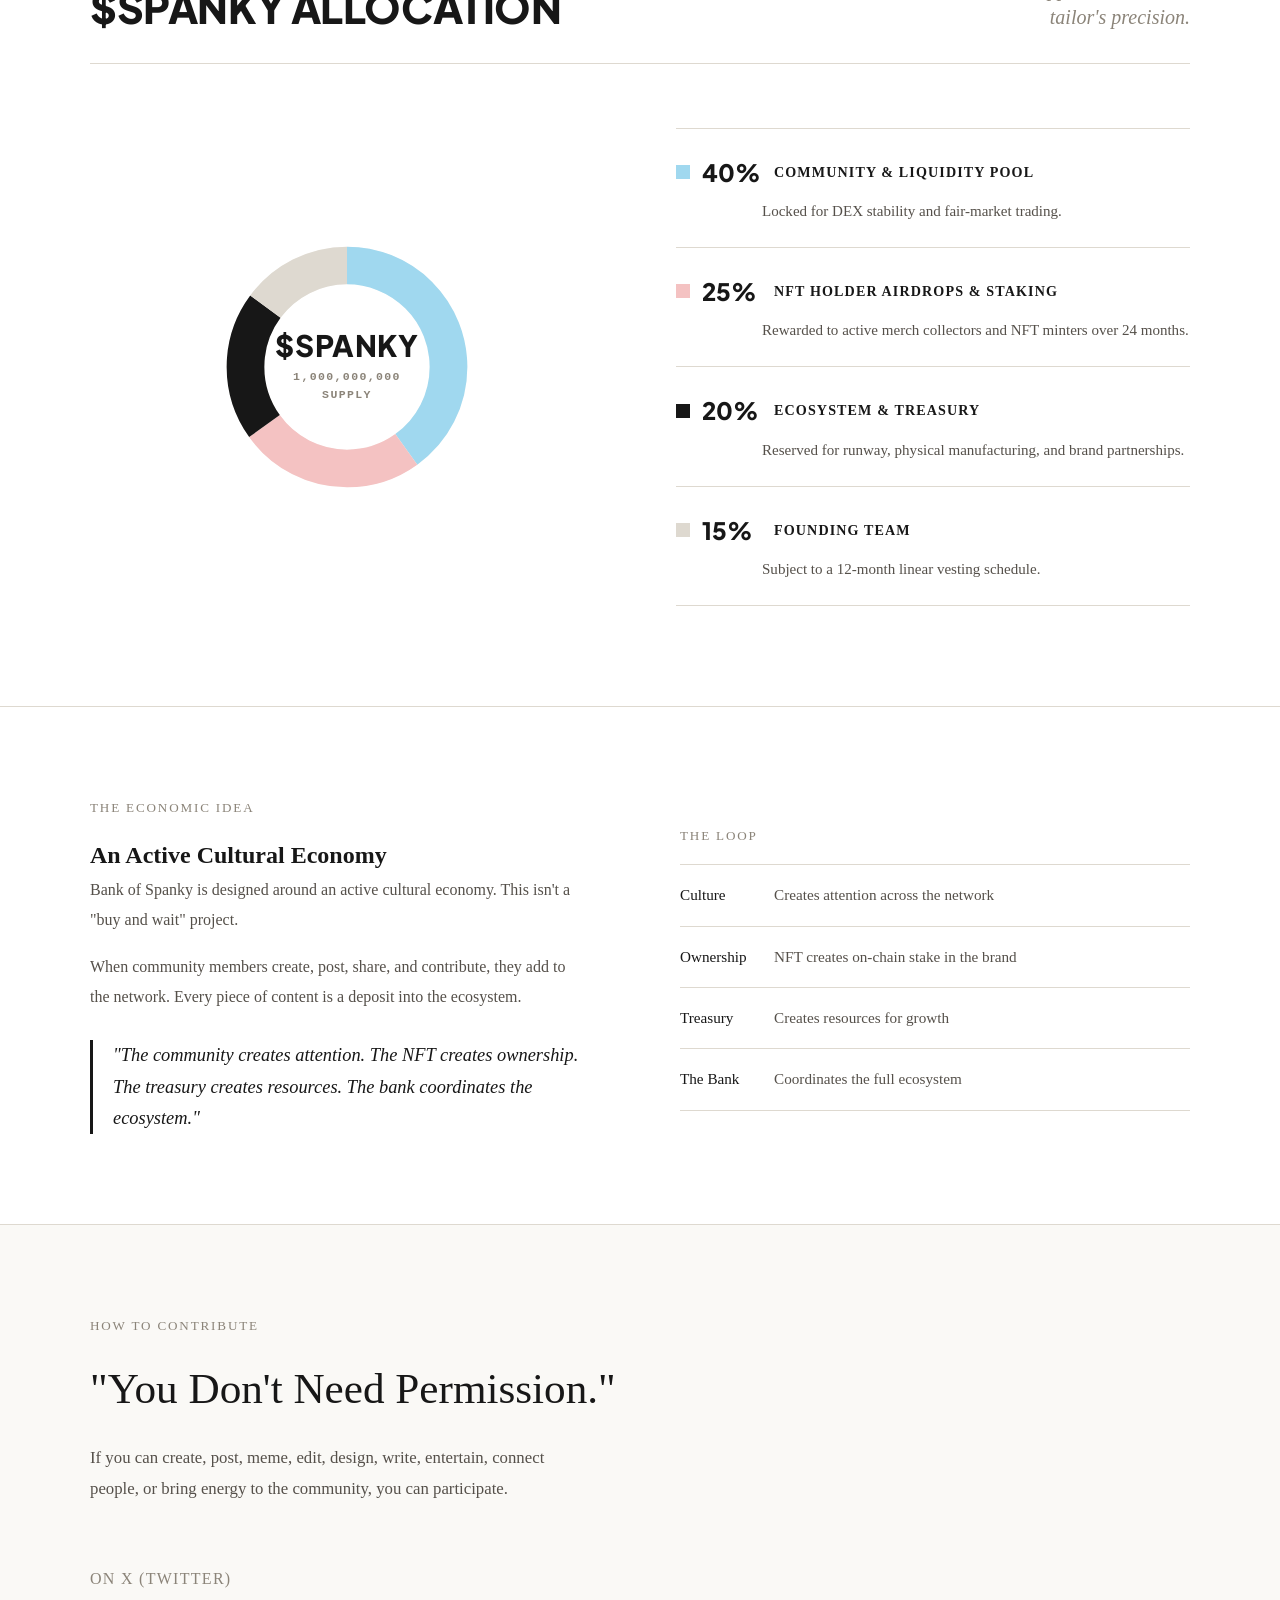
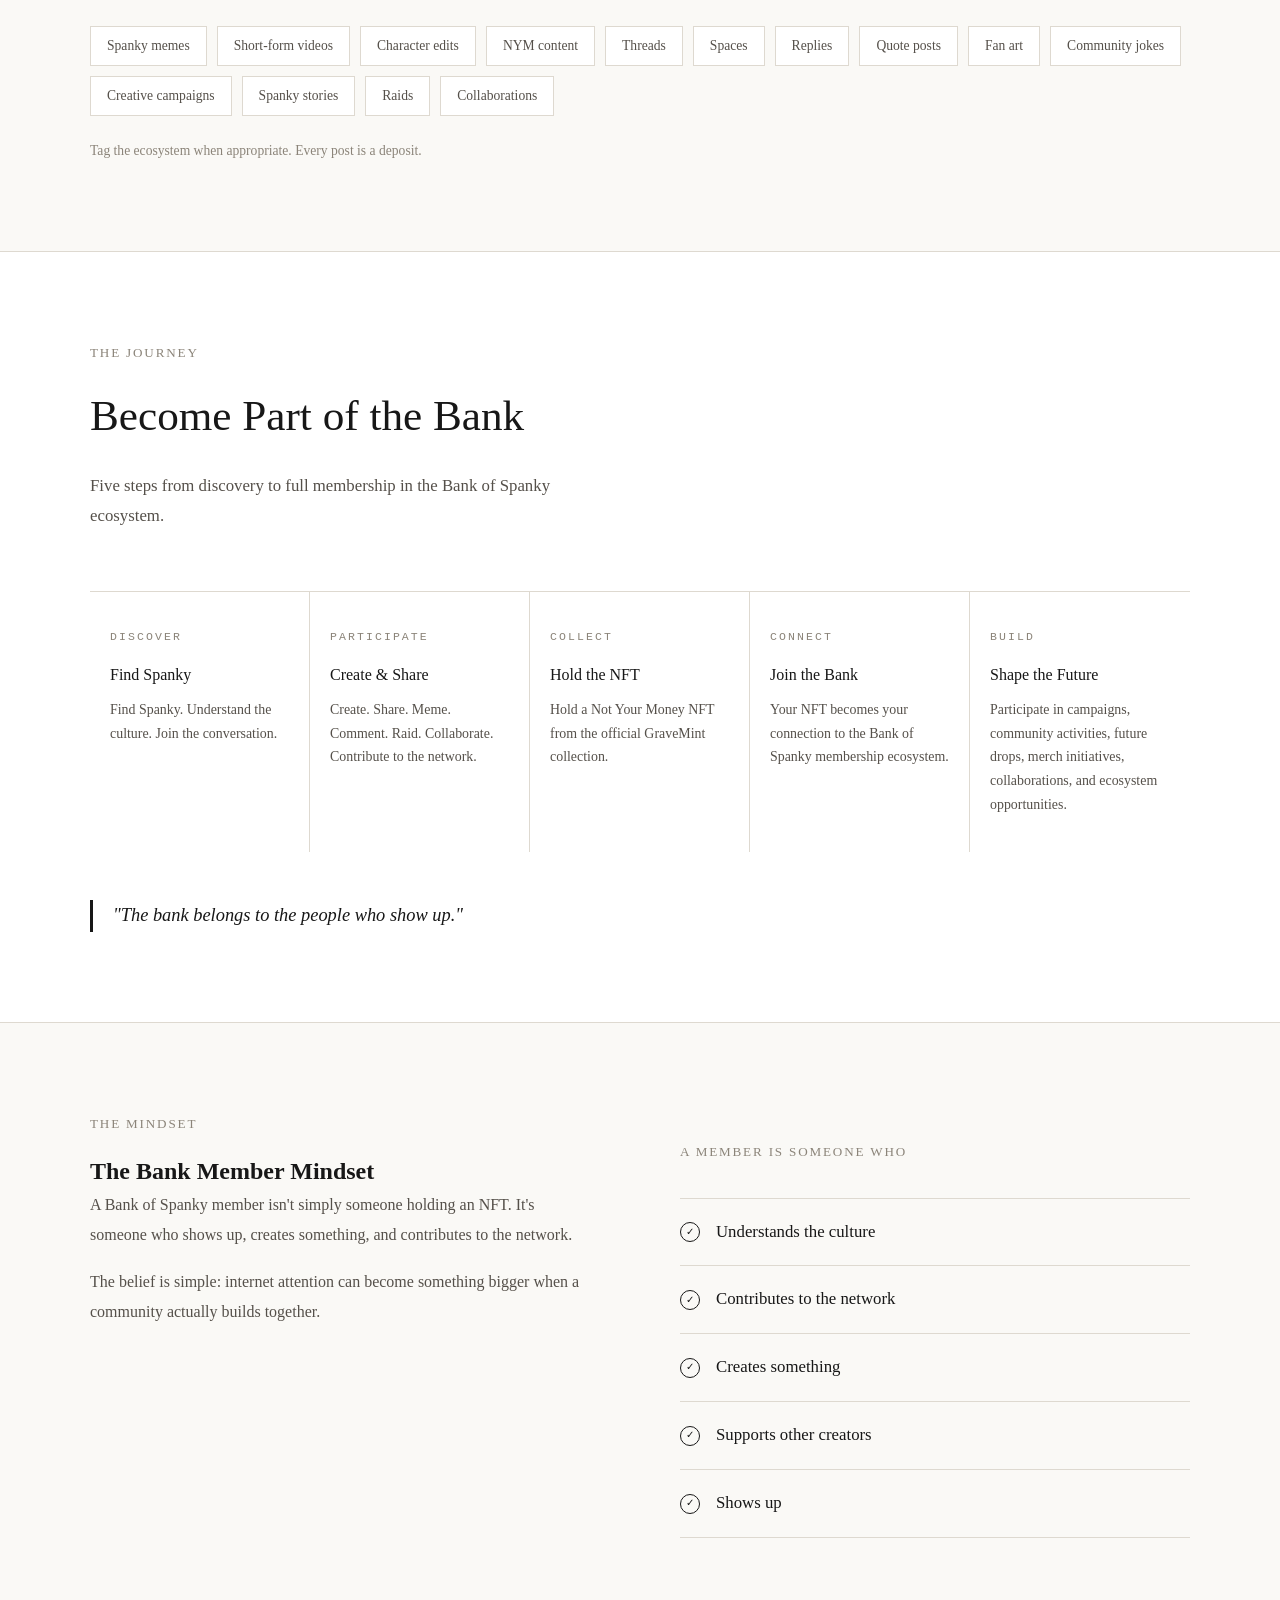
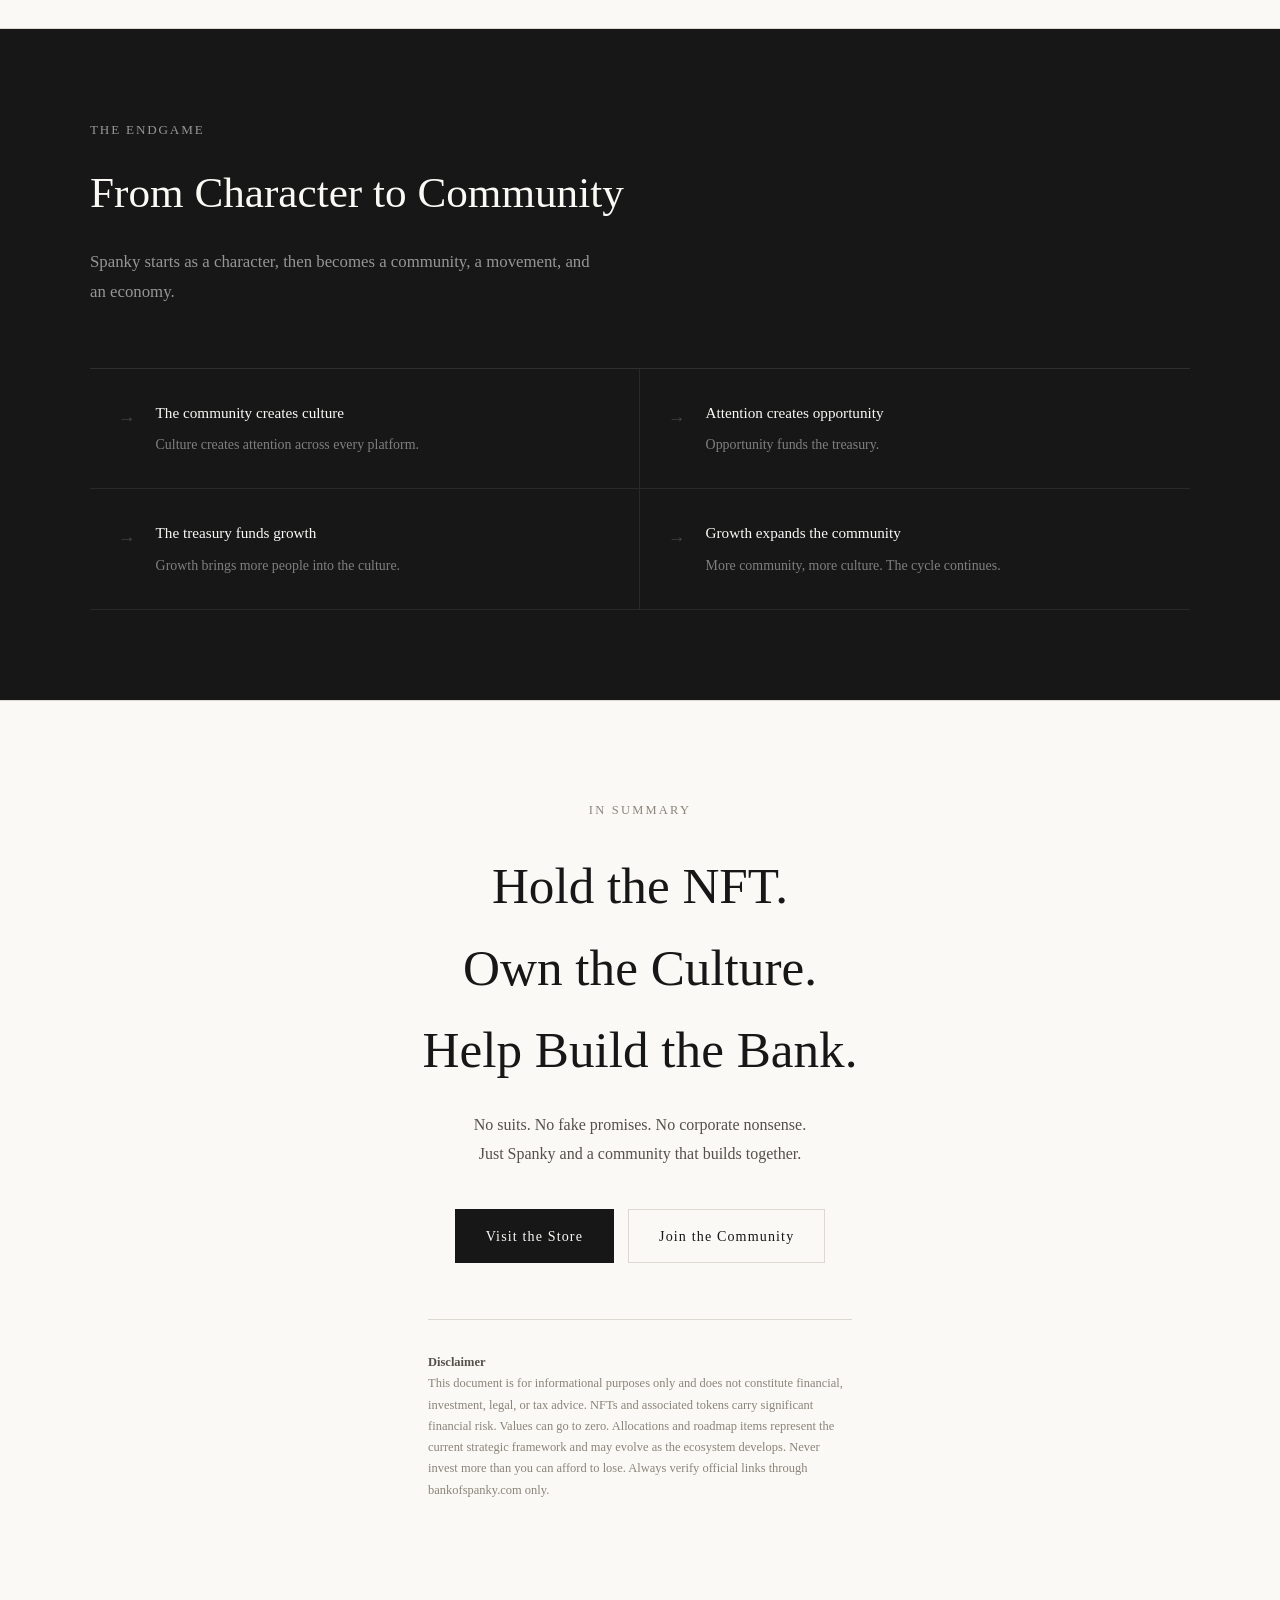
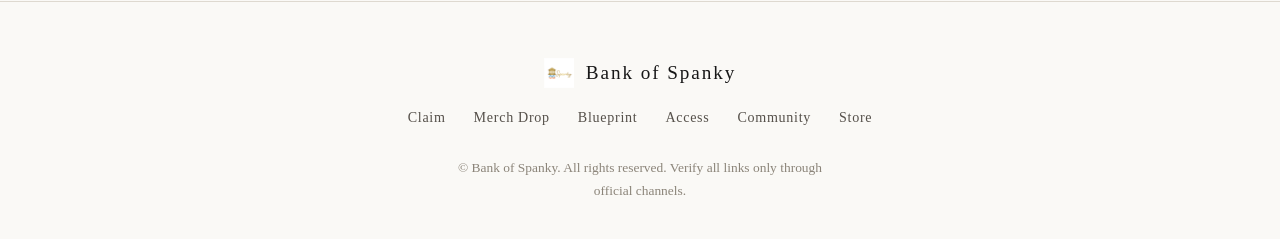
==== commit af957a15: "Use official vector logos for Phantom & Solflare, replace all emojis with SVG icons, and clean up da" ====
--- a/whitepaper/index.html
+++ b/whitepaper/index.html
@@ -4,8 +4,8 @@
 <head>
     <meta charset="UTF-8">
     <meta name="viewport" content="width=device-width, initial-scale=1.0">
-    <meta name="description" content="Bank of Spanky Whitepaper — Meme Culture. NFT Ownership. Community Banking.">
-    <title>Whitepaper — Bank of Spanky</title>
+    <meta name="description" content="Bank of Spanky Whitepaper. Meme Culture. NFT Ownership. Community Banking.">
+    <title>Whitepaper | Bank of Spanky</title>
     <link rel="preconnect" href="https://fonts.googleapis.com">
     <link rel="preconnect" href="https://fonts.gstatic.com" crossorigin>
     <link href="https://fonts.googleapis.com/css2?family=Inter:wght@400;500;600;700&family=Plus+Jakarta+Sans:wght@500;600;700;800&family=Georgia&display=swap" rel="stylesheet">
@@ -520,12 +520,12 @@
                 <div class="nym-card">
                     <div class="card-num">Ownership</div>
                     <h3>A Collectible</h3>
-                    <p>A unique digital collectible directly connected to the Spanky ecosystem — verifiable, on-chain, and permanently yours.</p>
+                    <p>A unique digital collectible directly connected to the Spanky ecosystem: verifiable, on-chain, and permanently yours.</p>
                 </div>
                 <div class="nym-card">
                     <div class="card-num">Membership</div>
                     <h3>A Connection</h3>
-                    <p>A living connection to the Bank of Spanky community — not a passive asset, but an active membership to a growing network.</p>
+                    <p>A living connection to the Bank of Spanky community, not a passive asset, but an active membership to a growing network.</p>
                 </div>
                 <div class="nym-card">
                     <div class="card-num">Access</div>
@@ -698,7 +698,7 @@
                     <h2>An Active Cultural Economy</h2>
                     <div class="wp-body">
                         <p>Bank of Spanky is designed around an active cultural economy. This isn't a "buy and wait" project.</p>
-                        <p>When community members create, post, share, and contribute — they add to the network. Every piece of content is a deposit into the ecosystem.</p>
+                        <p>When community members create, post, share, and contribute, they add to the network. Every piece of content is a deposit into the ecosystem.</p>
                         <p class="pull-quote">"The community creates attention. The NFT creates ownership. The treasury creates resources. The bank coordinates the ecosystem."</p>
                     </div>
                 </div>
@@ -723,7 +723,7 @@
             <div class="section-eyebrow">How to Contribute</div>
             <div class="section-head">
                 <h2>"You Don't Need Permission."</h2>
-                <p>If you can create, post, meme, edit, design, write, entertain, connect people, or bring energy to the community — you can participate.</p>
+                <p>If you can create, post, meme, edit, design, write, entertain, connect people, or bring energy to the community, you can participate.</p>
             </div>
             <div class="wp-body" style="margin-bottom:32px;">
                 <h3 style="font-size:1rem;font-weight:500;letter-spacing:0.08em;text-transform:uppercase;margin-bottom:0;color:var(--warm-grey);">On X (Twitter)</h3>
@@ -827,7 +827,7 @@
             <div class="section-eyebrow">The Endgame</div>
             <div class="section-head">
                 <h2>From Character to Community</h2>
-                <p>Spanky starts as a character — then becomes a community, then a movement, then an economy.</p>
+                <p>Spanky starts as a character, then becomes a community, a movement, and an economy.</p>
             </div>
             <div class="endgame-loop">
                 <div class="endgame-item">
@@ -869,7 +869,7 @@
         <div class="wrap">
             <p style="font-size:0.78rem;letter-spacing:0.18em;text-transform:uppercase;color:var(--warm-grey);margin-bottom:24px;">In Summary</p>
             <h2>Hold the NFT.<br>Own the Culture.<br>Help Build the Bank.</h2>
-            <p class="closing-copy">No suits. No fake promises. No corporate nonsense. Just Spanky — and a community that actually builds together.</p>
+            <p class="closing-copy">No suits. No fake promises. No corporate nonsense. Just Spanky and a community that builds together.</p>
             <div style="display:flex;gap:14px;justify-content:center;flex-wrap:wrap;">
                 <a href="https://ogspanky.com" target="_blank" rel="noopener" class="btn btn-primary">Visit the Store</a>
                 <a href="../community.html" class="btn btn-secondary">Join the Community</a>
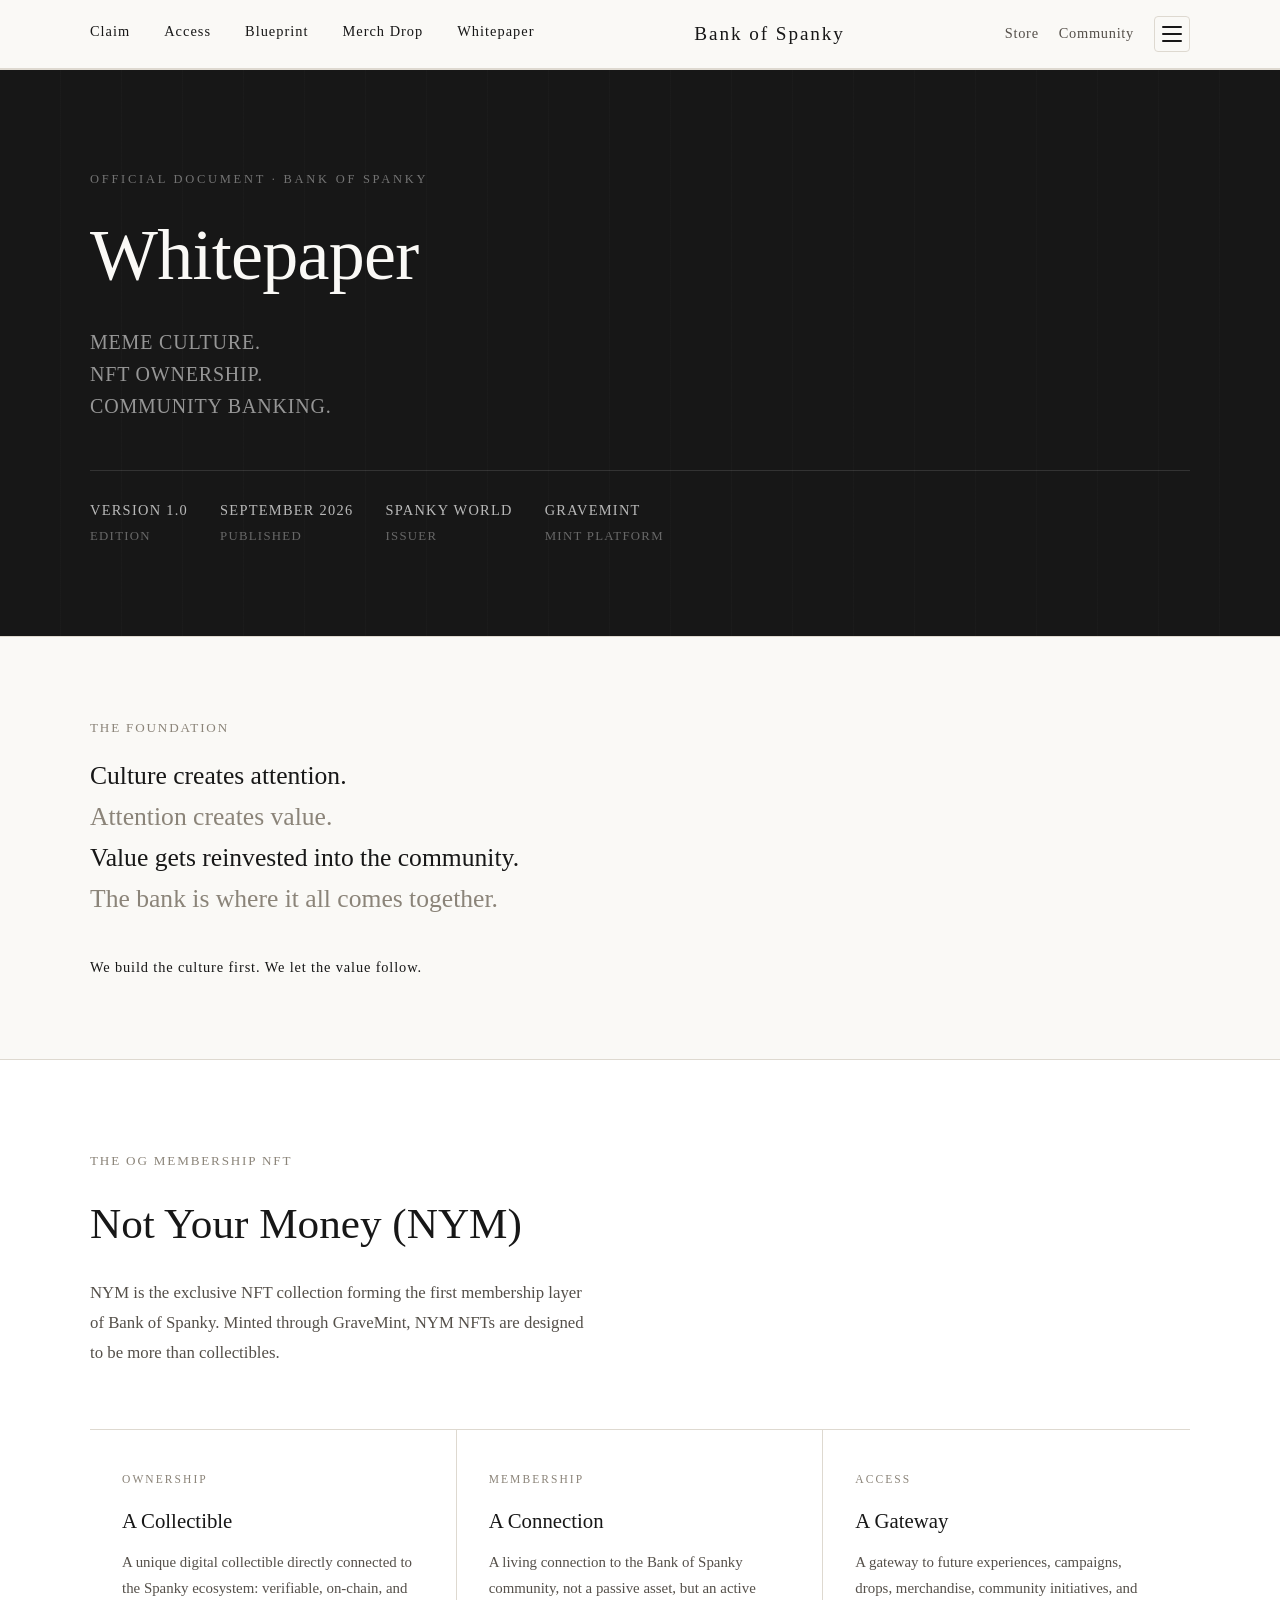
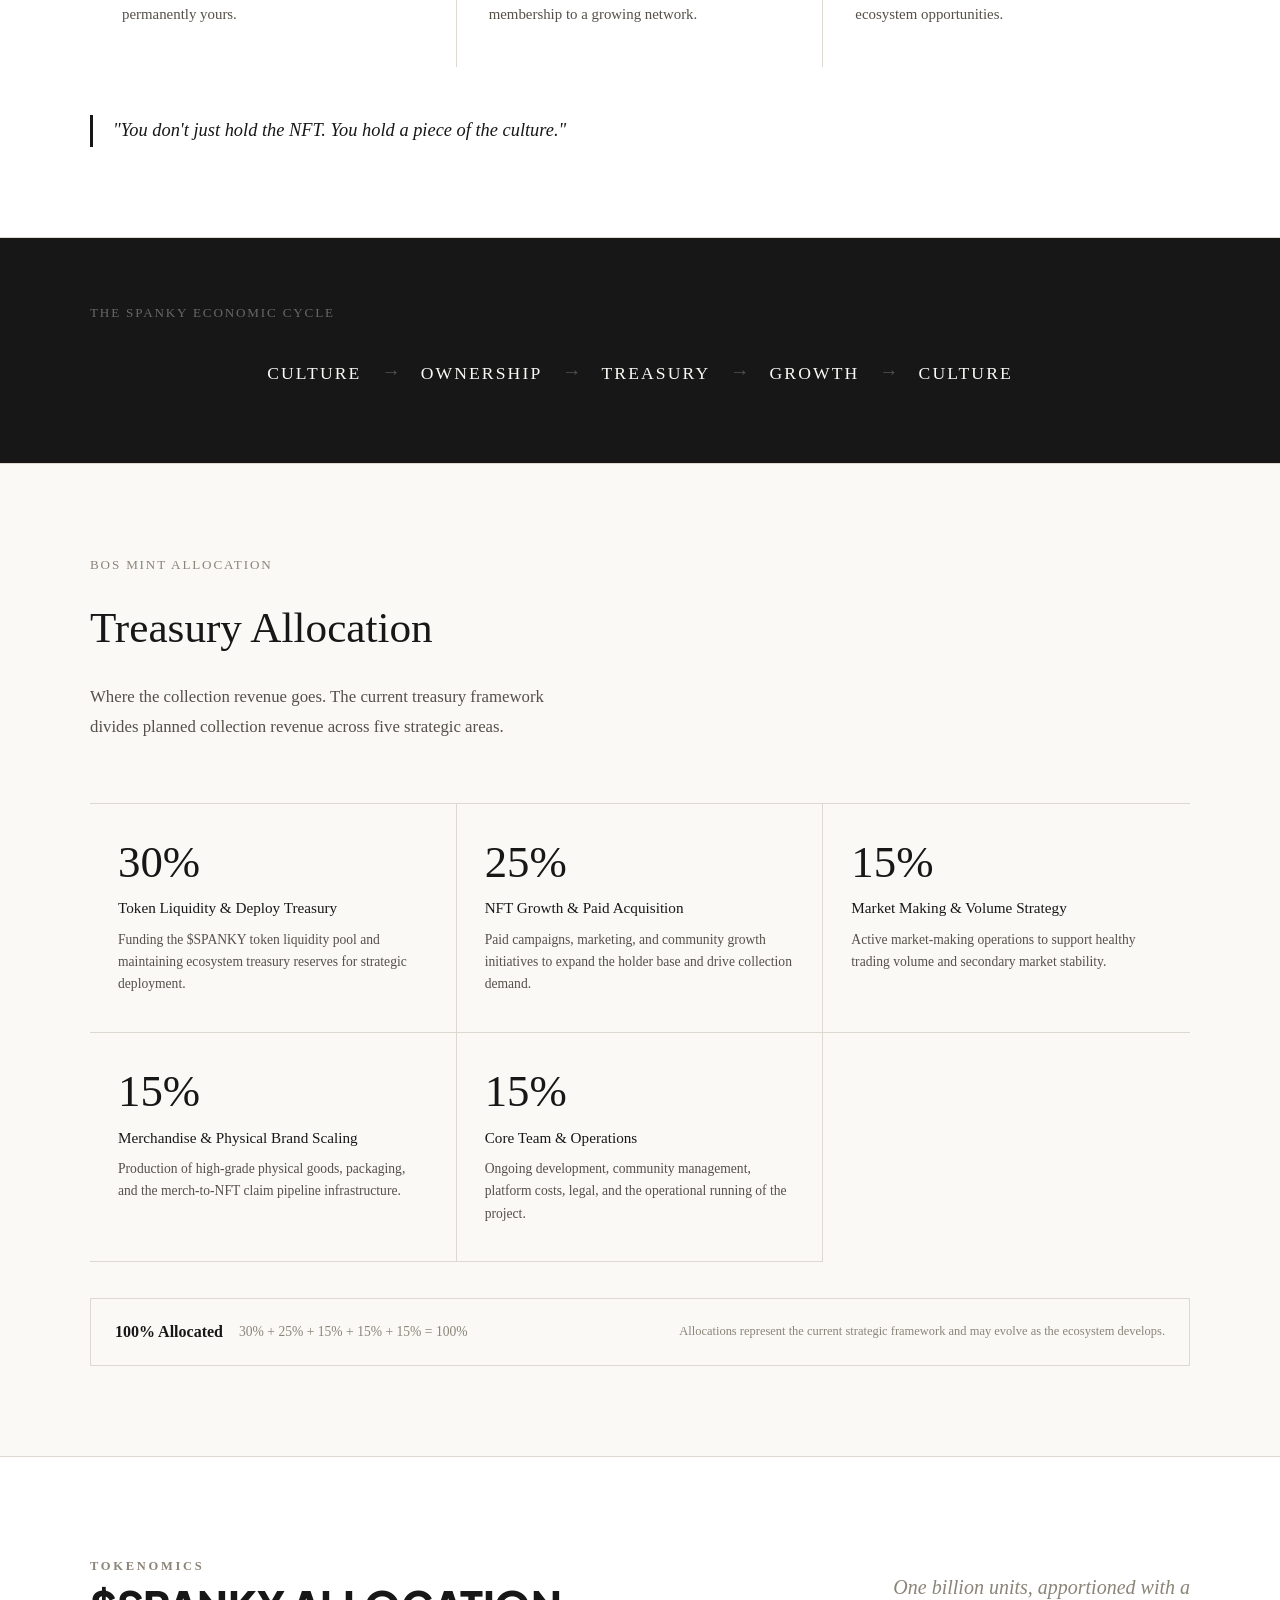
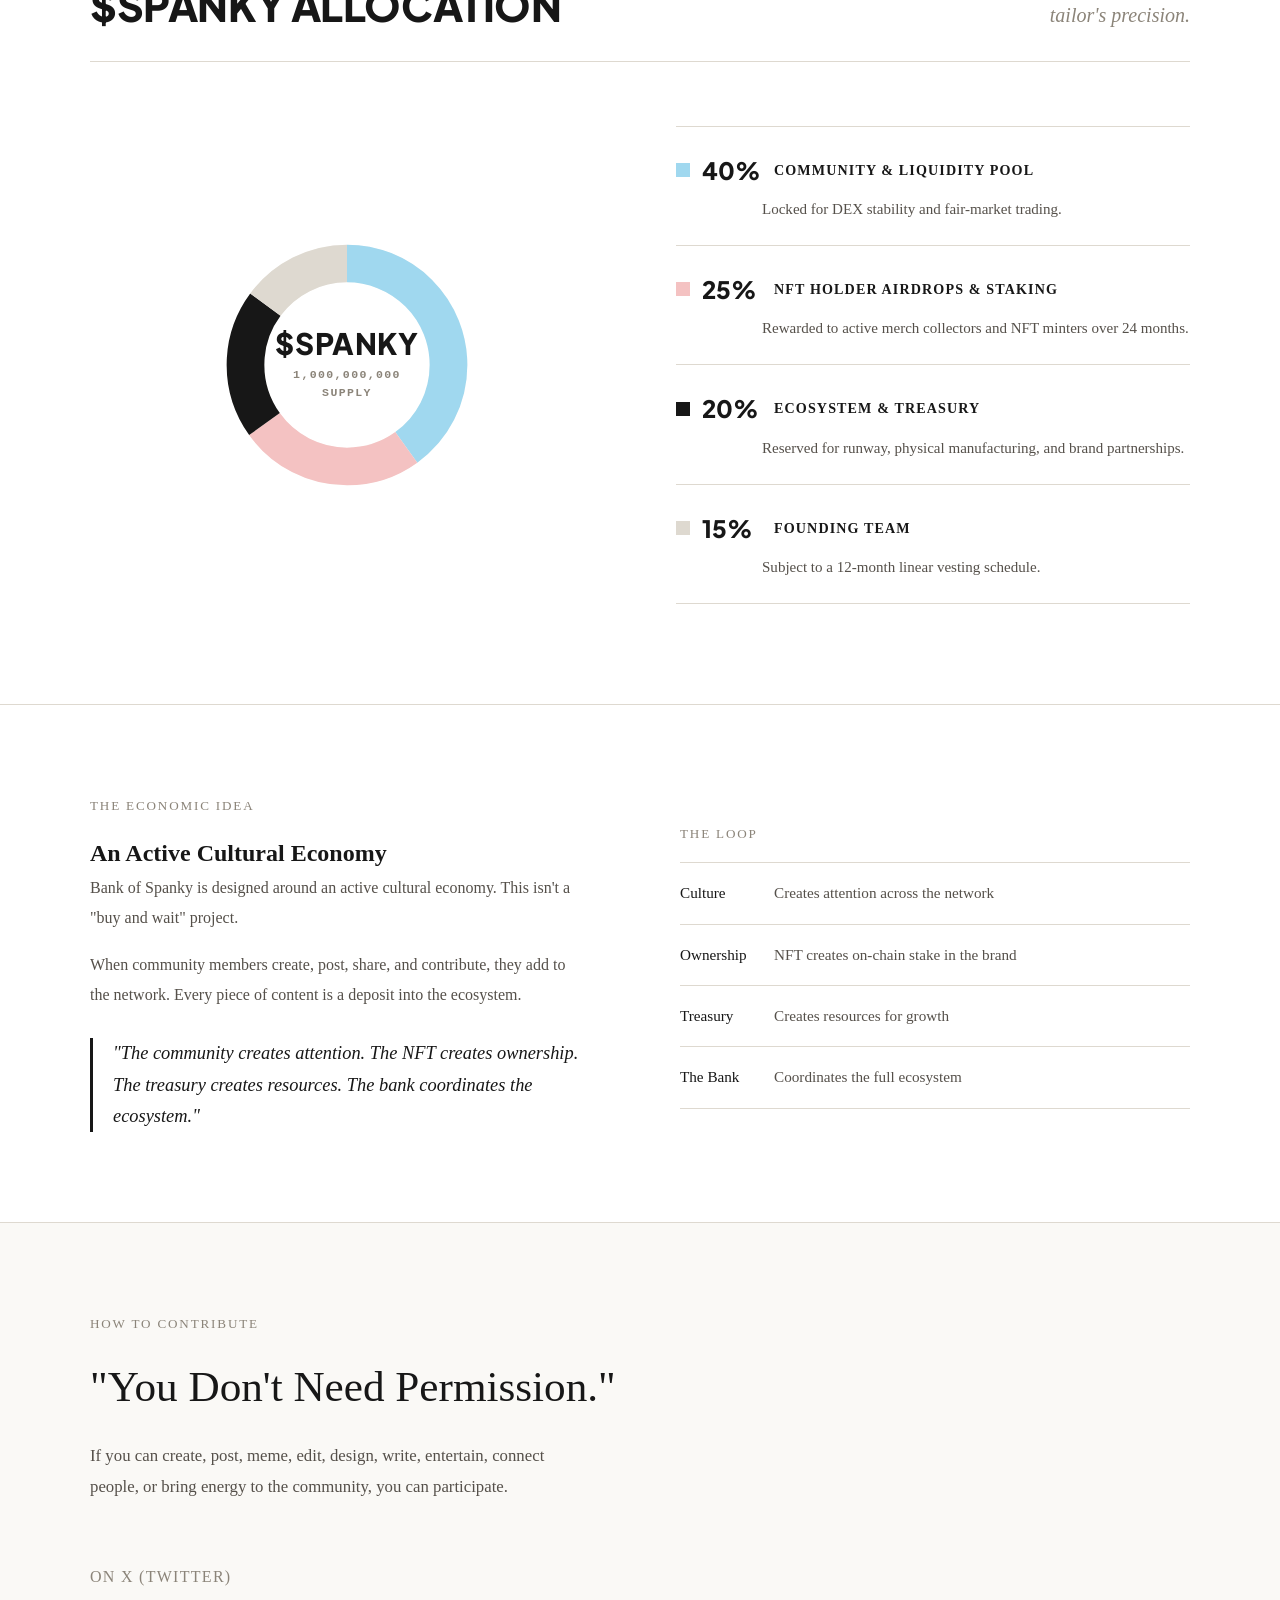
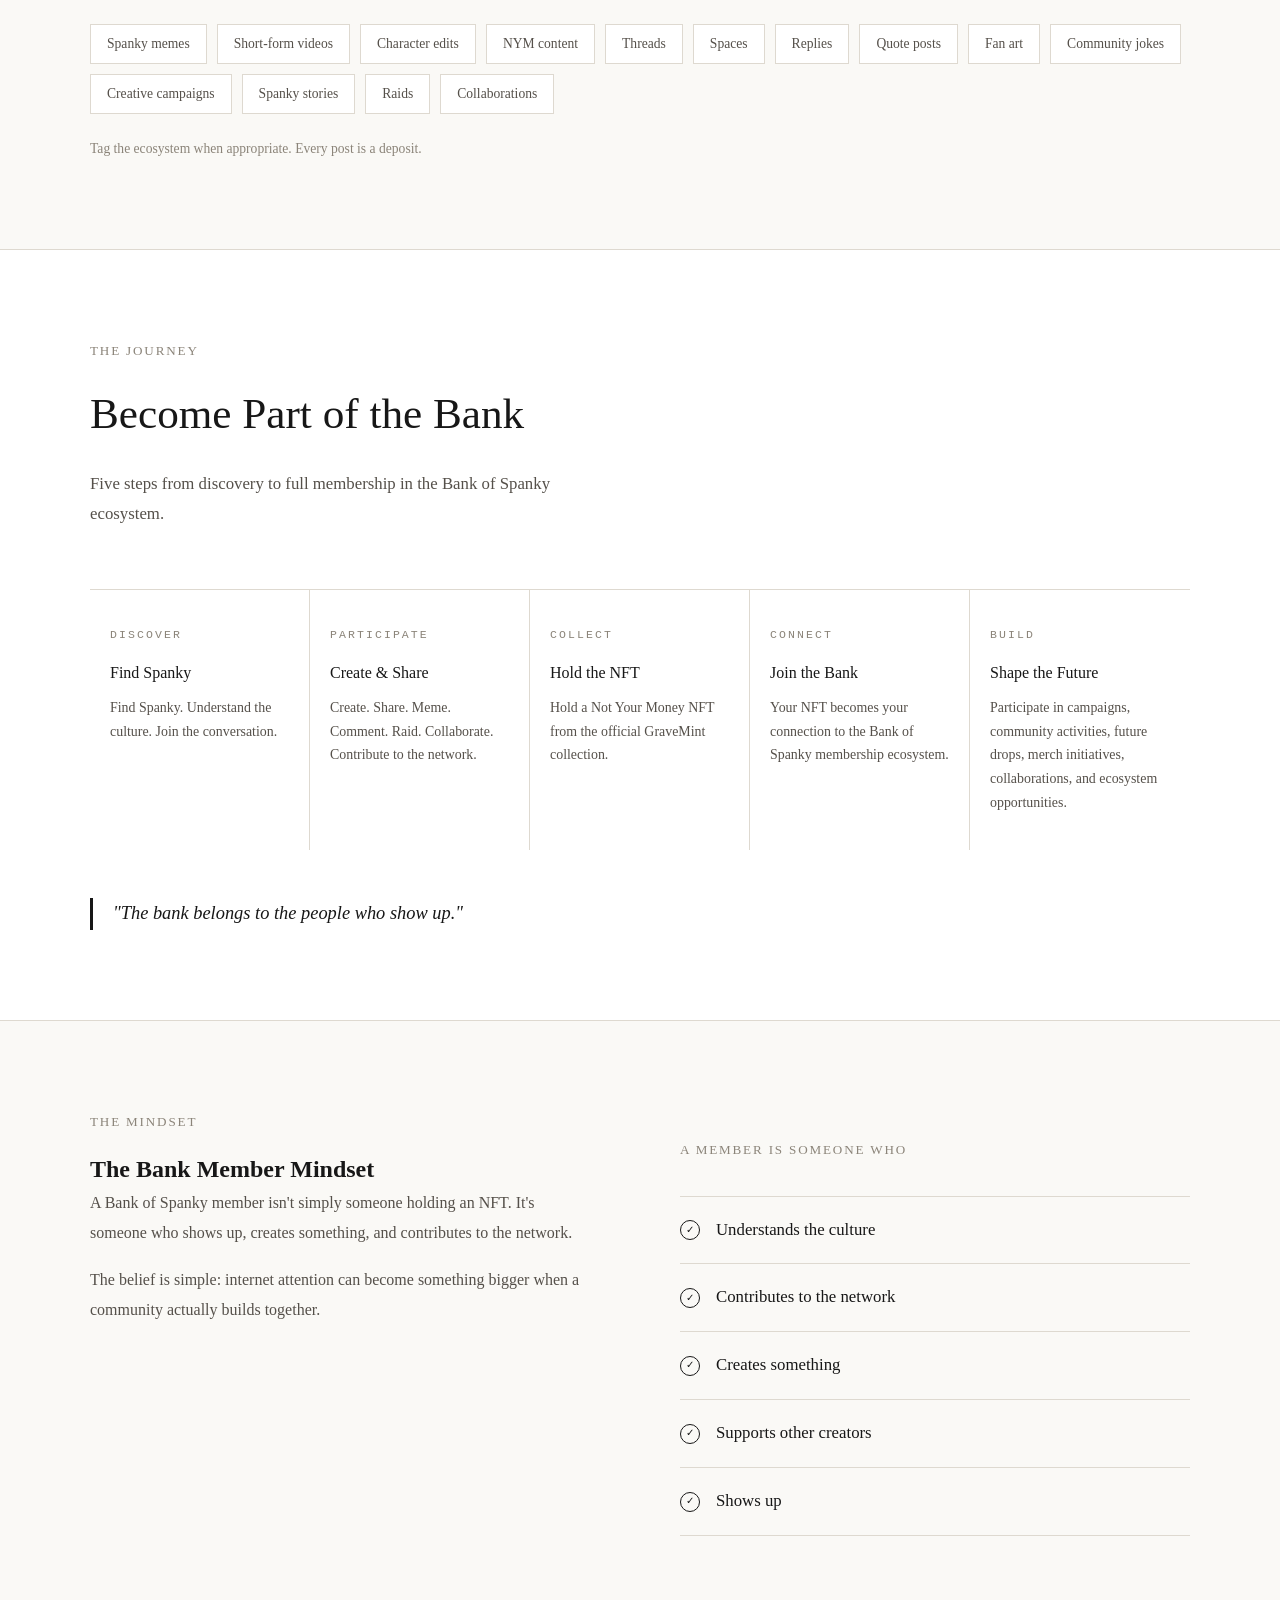
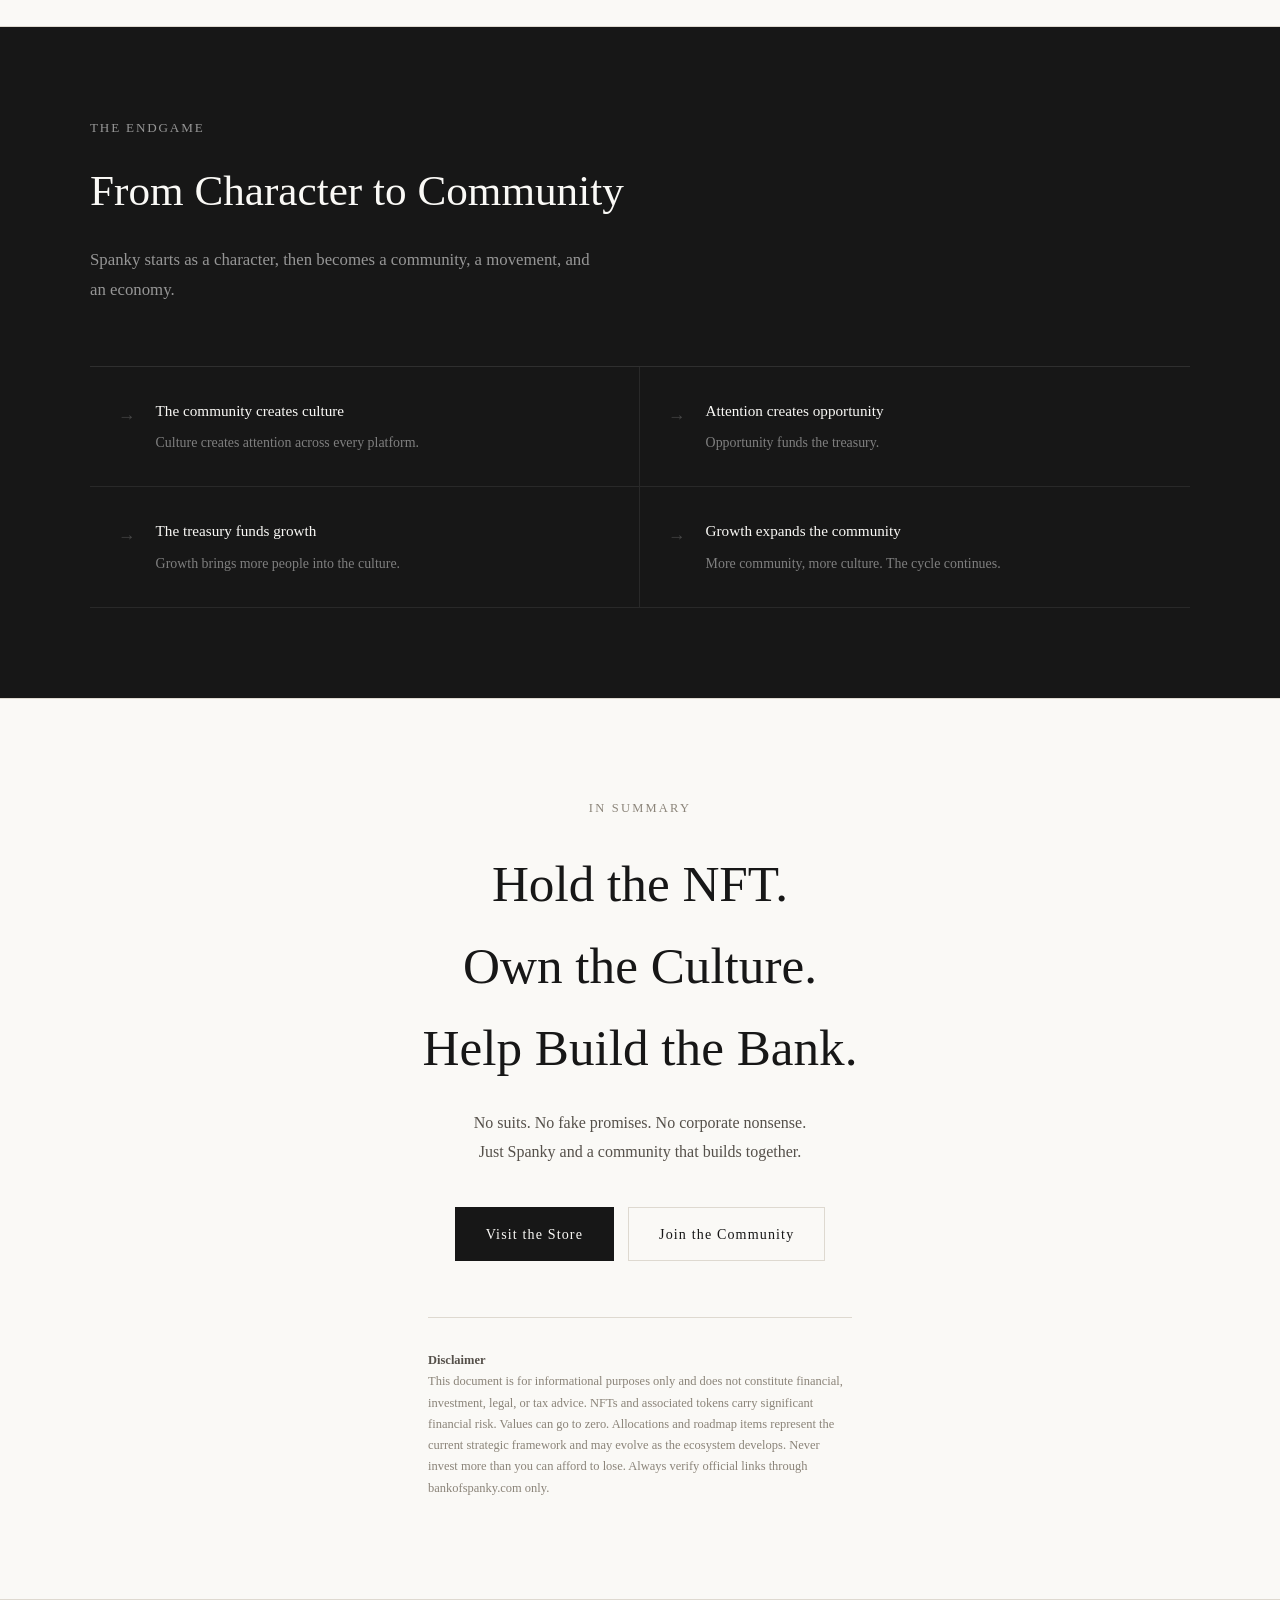
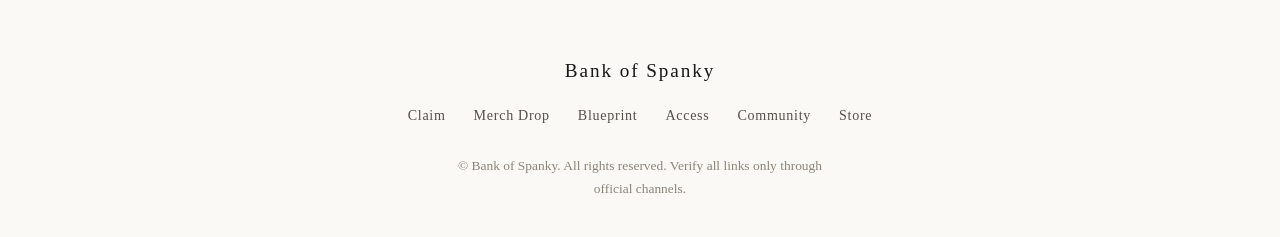
==== commit 115bf07b: "Remove logo image from header and footer across all pages" ====
--- a/whitepaper/index.html
+++ b/whitepaper/index.html
@@ -450,7 +450,6 @@
             </div>
             <div class="brand">
                 <a href="../index.html" style="display:flex;align-items:center;gap:12px;">
-                    <img src="../logo.png" alt="Bank of Spanky logo">
                     Bank of Spanky
                 </a>
             </div>
@@ -886,7 +885,6 @@
         <div class="wrap">
             <div class="brand">
                 <a href="../index.html" style="display:flex;align-items:center;gap:12px;">
-                    <img src="../logo.png" alt="Bank of Spanky logo">
                     Bank of Spanky
                 </a>
             </div>
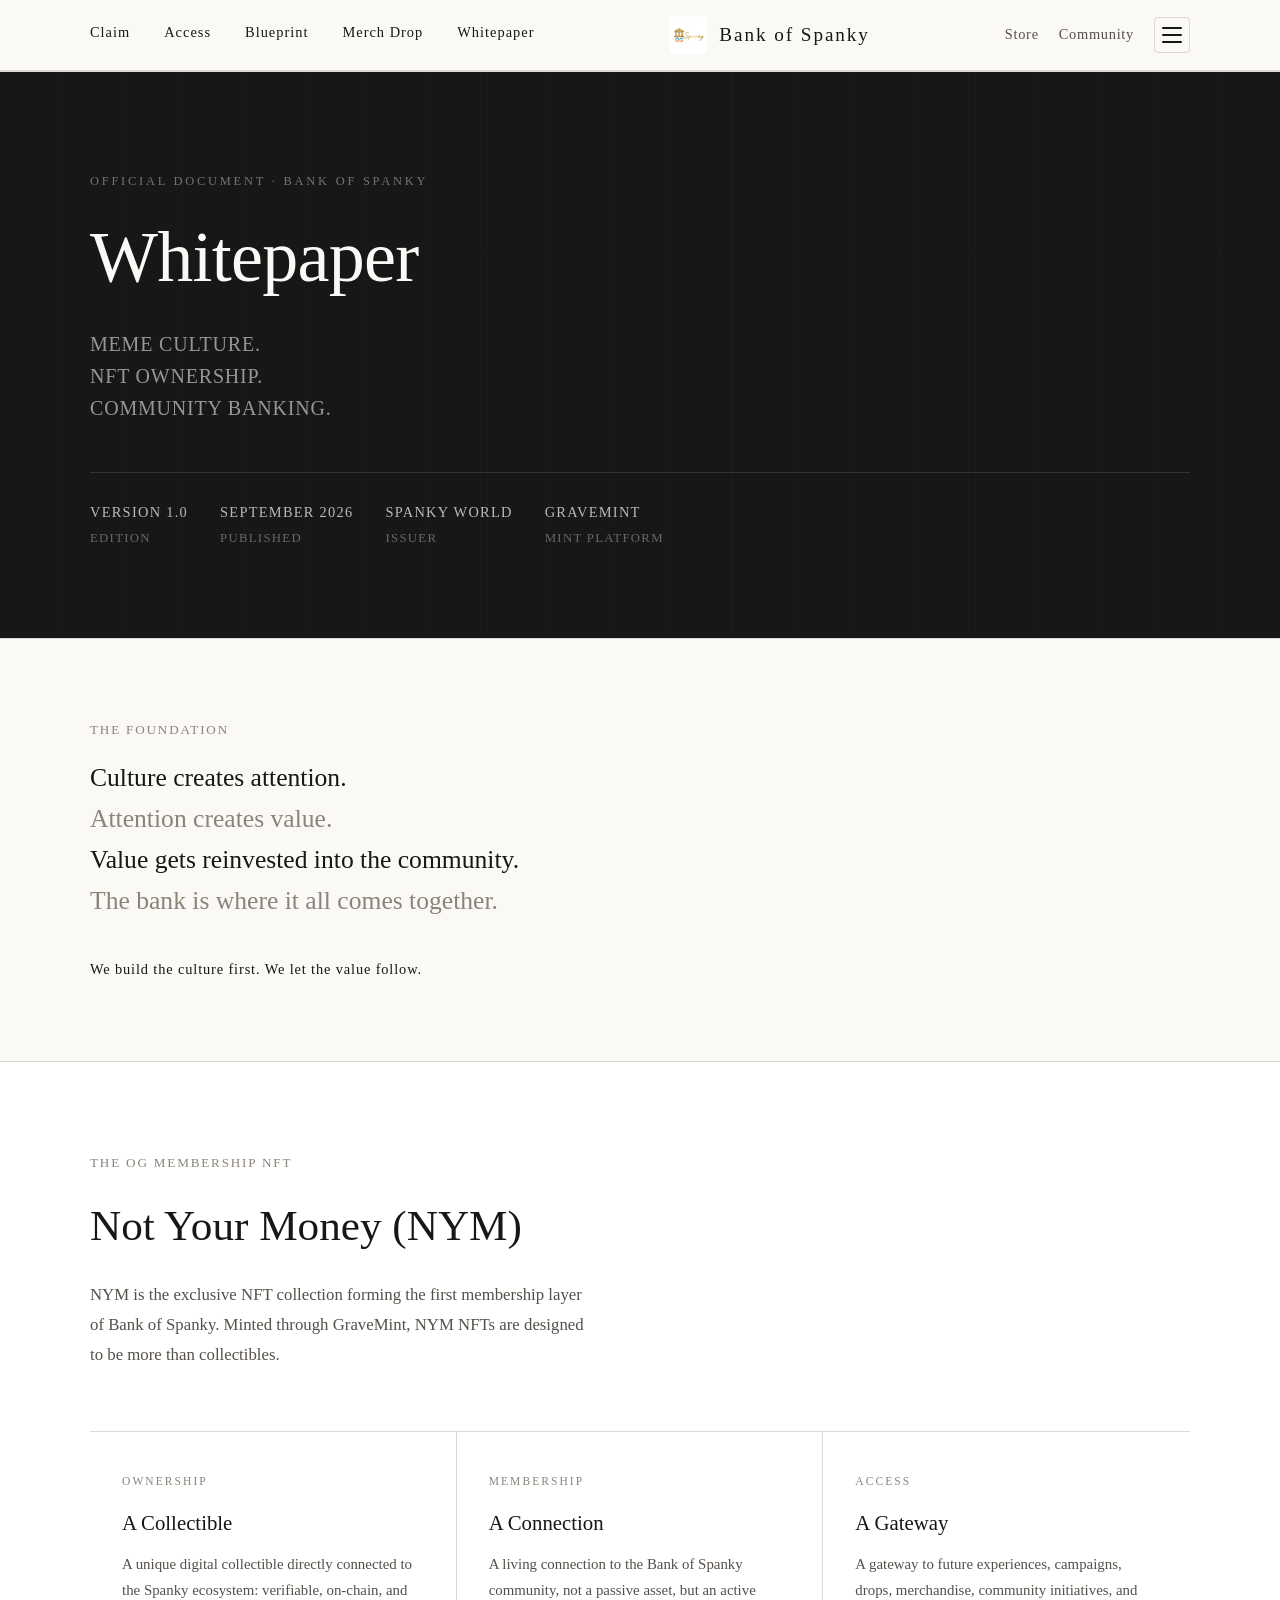
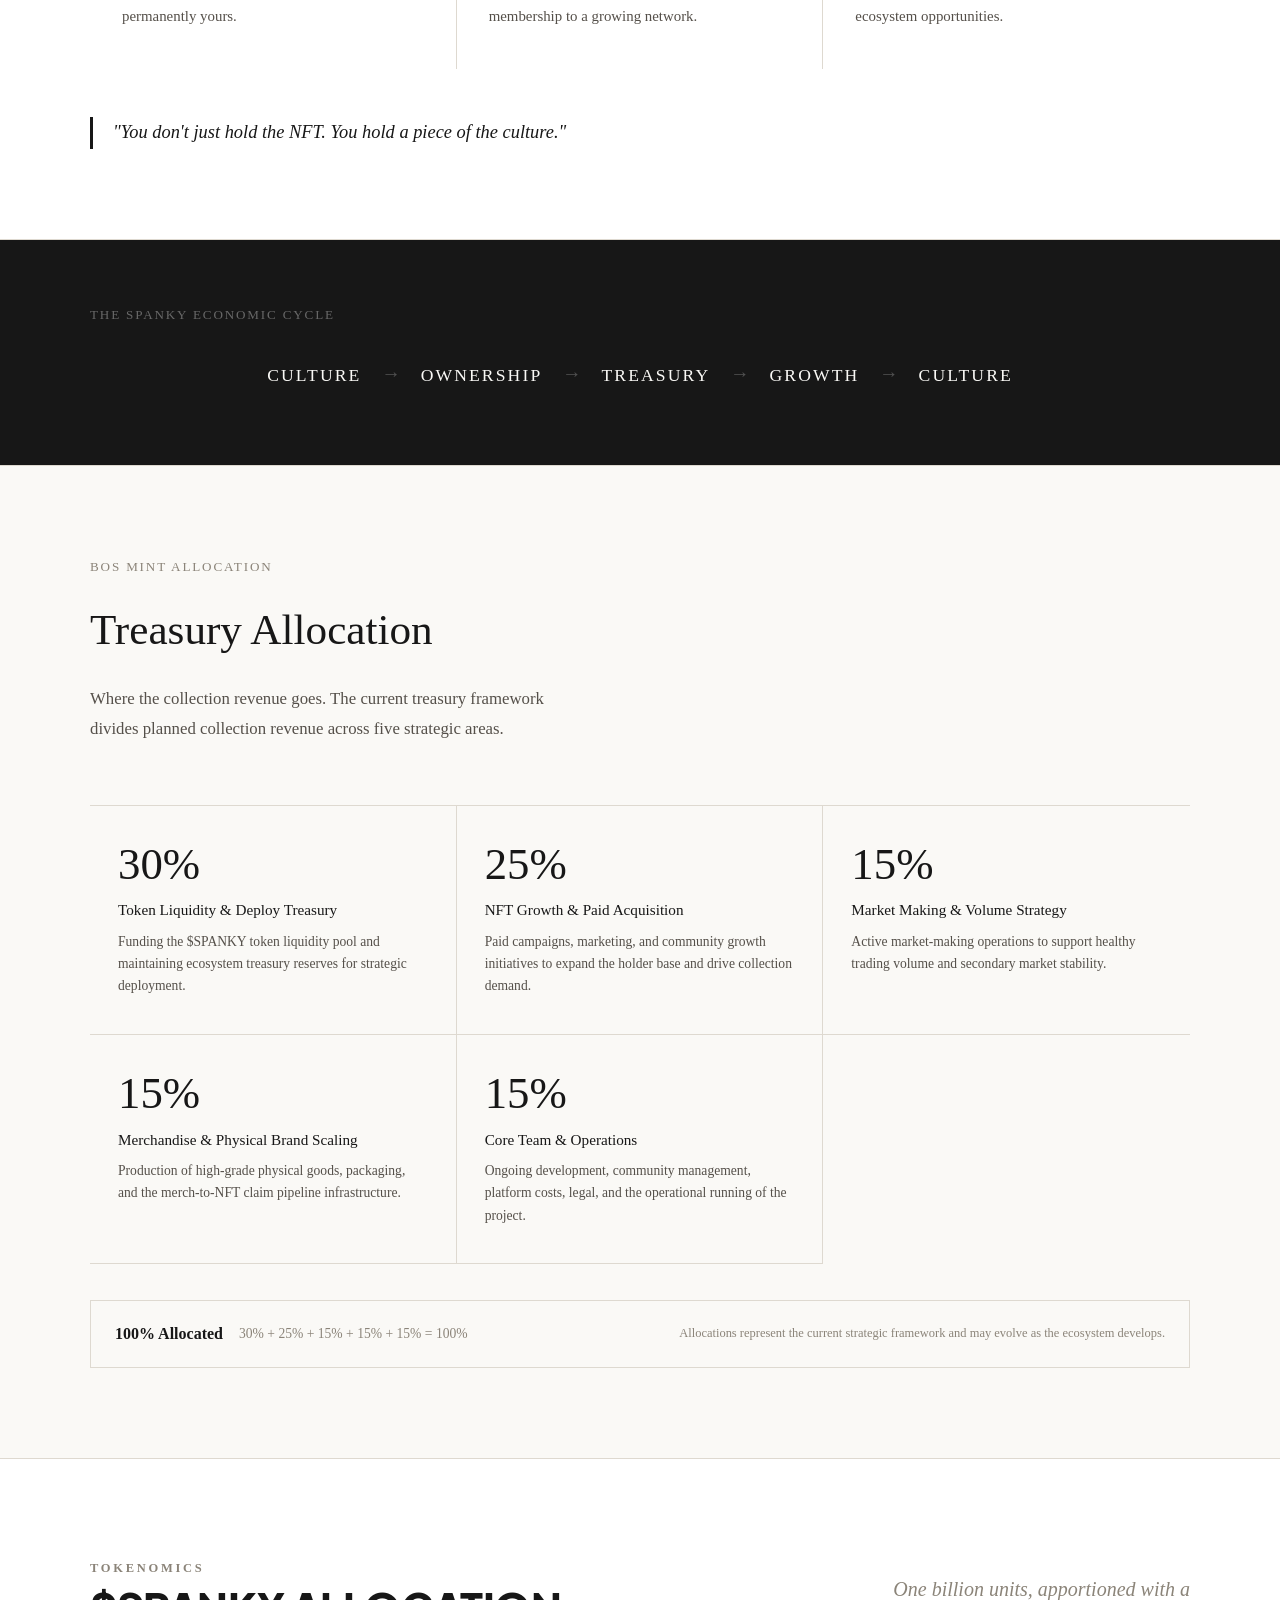
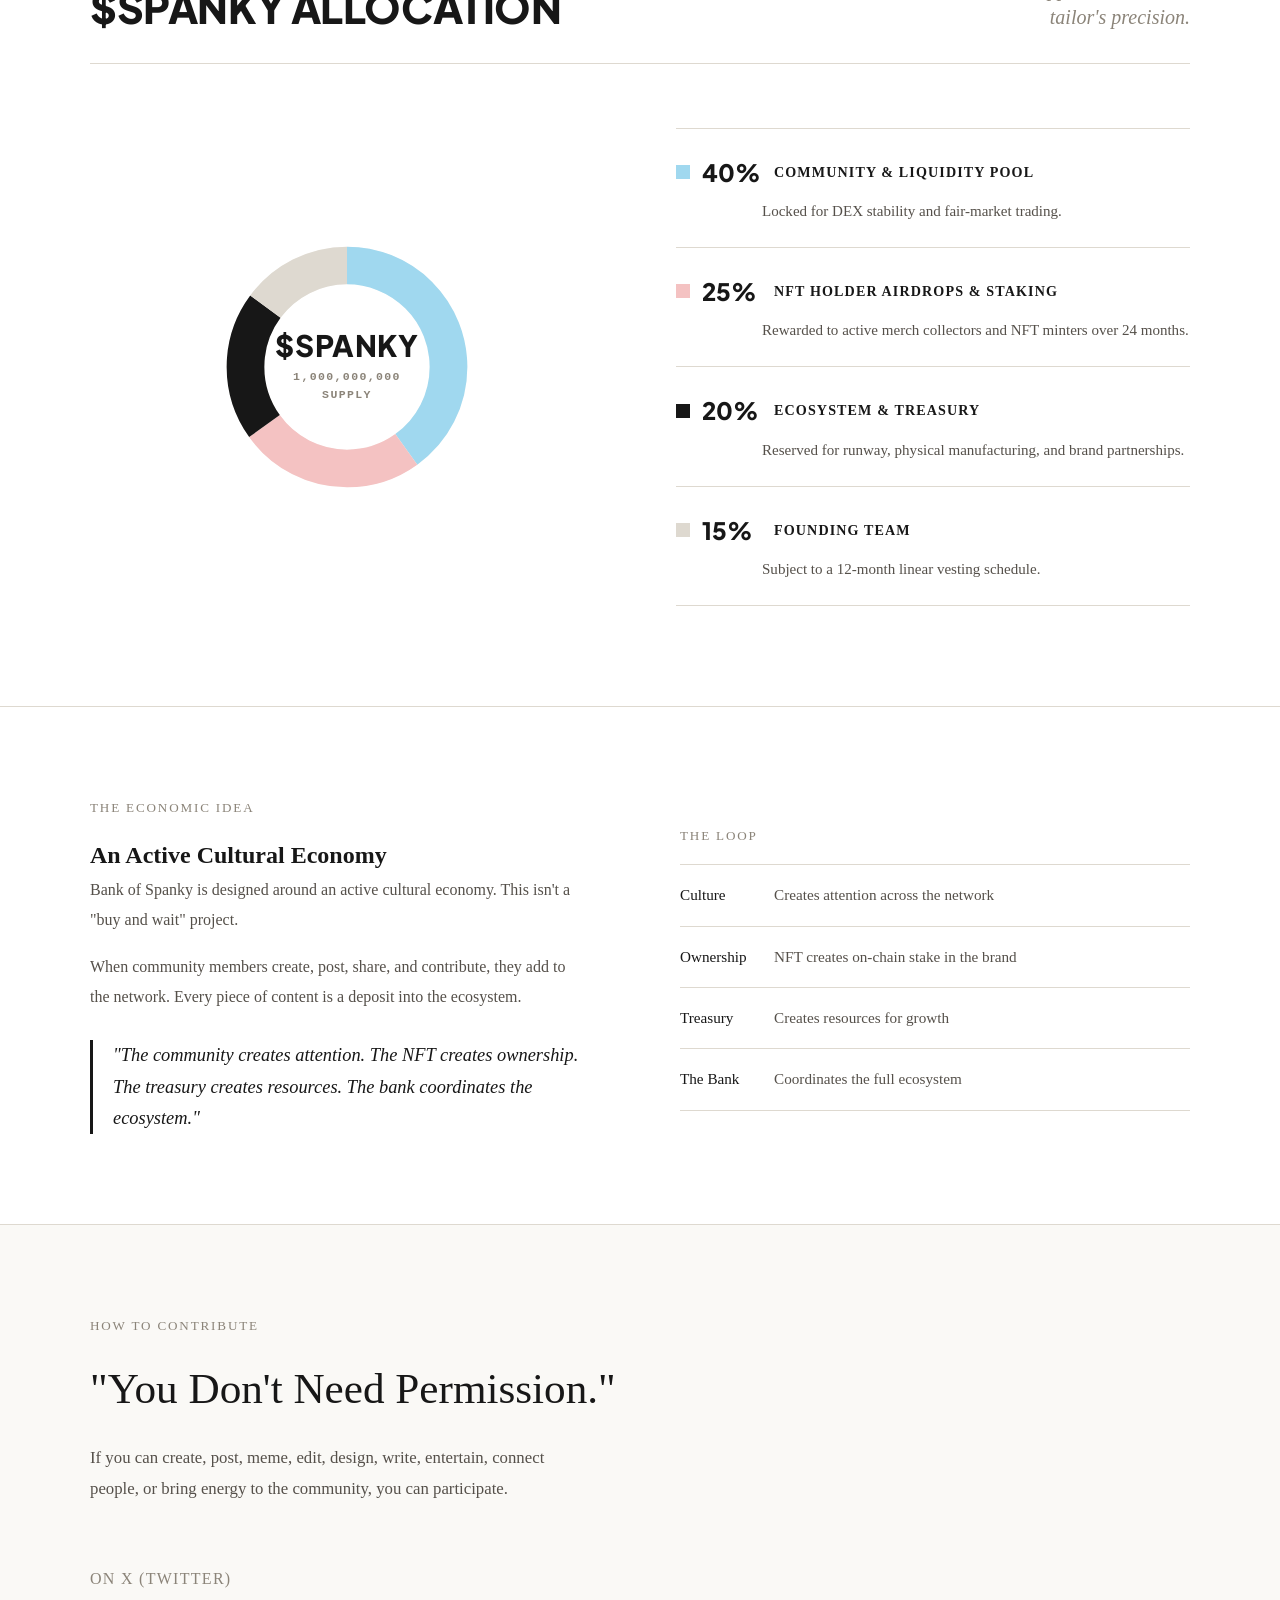
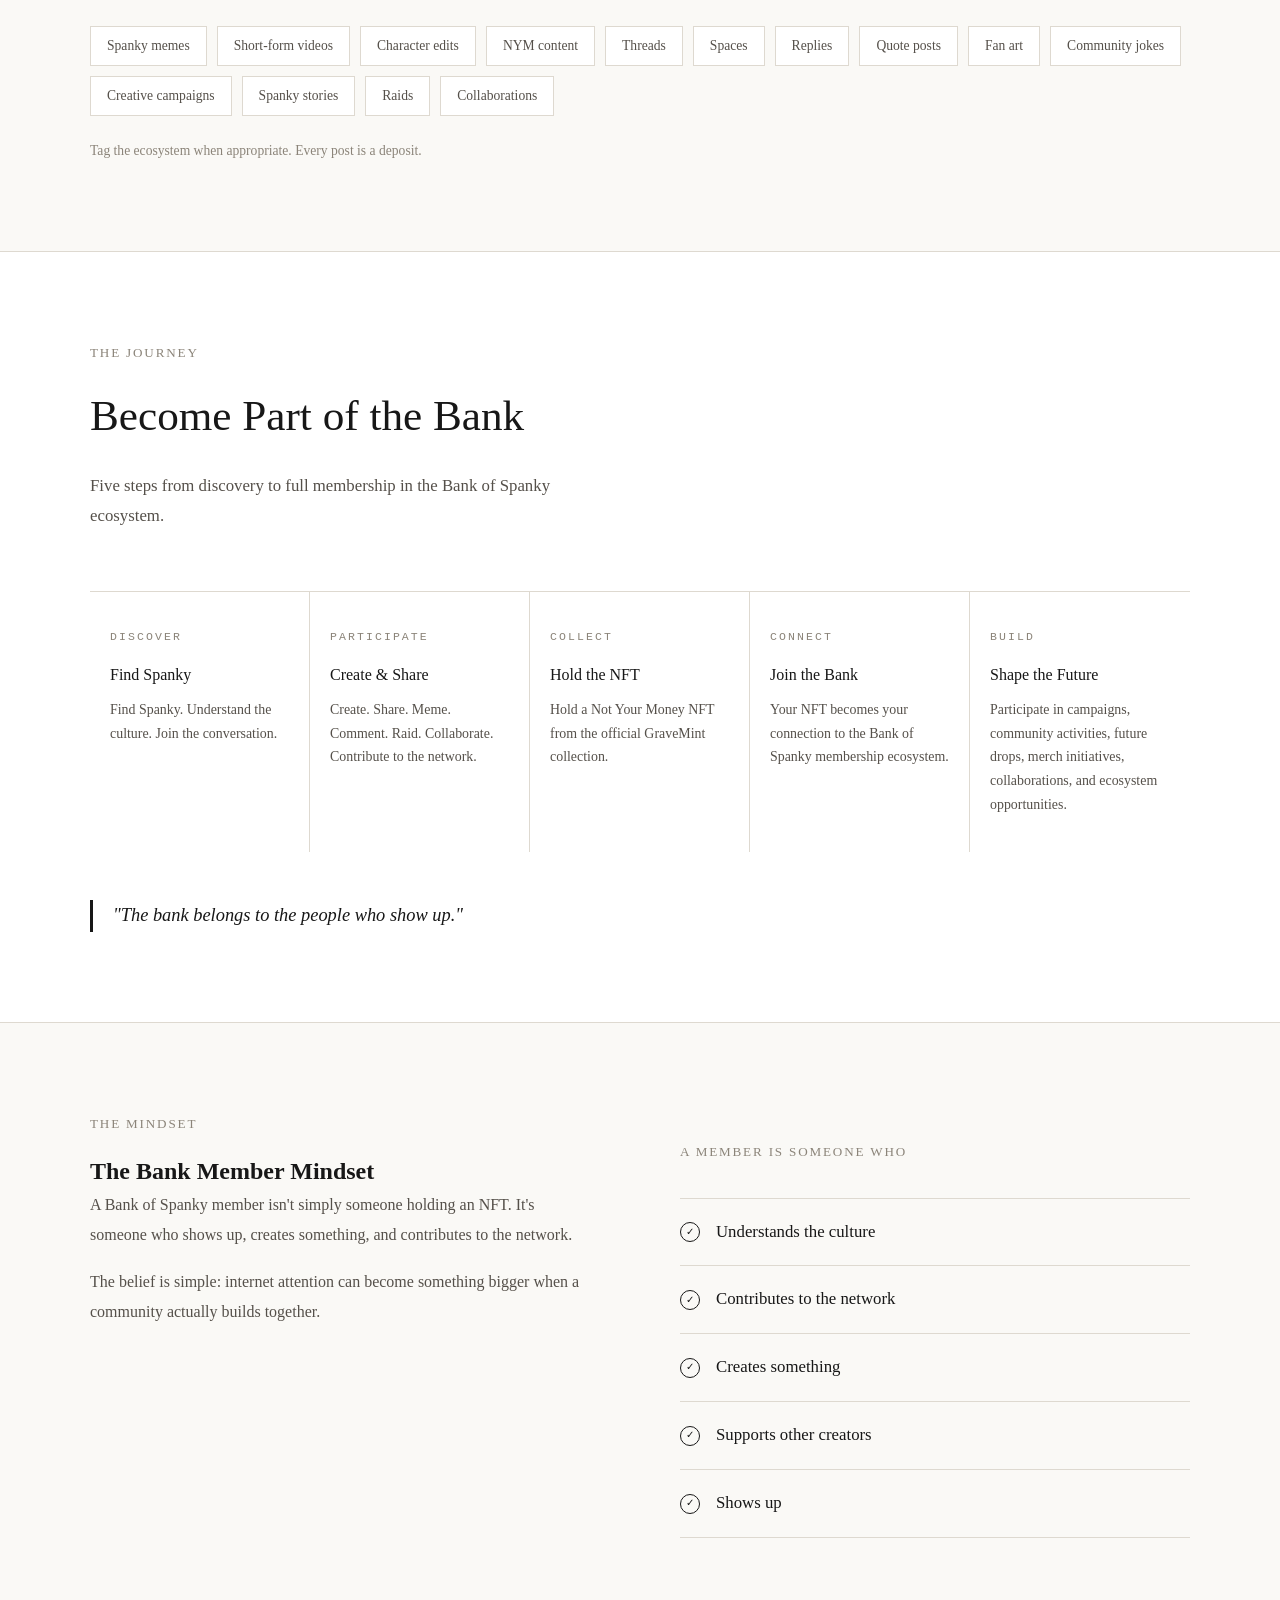
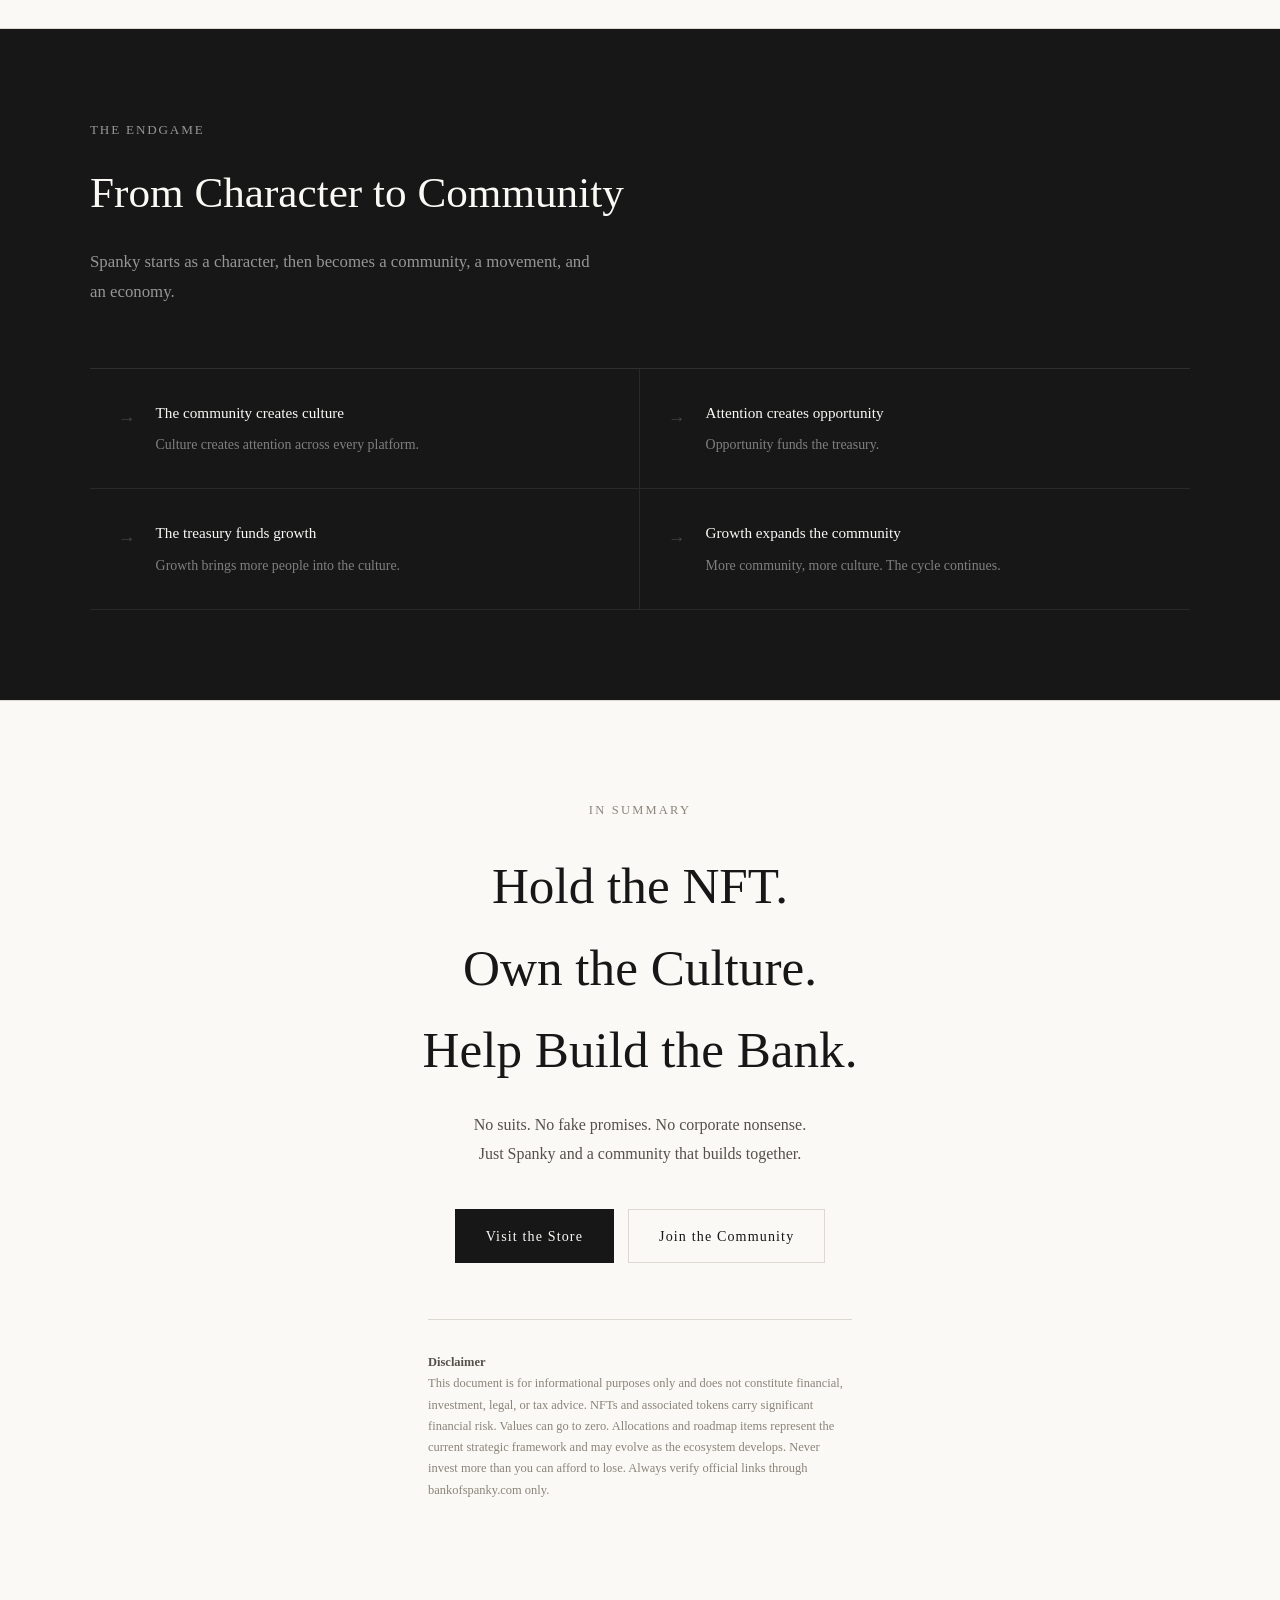
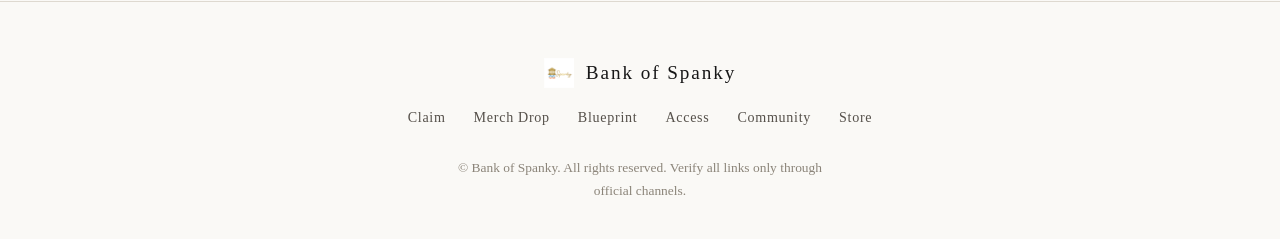
==== commit c7f5bf7c: "updated" ====
--- a/whitepaper/index.html
+++ b/whitepaper/index.html
@@ -8,7 +8,9 @@
     <title>Whitepaper | Bank of Spanky</title>
     <link rel="preconnect" href="https://fonts.googleapis.com">
     <link rel="preconnect" href="https://fonts.gstatic.com" crossorigin>
-    <link href="https://fonts.googleapis.com/css2?family=Inter:wght@400;500;600;700&family=Plus+Jakarta+Sans:wght@500;600;700;800&family=Georgia&display=swap" rel="stylesheet">
+    <link
+        href="https://fonts.googleapis.com/css2?family=Inter:wght@400;500;600;700&family=Plus+Jakarta+Sans:wght@500;600;700;800&family=Georgia&display=swap"
+        rel="stylesheet">
     <link rel="stylesheet" href="../spanky.css">
     <style>
         /* ── COVER ── */
@@ -20,27 +22,31 @@
             position: relative;
             overflow: hidden;
         }
+
         .wp-cover::before {
             content: '';
             position: absolute;
             inset: 0;
-            background: repeating-linear-gradient(
-                90deg,
-                transparent,
-                transparent 60px,
-                rgba(255,255,255,0.015) 60px,
-                rgba(255,255,255,0.015) 61px
-            );
+            background: repeating-linear-gradient(90deg,
+                    transparent,
+                    transparent 60px,
+                    rgba(255, 255, 255, 0.015) 60px,
+                    rgba(255, 255, 255, 0.015) 61px);
             pointer-events: none;
         }
-        .wp-cover .wrap { position: relative; }
+
+        .wp-cover .wrap {
+            position: relative;
+        }
+
         .wp-cover .cover-eyebrow {
             font-size: 0.78rem;
             letter-spacing: 0.22em;
             text-transform: uppercase;
-            color: rgba(255,255,255,0.4);
+            color: rgba(255, 255, 255, 0.4);
             margin-bottom: 28px;
         }
+
         .wp-cover h1 {
             font-size: clamp(2.6rem, 6vw, 4.5rem);
             font-weight: 400;
@@ -49,34 +55,39 @@
             letter-spacing: -0.01em;
             color: var(--ivory);
         }
+
         .wp-cover .cover-tagline {
             font-size: clamp(1rem, 2vw, 1.25rem);
-            color: rgba(255,255,255,0.55);
+            color: rgba(255, 255, 255, 0.55);
             line-height: 1.6;
             letter-spacing: 0.04em;
             text-transform: uppercase;
             max-width: 44ch;
             margin-bottom: 48px;
         }
+
         .wp-cover .cover-tagline span {
             display: block;
         }
+
         .cover-meta {
             display: flex;
             gap: 32px;
             flex-wrap: wrap;
-            border-top: 1px solid rgba(255,255,255,0.12);
+            border-top: 1px solid rgba(255, 255, 255, 0.12);
             padding-top: 28px;
         }
+
         .cover-meta-item {
             font-size: 0.8rem;
-            color: rgba(255,255,255,0.35);
+            color: rgba(255, 255, 255, 0.35);
             letter-spacing: 0.1em;
             text-transform: uppercase;
         }
+
         .cover-meta-item strong {
             display: block;
-            color: rgba(255,255,255,0.7);
+            color: rgba(255, 255, 255, 0.7);
             font-weight: 400;
             margin-bottom: 4px;
             font-size: 0.9rem;
@@ -88,6 +99,7 @@
             border-bottom: 1px solid var(--line);
             background: var(--ivory);
         }
+
         .manifesto-cycle {
             font-size: clamp(1.1rem, 2.5vw, 1.6rem);
             font-weight: 400;
@@ -96,10 +108,12 @@
             max-width: 55ch;
             margin-bottom: 36px;
         }
+
         .manifesto-cycle em {
             font-style: normal;
             color: var(--warm-grey);
         }
+
         .manifesto-tagline {
             font-size: 0.9rem;
             font-weight: 500;
@@ -112,15 +126,28 @@
             padding: 90px 0;
             border-bottom: 1px solid var(--line);
         }
-        .wp-section.bg-ivory { background: var(--ivory); }
-        .wp-section.bg-paper { background: var(--paper); }
+
+        .wp-section.bg-ivory {
+            background: var(--ivory);
+        }
+
+        .wp-section.bg-paper {
+            background: var(--paper);
+        }
+
         .wp-section.bg-dark {
             background: var(--ink);
             color: var(--ivory);
         }
+
         .wp-section.bg-dark .section-eyebrow,
-        .wp-section.bg-dark p { color: rgba(255,255,255,0.55); }
-        .wp-section.bg-dark h2 { color: var(--ivory); }
+        .wp-section.bg-dark p {
+            color: rgba(255, 255, 255, 0.55);
+        }
+
+        .wp-section.bg-dark h2 {
+            color: var(--ivory);
+        }
 
         /* ── TWO-COL LAYOUT ── */
         .wp-two-col {
@@ -128,8 +155,12 @@
             grid-template-columns: 1fr;
             gap: 64px;
         }
+
         @media (min-width: 840px) {
-            .wp-two-col { grid-template-columns: 1fr 1fr; gap: 80px; }
+            .wp-two-col {
+                grid-template-columns: 1fr 1fr;
+                gap: 80px;
+            }
         }
 
         /* ── BODY TEXT ── */
@@ -139,8 +170,15 @@
             line-height: 1.9;
             max-width: 62ch;
         }
-        .wp-body p { margin-bottom: 16px; }
-        .wp-body p:last-child { margin-bottom: 0; }
+
+        .wp-body p {
+            margin-bottom: 16px;
+        }
+
+        .wp-body p:last-child {
+            margin-bottom: 0;
+        }
+
         .wp-body .pull-quote {
             font-size: 1.15rem;
             color: var(--ink);
@@ -160,19 +198,30 @@
             border-top: 1px solid var(--line);
             margin-top: 48px;
         }
-        @media (min-width: 720px) { .nym-grid { grid-template-columns: repeat(3, 1fr); } }
+
+        @media (min-width: 720px) {
+            .nym-grid {
+                grid-template-columns: repeat(3, 1fr);
+            }
+        }
+
         .nym-card {
             padding: 40px 36px 40px 0;
             border-bottom: 1px solid var(--line);
         }
+
         @media (min-width: 720px) {
             .nym-card {
                 border-right: 1px solid var(--line);
                 border-bottom: none;
                 padding: 40px 32px;
             }
-            .nym-card:last-child { border-right: none; }
-        }
+
+            .nym-card:last-child {
+                border-right: none;
+            }
+        }
+
         .nym-card .card-num {
             font-size: 0.72rem;
             letter-spacing: 0.18em;
@@ -180,11 +229,13 @@
             color: var(--warm-grey);
             margin-bottom: 16px;
         }
+
         .nym-card h3 {
             font-size: 1.3rem;
             font-weight: 400;
             margin-bottom: 12px;
         }
+
         .nym-card p {
             font-size: 0.93rem;
             color: var(--ink-soft);
@@ -197,6 +248,7 @@
             border-bottom: 1px solid var(--line);
             background: var(--ink);
         }
+
         .cycle-inner {
             display: flex;
             align-items: center;
@@ -204,6 +256,7 @@
             flex-wrap: wrap;
             justify-content: center;
         }
+
         .cycle-step {
             font-size: clamp(0.85rem, 1.8vw, 1.1rem);
             font-weight: 400;
@@ -213,9 +266,10 @@
             padding: 12px 20px;
             text-align: center;
         }
+
         .cycle-arrow {
             font-size: 1.2rem;
-            color: rgba(255,255,255,0.25);
+            color: rgba(255, 255, 255, 0.25);
             flex-shrink: 0;
         }
 
@@ -227,20 +281,45 @@
             border-top: 1px solid var(--line);
             margin-top: 48px;
         }
-        @media (min-width: 640px) { .treasury-grid { grid-template-columns: repeat(2, 1fr); } }
-        @media (min-width: 960px) { .treasury-grid { grid-template-columns: repeat(3, 1fr); } }
+
+        @media (min-width: 640px) {
+            .treasury-grid {
+                grid-template-columns: repeat(2, 1fr);
+            }
+        }
+
+        @media (min-width: 960px) {
+            .treasury-grid {
+                grid-template-columns: repeat(3, 1fr);
+            }
+        }
+
         .treasury-item {
             padding: 36px 32px 36px 0;
             border-bottom: 1px solid var(--line);
         }
+
         @media (min-width: 640px) {
-            .treasury-item { border-right: 1px solid var(--line); padding: 36px 28px; }
-            .treasury-item:nth-child(2n) { border-right: none; }
-        }
+            .treasury-item {
+                border-right: 1px solid var(--line);
+                padding: 36px 28px;
+            }
+
+            .treasury-item:nth-child(2n) {
+                border-right: none;
+            }
+        }
+
         @media (min-width: 960px) {
-            .treasury-item:nth-child(2n) { border-right: 1px solid var(--line); }
-            .treasury-item:nth-child(3n) { border-right: none; }
-        }
+            .treasury-item:nth-child(2n) {
+                border-right: 1px solid var(--line);
+            }
+
+            .treasury-item:nth-child(3n) {
+                border-right: none;
+            }
+        }
+
         .treasury-pct {
             font-size: 2.8rem;
             font-weight: 400;
@@ -249,17 +328,20 @@
             line-height: 1;
             margin-bottom: 12px;
         }
+
         .treasury-label {
             font-size: 0.95rem;
             font-weight: 500;
             color: var(--ink);
             margin-bottom: 8px;
         }
+
         .treasury-desc {
             font-size: 0.85rem;
             color: var(--ink-soft);
             line-height: 1.65;
         }
+
         .treasury-total {
             margin-top: 36px;
             padding: 20px 24px;
@@ -272,7 +354,11 @@
             align-items: center;
             flex-wrap: wrap;
         }
-        .treasury-total strong { color: var(--ink); font-size: 1rem; }
+
+        .treasury-total strong {
+            color: var(--ink);
+            font-size: 1rem;
+        }
 
         /* ── CONTENT TYPES ON X ── */
         .content-cloud {
@@ -281,6 +367,7 @@
             gap: 10px;
             margin-top: 32px;
         }
+
         .content-tag {
             padding: 8px 16px;
             border: 1px solid var(--line);
@@ -289,7 +376,11 @@
             background: var(--paper);
             transition: border-color 0.2s ease, color 0.2s ease;
         }
-        .content-tag:hover { border-color: var(--ink); color: var(--ink); }
+
+        .content-tag:hover {
+            border-color: var(--ink);
+            color: var(--ink);
+        }
 
         /* ── STEPS ── */
         .steps-grid {
@@ -299,19 +390,30 @@
             border-top: 1px solid var(--line);
             margin-top: 48px;
         }
-        @media (min-width: 720px) { .steps-grid { grid-template-columns: repeat(5, 1fr); } }
+
+        @media (min-width: 720px) {
+            .steps-grid {
+                grid-template-columns: repeat(5, 1fr);
+            }
+        }
+
         .step-item {
             padding: 36px 28px 36px 0;
             border-bottom: 1px solid var(--line);
         }
+
         @media (min-width: 720px) {
             .step-item {
                 border-right: 1px solid var(--line);
                 border-bottom: none;
                 padding: 36px 20px;
             }
-            .step-item:last-child { border-right: none; }
-        }
+
+            .step-item:last-child {
+                border-right: none;
+            }
+        }
+
         .step-num {
             font-size: 0.72rem;
             letter-spacing: 0.18em;
@@ -320,11 +422,13 @@
             font-family: 'Courier New', monospace;
             margin-bottom: 16px;
         }
+
         .step-title {
             font-size: 1rem;
             font-weight: 500;
             margin-bottom: 10px;
         }
+
         .step-desc {
             font-size: 0.87rem;
             color: var(--ink-soft);
@@ -337,6 +441,7 @@
             margin-top: 36px;
             border-top: 1px solid var(--line);
         }
+
         .mindset-list li {
             padding: 20px 0;
             border-bottom: 1px solid var(--line);
@@ -346,6 +451,7 @@
             align-items: center;
             gap: 16px;
         }
+
         .mindset-list .check {
             width: 20px;
             height: 20px;
@@ -364,28 +470,54 @@
             grid-template-columns: 1fr;
             gap: 0;
             margin-top: 48px;
-            border-top: 1px solid rgba(255,255,255,0.1);
-        }
-        @media (min-width: 720px) { .endgame-loop { grid-template-columns: repeat(2, 1fr); } }
+            border-top: 1px solid rgba(255, 255, 255, 0.1);
+        }
+
+        @media (min-width: 720px) {
+            .endgame-loop {
+                grid-template-columns: repeat(2, 1fr);
+            }
+        }
+
         .endgame-item {
             padding: 32px 0;
-            border-bottom: 1px solid rgba(255,255,255,0.08);
+            border-bottom: 1px solid rgba(255, 255, 255, 0.08);
             display: flex;
             gap: 20px;
             align-items: flex-start;
         }
+
         @media (min-width: 720px) {
-            .endgame-item { border-right: 1px solid rgba(255,255,255,0.08); padding: 32px 28px; }
-            .endgame-item:nth-child(2n) { border-right: none; }
-        }
+            .endgame-item {
+                border-right: 1px solid rgba(255, 255, 255, 0.08);
+                padding: 32px 28px;
+            }
+
+            .endgame-item:nth-child(2n) {
+                border-right: none;
+            }
+        }
+
         .endgame-arrow {
             font-size: 1.1rem;
-            color: rgba(255,255,255,0.2);
+            color: rgba(255, 255, 255, 0.2);
             flex-shrink: 0;
             padding-top: 3px;
         }
-        .endgame-text strong { display: block; color: var(--ivory); font-size: 0.95rem; font-weight: 500; margin-bottom: 6px; }
-        .endgame-text span { font-size: 0.87rem; color: rgba(255,255,255,0.45); line-height: 1.6; }
+
+        .endgame-text strong {
+            display: block;
+            color: var(--ivory);
+            font-size: 0.95rem;
+            font-weight: 500;
+            margin-bottom: 6px;
+        }
+
+        .endgame-text span {
+            font-size: 0.87rem;
+            color: rgba(255, 255, 255, 0.45);
+            line-height: 1.6;
+        }
 
         /* ── CLOSING CTA ── */
         .wp-closing {
@@ -394,11 +526,13 @@
             background: var(--ivory);
             text-align: center;
         }
+
         .wp-closing h2 {
             font-size: clamp(2rem, 5vw, 3.2rem);
             font-weight: 400;
             margin-bottom: 20px;
         }
+
         .wp-closing .closing-copy {
             font-size: 1rem;
             color: var(--ink-soft);
@@ -406,6 +540,7 @@
             max-width: 44ch;
             margin: 0 auto 40px;
         }
+
         .wp-disclaimer {
             margin-top: 56px;
             padding-top: 32px;
@@ -428,6 +563,7 @@
         <div class="mobile-menu-inner">
             <button class="menu-close-btn" id="menuCloseBtn" aria-label="Close menu">&#10005;</button>
             <nav class="mobile-nav" aria-label="Mobile navigation">
+                <a href="../index.html" class="mobile-nav-link">Home</a>
                 <a href="../claim.html" class="mobile-nav-link">Claim</a>
                 <a href="../access.html" class="mobile-nav-link">Access</a>
                 <a href="../blueprint.html" class="mobile-nav-link">Blueprint</a>
@@ -450,6 +586,7 @@
             </div>
             <div class="brand">
                 <a href="../index.html" style="display:flex;align-items:center;gap:12px;">
+                    <img src="../logo.png" alt="Bank of Spanky logo">
                     Bank of Spanky
                 </a>
             </div>
@@ -458,7 +595,8 @@
                     <a href="https://ogspanky.com" target="_blank" rel="noopener">Store</a>
                     <a href="../community.html">Community</a>
                 </div>
-                <button class="hamburger-btn" id="hamburgerBtn" aria-label="Open navigation menu" aria-expanded="false" aria-controls="mobileMenu">
+                <button class="hamburger-btn" id="hamburgerBtn" aria-label="Open navigation menu" aria-expanded="false"
+                    aria-controls="mobileMenu">
                     <span class="ham-line"></span>
                     <span class="ham-line"></span>
                     <span class="ham-line"></span>
@@ -513,23 +651,27 @@
             <div class="section-eyebrow">The OG Membership NFT</div>
             <div class="section-head">
                 <h2>Not Your Money (NYM)</h2>
-                <p>NYM is the exclusive NFT collection forming the first membership layer of Bank of Spanky. Minted through GraveMint, NYM NFTs are designed to be more than collectibles.</p>
+                <p>NYM is the exclusive NFT collection forming the first membership layer of Bank of Spanky. Minted
+                    through GraveMint, NYM NFTs are designed to be more than collectibles.</p>
             </div>
             <div class="nym-grid">
                 <div class="nym-card">
                     <div class="card-num">Ownership</div>
                     <h3>A Collectible</h3>
-                    <p>A unique digital collectible directly connected to the Spanky ecosystem: verifiable, on-chain, and permanently yours.</p>
+                    <p>A unique digital collectible directly connected to the Spanky ecosystem: verifiable, on-chain,
+                        and permanently yours.</p>
                 </div>
                 <div class="nym-card">
                     <div class="card-num">Membership</div>
                     <h3>A Connection</h3>
-                    <p>A living connection to the Bank of Spanky community, not a passive asset, but an active membership to a growing network.</p>
+                    <p>A living connection to the Bank of Spanky community, not a passive asset, but an active
+                        membership to a growing network.</p>
                 </div>
                 <div class="nym-card">
                     <div class="card-num">Access</div>
                     <h3>A Gateway</h3>
-                    <p>A gateway to future experiences, campaigns, drops, merchandise, community initiatives, and ecosystem opportunities.</p>
+                    <p>A gateway to future experiences, campaigns, drops, merchandise, community initiatives, and
+                        ecosystem opportunities.</p>
                 </div>
             </div>
             <div class="wp-body" style="margin-top:48px;">
@@ -543,7 +685,8 @@
     ══════════════════════════════════════ -->
     <div class="cycle-strip">
         <div class="wrap">
-            <div class="section-eyebrow" style="color:rgba(255,255,255,0.35);margin-bottom:24px;">The Spanky Economic Cycle</div>
+            <div class="section-eyebrow" style="color:rgba(255,255,255,0.35);margin-bottom:24px;">The Spanky Economic
+                Cycle</div>
             <div class="cycle-inner">
                 <div class="cycle-step">Culture</div>
                 <div class="cycle-arrow">→</div>
@@ -566,39 +709,46 @@
             <div class="section-eyebrow">BoS Mint Allocation</div>
             <div class="section-head">
                 <h2>Treasury Allocation</h2>
-                <p>Where the collection revenue goes. The current treasury framework divides planned collection revenue across five strategic areas.</p>
+                <p>Where the collection revenue goes. The current treasury framework divides planned collection revenue
+                    across five strategic areas.</p>
             </div>
             <div class="treasury-grid">
                 <div class="treasury-item">
                     <div class="treasury-pct">30%</div>
                     <div class="treasury-label">Token Liquidity &amp; Deploy Treasury</div>
-                    <p class="treasury-desc">Funding the $SPANKY token liquidity pool and maintaining ecosystem treasury reserves for strategic deployment.</p>
+                    <p class="treasury-desc">Funding the $SPANKY token liquidity pool and maintaining ecosystem treasury
+                        reserves for strategic deployment.</p>
                 </div>
                 <div class="treasury-item">
                     <div class="treasury-pct">25%</div>
                     <div class="treasury-label">NFT Growth &amp; Paid Acquisition</div>
-                    <p class="treasury-desc">Paid campaigns, marketing, and community growth initiatives to expand the holder base and drive collection demand.</p>
+                    <p class="treasury-desc">Paid campaigns, marketing, and community growth initiatives to expand the
+                        holder base and drive collection demand.</p>
                 </div>
                 <div class="treasury-item">
                     <div class="treasury-pct">15%</div>
                     <div class="treasury-label">Market Making &amp; Volume Strategy</div>
-                    <p class="treasury-desc">Active market-making operations to support healthy trading volume and secondary market stability.</p>
+                    <p class="treasury-desc">Active market-making operations to support healthy trading volume and
+                        secondary market stability.</p>
                 </div>
                 <div class="treasury-item">
                     <div class="treasury-pct">15%</div>
                     <div class="treasury-label">Merchandise &amp; Physical Brand Scaling</div>
-                    <p class="treasury-desc">Production of high-grade physical goods, packaging, and the merch-to-NFT claim pipeline infrastructure.</p>
+                    <p class="treasury-desc">Production of high-grade physical goods, packaging, and the merch-to-NFT
+                        claim pipeline infrastructure.</p>
                 </div>
                 <div class="treasury-item">
                     <div class="treasury-pct">15%</div>
                     <div class="treasury-label">Core Team &amp; Operations</div>
-                    <p class="treasury-desc">Ongoing development, community management, platform costs, legal, and the operational running of the project.</p>
+                    <p class="treasury-desc">Ongoing development, community management, platform costs, legal, and the
+                        operational running of the project.</p>
                 </div>
             </div>
             <div class="treasury-total">
                 <strong>100% Allocated</strong>
                 <span>30% + 25% + 15% + 15% + 15% = 100%</span>
-                <span style="margin-left:auto;font-size:0.78rem;">Allocations represent the current strategic framework and may evolve as the ecosystem develops.</span>
+                <span style="margin-left:auto;font-size:0.78rem;">Allocations represent the current strategic framework
+                    and may evolve as the ecosystem develops.</span>
             </div>
         </div>
     </section>
@@ -622,21 +772,26 @@
             <div class="tokenomics-grid">
                 <div class="tokenomics-chart-col">
                     <div class="donut-chart-container">
-                        <svg viewBox="0 0 200 200" width="290" height="290" class="donut-svg" aria-label="Tokenomics Allocation Donut Chart">
+                        <svg viewBox="0 0 200 200" width="290" height="290" class="donut-svg"
+                            aria-label="Tokenomics Allocation Donut Chart">
                             <!-- Background track ring -->
                             <circle cx="100" cy="100" r="70" fill="none" stroke="#FAF9F6" stroke-width="26" />
                             <!-- 40% Community & Liquidity Pool (#A0D8EF) -->
                             <circle cx="100" cy="100" r="70" fill="none" stroke="#A0D8EF" stroke-width="26"
-                                stroke-dasharray="175.93 263.89" stroke-dashoffset="0" transform="rotate(-90 100 100)" />
+                                stroke-dasharray="175.93 263.89" stroke-dashoffset="0"
+                                transform="rotate(-90 100 100)" />
                             <!-- 25% NFT Holder Airdrops & Staking (#F4C2C2) -->
                             <circle cx="100" cy="100" r="70" fill="none" stroke="#F4C2C2" stroke-width="26"
-                                stroke-dasharray="109.96 329.86" stroke-dashoffset="-175.93" transform="rotate(-90 100 100)" />
+                                stroke-dasharray="109.96 329.86" stroke-dashoffset="-175.93"
+                                transform="rotate(-90 100 100)" />
                             <!-- 20% Ecosystem & Treasury (#171717) -->
                             <circle cx="100" cy="100" r="70" fill="none" stroke="#171717" stroke-width="26"
-                                stroke-dasharray="87.96 351.86" stroke-dashoffset="-285.89" transform="rotate(-90 100 100)" />
+                                stroke-dasharray="87.96 351.86" stroke-dashoffset="-285.89"
+                                transform="rotate(-90 100 100)" />
                             <!-- 15% Founding Team (#DED9D0) -->
                             <circle cx="100" cy="100" r="70" fill="none" stroke="#DED9D0" stroke-width="26"
-                                stroke-dasharray="65.97 373.85" stroke-dashoffset="-373.85" transform="rotate(-90 100 100)" />
+                                stroke-dasharray="65.97 373.85" stroke-dashoffset="-373.85"
+                                transform="rotate(-90 100 100)" />
                         </svg>
                         <div class="donut-center-label">
                             <span class="donut-symbol">$SPANKY</span>
@@ -661,7 +816,8 @@
                             <span class="tokenomics-pct">25%</span>
                             <span class="tokenomics-item-title">NFT HOLDER AIRDROPS &amp; STAKING</span>
                         </div>
-                        <p class="tokenomics-item-desc">Rewarded to active merch collectors and NFT minters over 24 months.</p>
+                        <p class="tokenomics-item-desc">Rewarded to active merch collectors and NFT minters over 24
+                            months.</p>
                     </div>
 
                     <div class="tokenomics-item">
@@ -670,7 +826,8 @@
                             <span class="tokenomics-pct">20%</span>
                             <span class="tokenomics-item-title">ECOSYSTEM &amp; TREASURY</span>
                         </div>
-                        <p class="tokenomics-item-desc">Reserved for runway, physical manufacturing, and brand partnerships.</p>
+                        <p class="tokenomics-item-desc">Reserved for runway, physical manufacturing, and brand
+                            partnerships.</p>
                     </div>
 
                     <div class="tokenomics-item">
@@ -696,18 +853,33 @@
                     <div class="section-eyebrow">The Economic Idea</div>
                     <h2>An Active Cultural Economy</h2>
                     <div class="wp-body">
-                        <p>Bank of Spanky is designed around an active cultural economy. This isn't a "buy and wait" project.</p>
-                        <p>When community members create, post, share, and contribute, they add to the network. Every piece of content is a deposit into the ecosystem.</p>
-                        <p class="pull-quote">"The community creates attention. The NFT creates ownership. The treasury creates resources. The bank coordinates the ecosystem."</p>
+                        <p>Bank of Spanky is designed around an active cultural economy. This isn't a "buy and wait"
+                            project.</p>
+                        <p>When community members create, post, share, and contribute, they add to the network. Every
+                            piece of content is a deposit into the ecosystem.</p>
+                        <p class="pull-quote">"The community creates attention. The NFT creates ownership. The treasury
+                            creates resources. The bank coordinates the ecosystem."</p>
                     </div>
                 </div>
                 <div>
                     <div class="section-eyebrow" style="margin-top:28px;">The Loop</div>
                     <ul style="list-style:none;border-top:1px solid var(--line);margin-top:16px;">
-                        <li style="padding:18px 0;border-bottom:1px solid var(--line);font-size:0.95rem;color:var(--ink-soft);display:flex;gap:14px;align-items:center;"><span style="font-weight:500;color:var(--ink);min-width:80px;">Culture</span> Creates attention across the network</li>
-                        <li style="padding:18px 0;border-bottom:1px solid var(--line);font-size:0.95rem;color:var(--ink-soft);display:flex;gap:14px;align-items:center;"><span style="font-weight:500;color:var(--ink);min-width:80px;">Ownership</span> NFT creates on-chain stake in the brand</li>
-                        <li style="padding:18px 0;border-bottom:1px solid var(--line);font-size:0.95rem;color:var(--ink-soft);display:flex;gap:14px;align-items:center;"><span style="font-weight:500;color:var(--ink);min-width:80px;">Treasury</span> Creates resources for growth</li>
-                        <li style="padding:18px 0;border-bottom:1px solid var(--line);font-size:0.95rem;color:var(--ink-soft);display:flex;gap:14px;align-items:center;"><span style="font-weight:500;color:var(--ink);min-width:80px;">The Bank</span> Coordinates the full ecosystem</li>
+                        <li
+                            style="padding:18px 0;border-bottom:1px solid var(--line);font-size:0.95rem;color:var(--ink-soft);display:flex;gap:14px;align-items:center;">
+                            <span style="font-weight:500;color:var(--ink);min-width:80px;">Culture</span> Creates
+                            attention across the network</li>
+                        <li
+                            style="padding:18px 0;border-bottom:1px solid var(--line);font-size:0.95rem;color:var(--ink-soft);display:flex;gap:14px;align-items:center;">
+                            <span style="font-weight:500;color:var(--ink);min-width:80px;">Ownership</span> NFT creates
+                            on-chain stake in the brand</li>
+                        <li
+                            style="padding:18px 0;border-bottom:1px solid var(--line);font-size:0.95rem;color:var(--ink-soft);display:flex;gap:14px;align-items:center;">
+                            <span style="font-weight:500;color:var(--ink);min-width:80px;">Treasury</span> Creates
+                            resources for growth</li>
+                        <li
+                            style="padding:18px 0;border-bottom:1px solid var(--line);font-size:0.95rem;color:var(--ink-soft);display:flex;gap:14px;align-items:center;">
+                            <span style="font-weight:500;color:var(--ink);min-width:80px;">The Bank</span> Coordinates
+                            the full ecosystem</li>
                     </ul>
                 </div>
             </div>
@@ -722,10 +894,13 @@
             <div class="section-eyebrow">How to Contribute</div>
             <div class="section-head">
                 <h2>"You Don't Need Permission."</h2>
-                <p>If you can create, post, meme, edit, design, write, entertain, connect people, or bring energy to the community, you can participate.</p>
+                <p>If you can create, post, meme, edit, design, write, entertain, connect people, or bring energy to the
+                    community, you can participate.</p>
             </div>
             <div class="wp-body" style="margin-bottom:32px;">
-                <h3 style="font-size:1rem;font-weight:500;letter-spacing:0.08em;text-transform:uppercase;margin-bottom:0;color:var(--warm-grey);">On X (Twitter)</h3>
+                <h3
+                    style="font-size:1rem;font-weight:500;letter-spacing:0.08em;text-transform:uppercase;margin-bottom:0;color:var(--warm-grey);">
+                    On X (Twitter)</h3>
             </div>
             <div class="content-cloud">
                 <span class="content-tag">Spanky memes</span>
@@ -743,7 +918,8 @@
                 <span class="content-tag">Raids</span>
                 <span class="content-tag">Collaborations</span>
             </div>
-            <p style="margin-top:24px;font-size:0.85rem;color:var(--warm-grey);">Tag the ecosystem when appropriate. Every post is a deposit.</p>
+            <p style="margin-top:24px;font-size:0.85rem;color:var(--warm-grey);">Tag the ecosystem when appropriate.
+                Every post is a deposit.</p>
         </div>
     </section>
 
@@ -776,12 +952,14 @@
                 <div class="step-item">
                     <div class="step-num">Connect</div>
                     <div class="step-title">Join the Bank</div>
-                    <p class="step-desc">Your NFT becomes your connection to the Bank of Spanky membership ecosystem.</p>
+                    <p class="step-desc">Your NFT becomes your connection to the Bank of Spanky membership ecosystem.
+                    </p>
                 </div>
                 <div class="step-item">
                     <div class="step-num">Build</div>
                     <div class="step-title">Shape the Future</div>
-                    <p class="step-desc">Participate in campaigns, community activities, future drops, merch initiatives, collaborations, and ecosystem opportunities.</p>
+                    <p class="step-desc">Participate in campaigns, community activities, future drops, merch
+                        initiatives, collaborations, and ecosystem opportunities.</p>
                 </div>
             </div>
             <div class="wp-body" style="margin-top:48px;">
@@ -800,8 +978,10 @@
                     <div class="section-eyebrow">The Mindset</div>
                     <h2>The Bank Member Mindset</h2>
                     <div class="wp-body">
-                        <p>A Bank of Spanky member isn't simply someone holding an NFT. It's someone who shows up, creates something, and contributes to the network.</p>
-                        <p>The belief is simple: internet attention can become something bigger when a community actually builds together.</p>
+                        <p>A Bank of Spanky member isn't simply someone holding an NFT. It's someone who shows up,
+                            creates something, and contributes to the network.</p>
+                        <p>The belief is simple: internet attention can become something bigger when a community
+                            actually builds together.</p>
                     </div>
                 </div>
                 <div>
@@ -866,16 +1046,24 @@
     ══════════════════════════════════════ -->
     <section class="wp-closing">
         <div class="wrap">
-            <p style="font-size:0.78rem;letter-spacing:0.18em;text-transform:uppercase;color:var(--warm-grey);margin-bottom:24px;">In Summary</p>
+            <p
+                style="font-size:0.78rem;letter-spacing:0.18em;text-transform:uppercase;color:var(--warm-grey);margin-bottom:24px;">
+                In Summary</p>
             <h2>Hold the NFT.<br>Own the Culture.<br>Help Build the Bank.</h2>
-            <p class="closing-copy">No suits. No fake promises. No corporate nonsense. Just Spanky and a community that builds together.</p>
+            <p class="closing-copy">No suits. No fake promises. No corporate nonsense. Just Spanky and a community that
+                builds together.</p>
             <div style="display:flex;gap:14px;justify-content:center;flex-wrap:wrap;">
-                <a href="https://ogspanky.com" target="_blank" rel="noopener" class="btn btn-primary">Visit the Store</a>
+                <a href="https://ogspanky.com" target="_blank" rel="noopener" class="btn btn-primary">Visit the
+                    Store</a>
                 <a href="../community.html" class="btn btn-secondary">Join the Community</a>
             </div>
             <div class="wp-disclaimer">
                 <strong style="color:var(--ink-soft);">Disclaimer</strong><br>
-                This document is for informational purposes only and does not constitute financial, investment, legal, or tax advice. NFTs and associated tokens carry significant financial risk. Values can go to zero. Allocations and roadmap items represent the current strategic framework and may evolve as the ecosystem develops. Never invest more than you can afford to lose. Always verify official links through bankofspanky.com only.
+                This document is for informational purposes only and does not constitute financial, investment, legal,
+                or tax advice. NFTs and associated tokens carry significant financial risk. Values can go to zero.
+                Allocations and roadmap items represent the current strategic framework and may evolve as the ecosystem
+                develops. Never invest more than you can afford to lose. Always verify official links through
+                bankofspanky.com only.
             </div>
         </div>
     </section>
@@ -884,7 +1072,8 @@
     <footer>
         <div class="wrap">
             <div class="brand">
-                <a href="../index.html" style="display:flex;align-items:center;gap:12px;">
+                <a href="../index.html" style="display:flex;align-items:center;gap:12px;justify-content:center;">
+                    <img src="../logo.png" alt="Bank of Spanky logo">
                     Bank of Spanky
                 </a>
             </div>
@@ -896,7 +1085,8 @@
                 <a href="../community.html">Community</a>
                 <a href="https://ogspanky.com" target="_blank" rel="noopener">Store</a>
             </div>
-            <p class="notice">© Bank of Spanky. All rights reserved. Verify all links only through official channels.</p>
+            <p class="notice">© Bank of Spanky. All rights reserved. Verify all links only through official channels.
+            </p>
         </div>
     </footer>
 
@@ -915,4 +1105,5 @@
     </script>
 
 </body>
-</html>
+
+</html>
--- a/spanky.css
+++ b/spanky.css
@@ -404,14 +404,24 @@
 /* ---------- VIDEO STRIP ---------- */
 .video-strip {
     border-bottom: 1px solid var(--line);
-    background: var(--paper);
+    background: #000000;
+    width: 100%;
+    overflow: hidden;
+    position: relative;
+    display: flex;
+    justify-content: center;
+    align-items: center;
 }
 
 .video-strip video {
     width: 100%;
+    height: auto;
+    max-width: 100%;
+    max-height: 80vh;
     display: block;
-    max-height: 520px;
-    object-fit: cover;
+    object-fit: contain;
+    border: none;
+    outline: none;
 }
 
 /* ---------- SECTION SHELL ---------- */
@@ -803,11 +813,13 @@
     gap: 16px;
     margin-top: 40px;
 }
+
 @media (min-width: 760px) {
     .pill-matrix {
         grid-template-columns: repeat(4, 1fr);
     }
 }
+
 .pill-item {
     background: var(--paper);
     border: 1px solid var(--line);
@@ -816,16 +828,19 @@
     border-radius: 6px;
     transition: transform 0.2s ease, border-color 0.2s ease, box-shadow 0.2s ease;
 }
+
 .pill-item:hover {
     transform: translateY(-2px);
     border-color: var(--ink);
-    box-shadow: 0 6px 20px rgba(0,0,0,0.05);
-}
+    box-shadow: 0 6px 20px rgba(0, 0, 0, 0.05);
+}
+
 .pill-icon {
     font-size: 1.5rem;
     margin-bottom: 10px;
     display: block;
 }
+
 .pill-title {
     font-size: 0.85rem;
     font-weight: 700;
@@ -847,11 +862,13 @@
     border: 1px solid var(--line);
     border-radius: 8px;
 }
+
 @media (min-width: 800px) {
     .flow-diagram {
         flex-direction: row;
     }
 }
+
 .flow-node {
     display: flex;
     flex-direction: column;
@@ -864,6 +881,7 @@
     min-width: 140px;
     text-align: center;
 }
+
 .flow-node-title {
     font-size: 0.82rem;
     font-weight: 700;
@@ -871,10 +889,12 @@
     text-transform: uppercase;
     color: var(--ink);
 }
+
 .flow-arrow {
     font-size: 1.4rem;
     color: var(--warm-grey);
 }
+
 @media (max-width: 799px) {
     .flow-arrow {
         transform: rotate(90deg);
@@ -888,11 +908,13 @@
     gap: 28px;
     margin-top: 48px;
 }
+
 @media (min-width: 760px) {
     .merch-grid {
         grid-template-columns: repeat(3, 1fr);
     }
 }
+
 .merch-card {
     background: var(--paper);
     border: 1px solid var(--line);
@@ -902,11 +924,13 @@
     flex-direction: column;
     transition: transform 0.25s ease, box-shadow 0.25s ease;
 }
+
 .merch-card:hover {
     transform: translateY(-4px);
-    box-shadow: 0 12px 28px rgba(0,0,0,0.07);
+    box-shadow: 0 12px 28px rgba(0, 0, 0, 0.07);
     border-color: var(--ink);
 }
+
 .merch-card-img-wrap {
     position: relative;
     aspect-ratio: 1/1;
@@ -914,15 +938,18 @@
     border-bottom: 1px solid var(--line);
     overflow: hidden;
 }
+
 .merch-card-img-wrap img {
     width: 100%;
     height: 100%;
     object-fit: cover;
     transition: transform 0.3s ease;
 }
+
 .merch-card:hover .merch-card-img-wrap img {
     transform: scale(1.04);
 }
+
 .merch-badge {
     position: absolute;
     top: 14px;
@@ -936,18 +963,21 @@
     padding: 4px 10px;
     border-radius: 4px;
 }
+
 .merch-card-body {
     padding: 24px;
     display: flex;
     flex-direction: column;
     flex: 1;
 }
+
 .merch-card-body h3 {
     font-size: 1.15rem;
     font-weight: 600;
     margin-bottom: 8px;
     color: var(--ink);
 }
+
 .merch-card-body p {
     font-size: 0.92rem;
     color: var(--ink-soft);
@@ -955,6 +985,7 @@
     margin-bottom: 20px;
     flex: 1;
 }
+
 .merch-card-footer {
     display: flex;
     align-items: center;
@@ -962,6 +993,7 @@
     border-top: 1px solid var(--line);
     padding-top: 16px;
 }
+
 .merch-price {
     font-size: 0.95rem;
     font-weight: 700;
@@ -982,6 +1014,7 @@
     transition: background 0.2s ease, color 0.2s ease;
     text-decoration: none;
 }
+
 .nav-cta-btn:hover {
     background: var(--paper);
     color: var(--ink);
@@ -1189,9 +1222,245 @@
     }
 }
 
+/* ============================================================
+   RESPONSIVE DESIGN SYSTEM & MULTI-DEVICE MEDIA QUERIES
+   ============================================================ */
+
+/* --- GLOBAL VIEWPORT SAFEGUARDS --- */
+html {
+    overflow-x: hidden;
+    scroll-behavior: smooth;
+    -webkit-text-size-adjust: 100%;
+}
+
+body {
+    overflow-x: hidden;
+    max-width: 100vw;
+}
+
+img,
+video,
+canvas,
+svg,
+iframe,
+table {
+    max-width: 100%;
+    height: auto;
+}
+
+/* --- TABLET & SMALL LAPTOPS (Max 1024px) --- */
+@media (max-width: 1024px) {
+    .wrap {
+        padding: 0 32px;
+    }
+
+    .hero-grid {
+        gap: 40px;
+    }
+
+    .tokenomics-grid {
+        gap: 48px;
+    }
+}
+
+/* --- TABLET PORTRAIT & PHABLETS (Max 768px) --- */
+@media (max-width: 768px) {
+    .wrap {
+        padding: 0 20px;
+    }
+
+    header nav {
+        padding: 14px 20px;
+    }
+
+    .brand {
+        font-size: 1.1rem;
+    }
+
+    section {
+        padding: 60px 0;
+    }
+
+    .page-hero,
+    .hero {
+        padding: 48px 0 56px;
+    }
+
+    .hero-grid {
+        grid-template-columns: 1fr;
+        gap: 36px;
+    }
+
+    .hero h1 {
+        font-size: clamp(2.2rem, 7.5vw, 3.2rem);
+    }
+
+    .hero .sub {
+        font-size: 1rem;
+        line-height: 1.65;
+        max-width: 100%;
+    }
+
+    .section-head {
+        margin-bottom: 40px;
+    }
+
+    .section-head h2 {
+        font-size: clamp(1.8rem, 5vw, 2.4rem);
+    }
+
+    .cat-card h3,
+    .cat-card p,
+    .text-link {
+        padding: 0;
+    }
+
+    .pipeline-step,
+    .access-card,
+    .step-card {
+        padding: 32px 0;
+    }
+
+    .tokenomics-section {
+        padding: 60px 0;
+    }
+
+    .tokenomics-header {
+        flex-direction: column;
+        align-items: flex-start;
+        gap: 16px;
+    }
+
+    .tokenomics-slogan {
+        text-align: left;
+    }
+
+    .tokenomics-num {
+        font-size: 3.8rem;
+    }
+
+    .tokenomics-divider {
+        margin-top: 24px;
+        margin-bottom: 40px;
+    }
+
+    .tokenomics-grid {
+        grid-template-columns: 1fr;
+        gap: 40px;
+    }
+}
+
+/* --- MOBILE MEDIUM & SMALL (Max 480px) --- */
+@media (max-width: 480px) {
+    .wrap {
+        padding: 0 16px;
+    }
+
+    header nav {
+        padding: 12px 16px;
+    }
+
+    .brand {
+        font-size: 1rem;
+        letter-spacing: 0.05em;
+    }
+
+    .cta-row {
+        flex-direction: column;
+        width: 100%;
+        gap: 12px;
+    }
+
+    .cta-row .btn {
+        width: 100%;
+        text-align: center;
+        padding: 16px 20px;
+        display: block;
+    }
+
+    .countdown {
+        display: grid;
+        grid-template-columns: repeat(2, 1fr);
+        gap: 10px;
+    }
+
+    .cd-box {
+        min-width: unset;
+        padding: 12px 8px;
+    }
+
+    .cd-num {
+        font-size: 2rem;
+    }
+
+    .pill-matrix {
+        grid-template-columns: repeat(2, 1fr);
+        gap: 10px;
+    }
+
+    .pill-item {
+        padding: 16px 10px;
+    }
+
+    .pill-title {
+        font-size: 0.75rem;
+    }
+
+    .newsletter-form {
+        flex-direction: column;
+        border: none;
+        background: transparent;
+        gap: 10px;
+    }
+
+    .newsletter-form input {
+        border: 1px solid var(--ink);
+        background: var(--paper);
+        width: 100%;
+        padding: 14px 16px;
+    }
+
+    .newsletter-form button {
+        width: 100%;
+        padding: 16px;
+    }
+
+    footer {
+        padding: 40px 0 24px;
+    }
+
+    .footer-links {
+        gap: 14px 18px;
+        font-size: 0.85rem;
+    }
+}
+
+/* --- ULTRA SMALL DEVICES (Max 360px) --- */
+@media (max-width: 360px) {
+    .brand {
+        font-size: 0.9rem;
+    }
+
+    .donut-chart-container {
+        width: 240px;
+        height: 240px;
+    }
+
+    .donut-symbol {
+        font-size: 1.4rem;
+    }
+
+    .pill-matrix {
+        grid-template-columns: 1fr;
+    }
+}
+
 /* ---------- ACCESSIBILITY PREFERS REDUCED MOTION ---------- */
 @media (prefers-reduced-motion: reduce) {
-    *, ::before, ::after {
+
+    *,
+    ::before,
+    ::after {
         animation-duration: 0.01ms !important;
         animation-iteration-count: 1 !important;
         transition-duration: 0.01ms !important;
